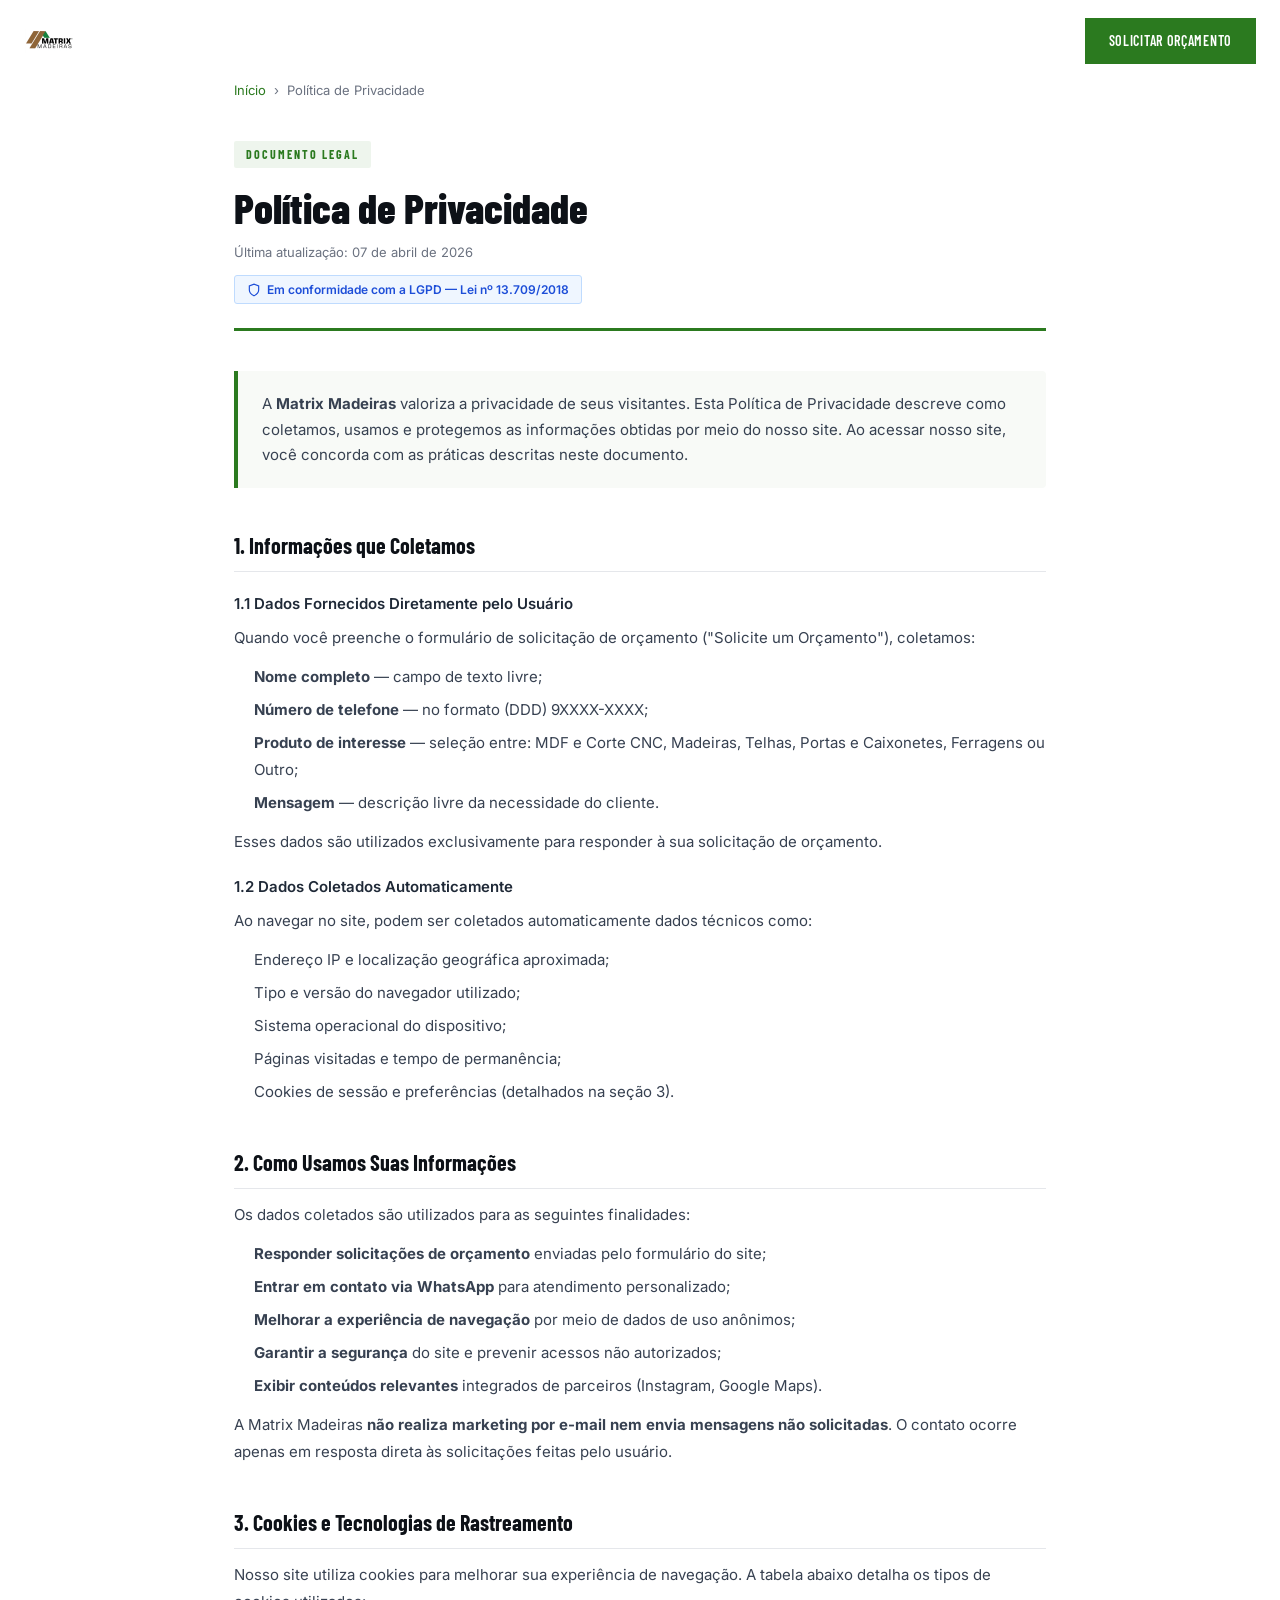
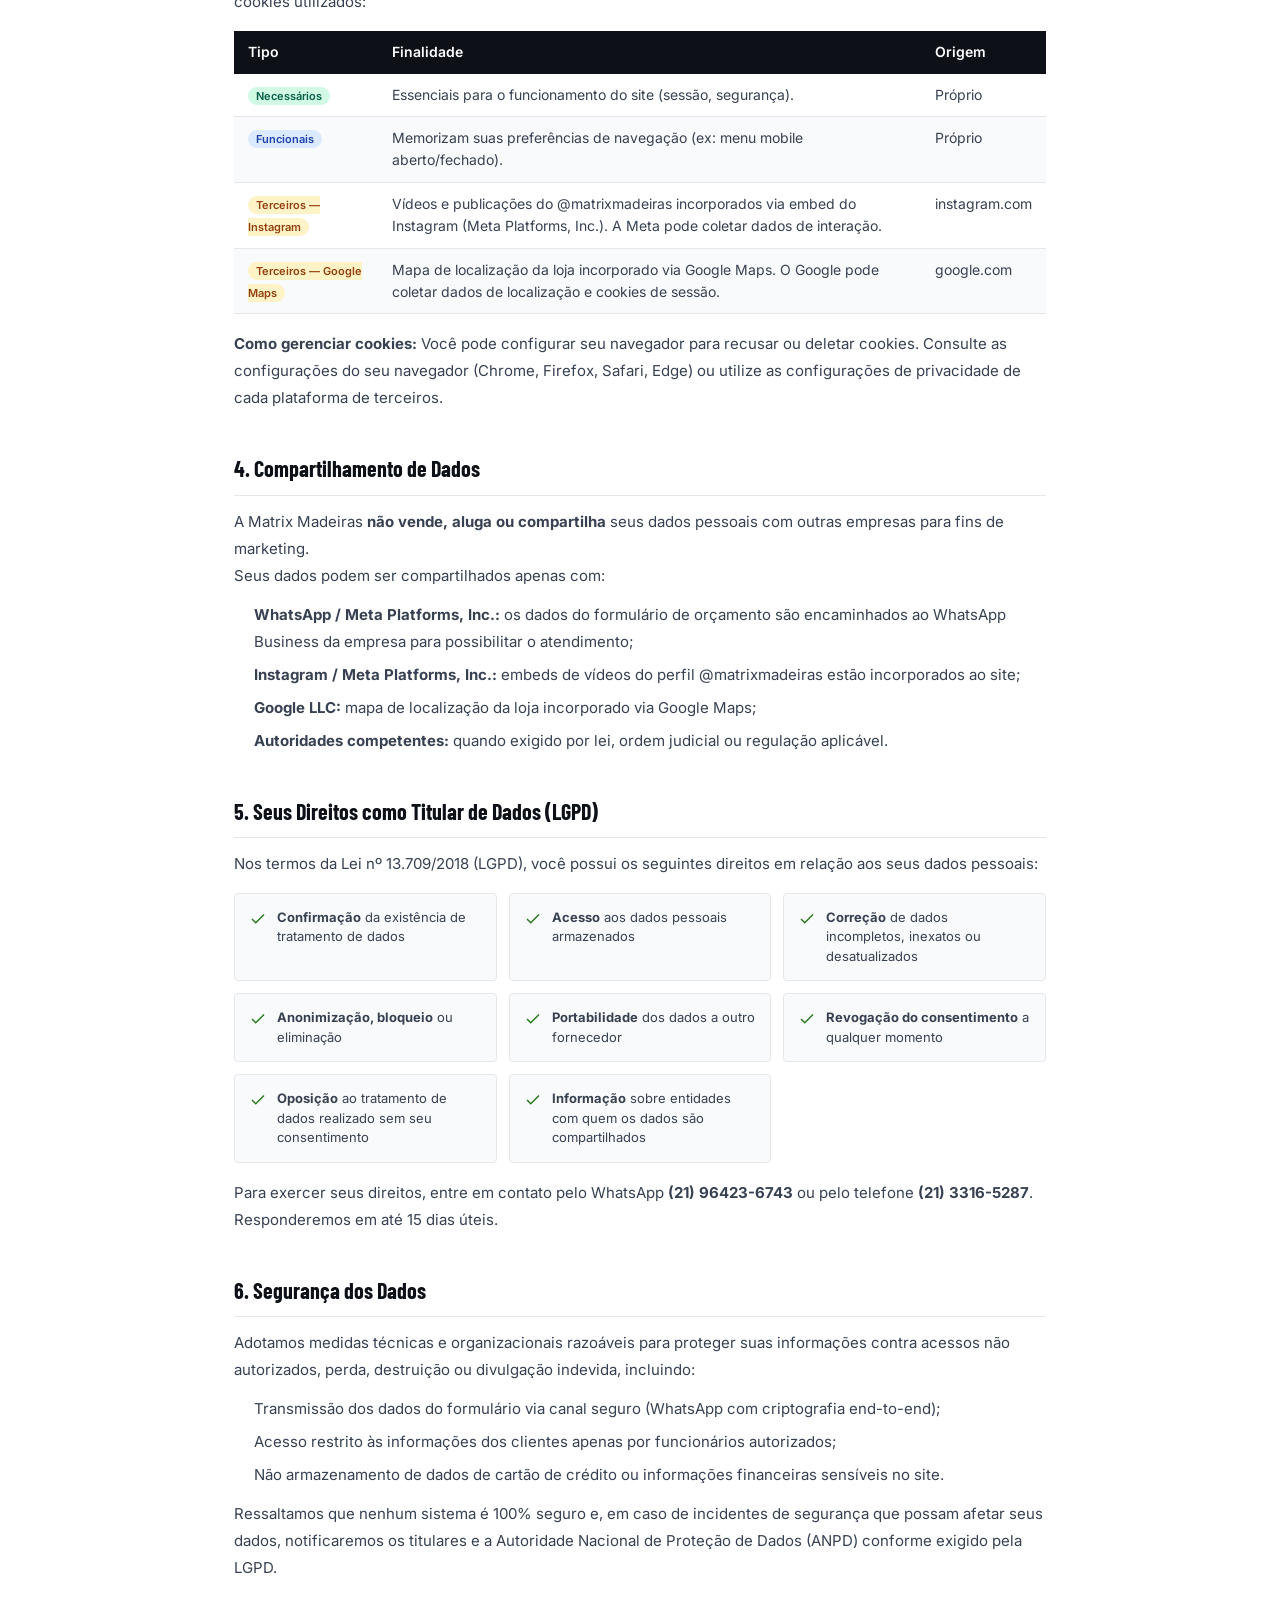
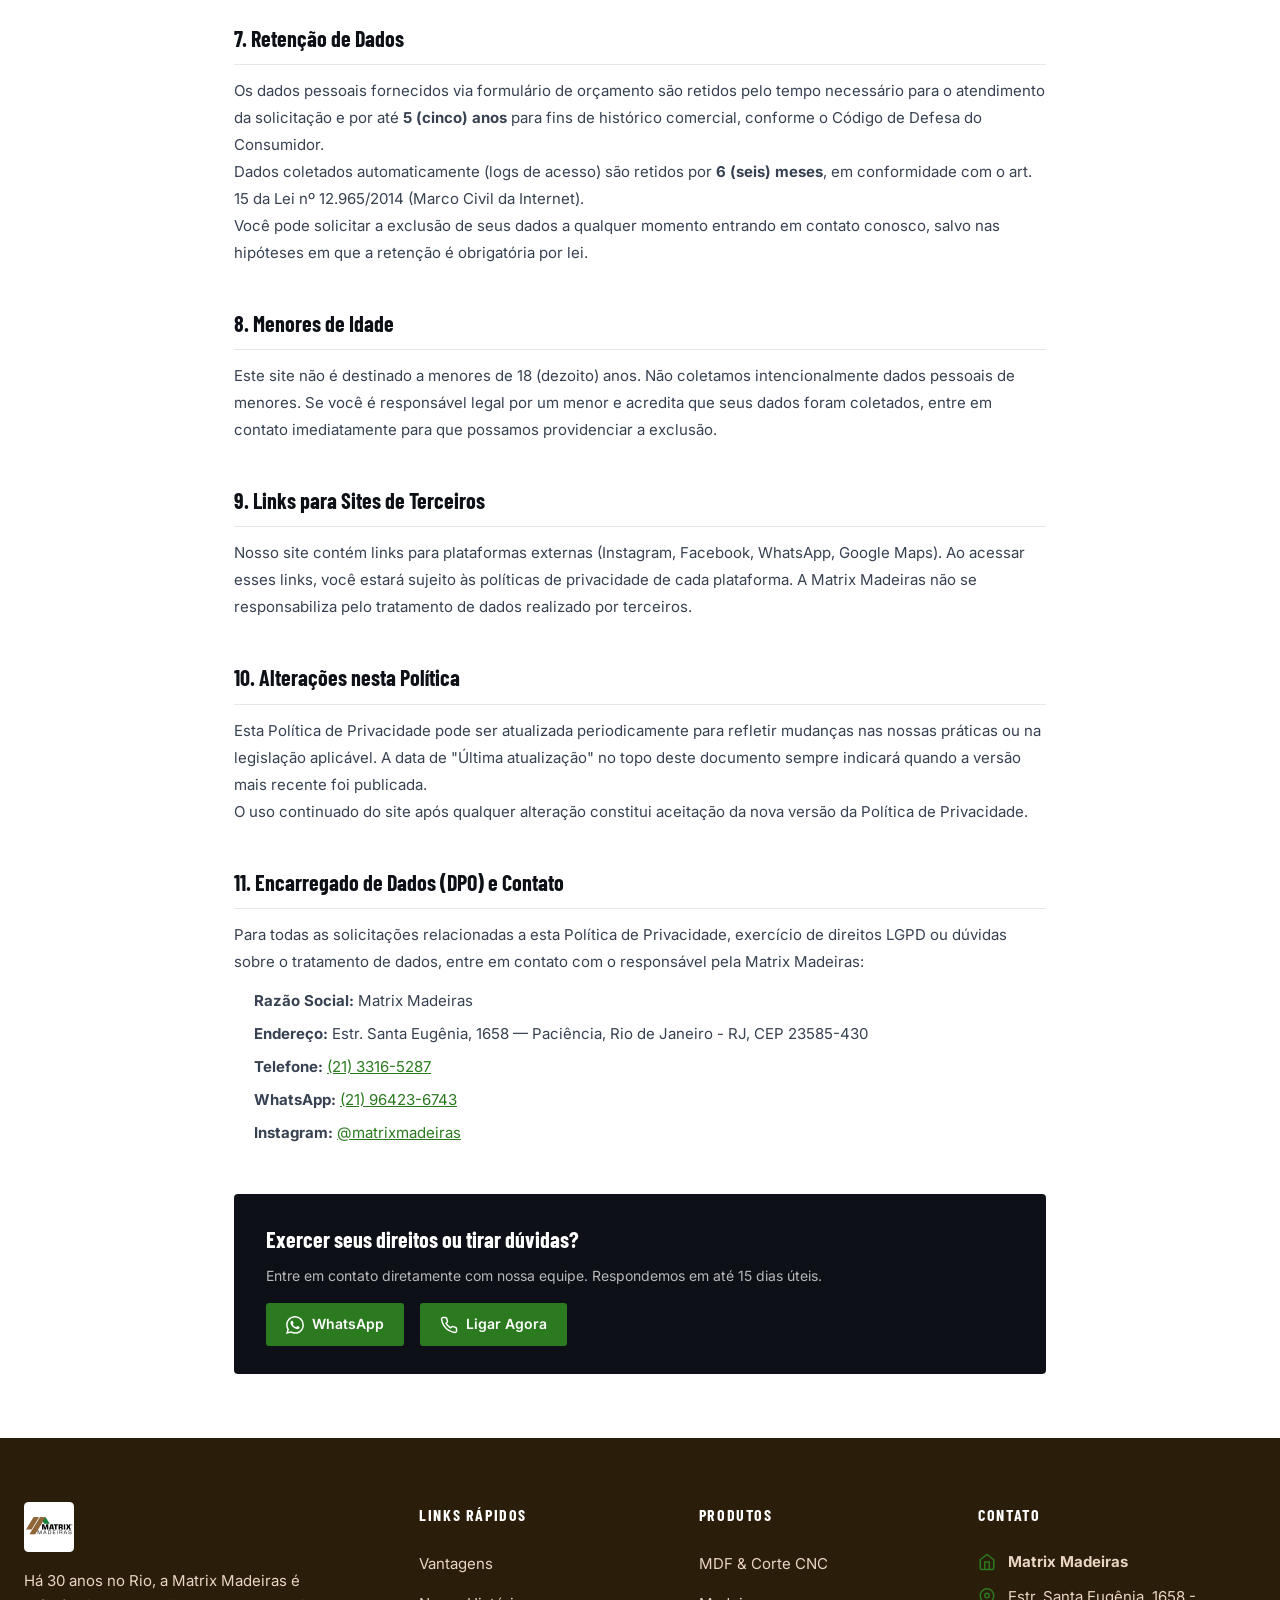
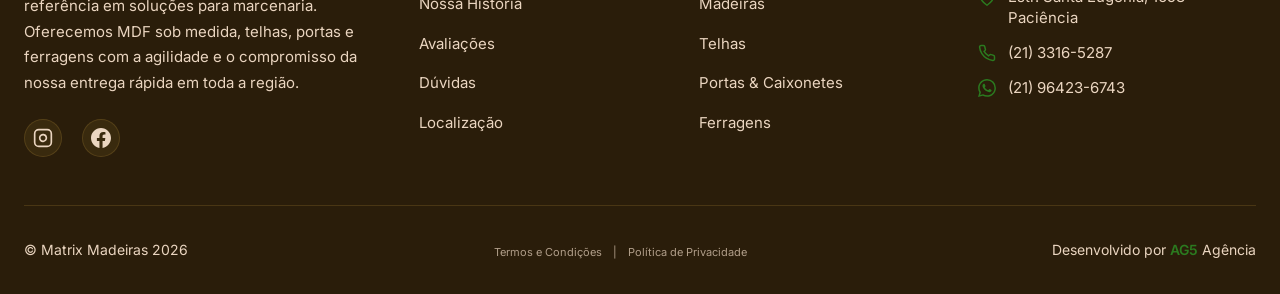
==== politica-de-privacidade.html @ 66366475 "feat: initial commit and deployment preparation" ====
<!DOCTYPE html>
<html lang="pt-BR">

<head>
    <meta charset="UTF-8">
    <meta name="viewport" content="width=device-width, initial-scale=1.0">
    <title>Política de Privacidade | Matrix Madeiras</title>
    <meta name="description" content="Saiba como a Matrix Madeiras trata seus dados pessoais em conformidade com a LGPD (Lei 13.709/2018).">
    <meta name="robots" content="noindex, follow">

    <!-- Google Fonts -->
    <link rel="preconnect" href="https://fonts.googleapis.com">
    <link rel="preconnect" href="https://fonts.gstatic.com" crossorigin>
    <link href="https://fonts.googleapis.com/css2?family=Barlow+Condensed:ital,wght@0,400;0,600;0,700;0,800;1,600&family=Inter:wght@400;500;600&display=swap" rel="stylesheet">

    <!-- Favicon -->
    <link rel="icon" type="image/svg+xml" href="data:image/svg+xml,%3Csvg xmlns='http://www.w3.org/2000/svg' viewBox='0 0 100 100'%3E%3Crect fill='%232B7A1F' rx='15' width='100' height='100'/%3E%3Ctext x='50%25' y='50%25' dominant-baseline='central' text-anchor='middle' font-family='serif' font-size='55' font-weight='bold' fill='%23C49A3C'%3EM%3C/text%3E%3C/svg%3E">
    <link rel="alternate icon" type="image/x-icon" href="assets/icon-matrix-madeiras-madereira-marcenaria-mdf-portas-ferragens-rio-de-janeiro.ico">

    <!-- CSS principal do site -->
    <link rel="stylesheet" href="style.css">

    <style>
        /* ========================================
           Estilos específicos das páginas legais
        ======================================== */
        .legal-page {
            background: #fff;
        }

        .legal-main {
            max-width: 860px;
            margin: 0 auto;
            padding: 80px 24px 64px;
        }

        .legal-breadcrumb {
            display: flex;
            align-items: center;
            gap: 8px;
            font-family: 'Inter', sans-serif;
            font-size: 13px;
            color: #6B7280;
            margin-bottom: 40px;
        }

        .legal-breadcrumb a {
            color: #2B7A1F;
            text-decoration: none;
        }

        .legal-breadcrumb a:hover {
            text-decoration: underline;
        }

        .legal-header {
            border-bottom: 3px solid #2B7A1F;
            padding-bottom: 24px;
            margin-bottom: 40px;
        }

        .legal-label {
            display: inline-block;
            font-family: 'Barlow Condensed', sans-serif;
            font-size: 12px;
            font-weight: 700;
            letter-spacing: 2px;
            text-transform: uppercase;
            color: #2B7A1F;
            background: rgba(43, 122, 31, 0.08);
            padding: 4px 12px;
            border-radius: 2px;
            margin-bottom: 16px;
        }

        .legal-main h1 {
            font-family: 'Barlow Condensed', sans-serif;
            font-size: clamp(28px, 5vw, 42px);
            font-weight: 800;
            color: #0D1117;
            line-height: 1.1;
            margin: 0 0 12px;
        }

        .legal-update {
            font-family: 'Inter', sans-serif;
            font-size: 13px;
            color: #6B7280;
            margin: 4px 0 0;
        }

        .legal-lgpd-badge {
            display: inline-flex;
            align-items: center;
            gap: 6px;
            background: #EFF6FF;
            color: #1D4ED8;
            border: 1px solid #BFDBFE;
            border-radius: 3px;
            padding: 4px 12px;
            font-family: 'Inter', sans-serif;
            font-size: 12px;
            font-weight: 600;
            margin-top: 12px;
        }

        .legal-intro {
            background: #F8FAF7;
            border-left: 4px solid #2B7A1F;
            padding: 20px 24px;
            border-radius: 0 4px 4px 0;
            margin-bottom: 40px;
        }

        .legal-intro p {
            font-family: 'Inter', sans-serif;
            font-size: 15px;
            line-height: 1.7;
            color: #374151;
            margin: 0;
        }

        .legal-section {
            margin-bottom: 40px;
        }

        .legal-section h2 {
            font-family: 'Barlow Condensed', sans-serif;
            font-size: 22px;
            font-weight: 700;
            color: #0D1117;
            margin: 0 0 12px;
            padding-bottom: 8px;
            border-bottom: 1px solid #E5E7EB;
        }

        .legal-section h3 {
            font-family: 'Inter', sans-serif;
            font-size: 15px;
            font-weight: 600;
            color: #1F2937;
            margin: 20px 0 8px;
        }

        .legal-section p,
        .legal-section li {
            font-family: 'Inter', sans-serif;
            font-size: 15px;
            line-height: 1.8;
            color: #374151;
        }

        .legal-section ul {
            padding-left: 20px;
            margin: 12px 0;
        }

        .legal-section ul li {
            margin-bottom: 6px;
        }

        .legal-section a {
            color: #2B7A1F;
            text-decoration: underline;
        }

        /* Tabela de cookies */
        .cookies-table {
            width: 100%;
            border-collapse: collapse;
            font-family: 'Inter', sans-serif;
            font-size: 14px;
            margin: 16px 0;
        }

        .cookies-table th {
            background: #0D1117;
            color: #fff;
            padding: 10px 14px;
            text-align: left;
            font-weight: 600;
        }

        .cookies-table td {
            padding: 10px 14px;
            border-bottom: 1px solid #E5E7EB;
            color: #374151;
            vertical-align: top;
        }

        .cookies-table tr:nth-child(even) td {
            background: #F9FAFB;
        }

        .badge-necessario { color: #065F46; background: #D1FAE5; padding: 2px 8px; border-radius: 20px; font-size: 11px; font-weight: 600; }
        .badge-funcional  { color: #1E40AF; background: #DBEAFE; padding: 2px 8px; border-radius: 20px; font-size: 11px; font-weight: 600; }
        .badge-terceiros  { color: #92400E; background: #FEF3C7; padding: 2px 8px; border-radius: 20px; font-size: 11px; font-weight: 600; }

        /* Caixa de direitos LGPD */
        .direitos-grid {
            display: grid;
            grid-template-columns: repeat(auto-fit, minmax(220px, 1fr));
            gap: 12px;
            margin: 16px 0;
        }

        .direito-item {
            display: flex;
            align-items: flex-start;
            gap: 10px;
            background: #F9FAFB;
            border: 1px solid #E5E7EB;
            border-radius: 4px;
            padding: 14px;
        }

        .direito-item svg {
            flex-shrink: 0;
            margin-top: 2px;
        }

        .direito-item span {
            font-family: 'Inter', sans-serif;
            font-size: 13px;
            color: #374151;
            line-height: 1.5;
        }

        /* Caixa de contato final */
        .legal-contact-box {
            background: #0D1117;
            color: #fff;
            border-radius: 4px;
            padding: 28px 32px;
            margin-top: 48px;
        }

        .legal-contact-box h3 {
            font-family: 'Barlow Condensed', sans-serif;
            font-size: 22px;
            font-weight: 700;
            margin: 0 0 8px;
            color: #fff;
        }

        .legal-contact-box p {
            font-family: 'Inter', sans-serif;
            font-size: 14px;
            color: rgba(255,255,255,0.7);
            margin: 0 0 16px;
        }

        .legal-contact-links {
            display: flex;
            gap: 16px;
            flex-wrap: wrap;
        }

        .legal-contact-links a {
            display: inline-flex;
            align-items: center;
            gap: 8px;
            background: #2B7A1F;
            color: #fff;
            text-decoration: none;
            padding: 10px 20px;
            border-radius: 3px;
            font-family: 'Inter', sans-serif;
            font-size: 14px;
            font-weight: 600;
            transition: background 0.2s ease;
        }

        .legal-contact-links a:hover {
            background: #236318;
        }

        /* Responsivo mobile */
        @media (max-width: 600px) {
            .legal-main {
                padding: 60px 16px 48px;
            }

            .cookies-table {
                display: block;
                overflow-x: auto;
                white-space: nowrap;
            }

            .legal-contact-box {
                padding: 20px;
            }

            .legal-contact-links {
                flex-direction: column;
            }
        }
    </style>
</head>

<body class="legal-page">

    <!-- Navbar (idêntica ao site principal) -->
    <nav class="navbar" id="navbar">
        <div class="nav-main">
            <div class="container nav-main-content">
                <a href="index.html" class="logo">
                    <img src="assets/logo-desktop-matrix-madeiras-madereira-marcenaria-mdf-portas-ferragens-rio-de-janeiro.webp"
                        alt="Matrix Madeiras" class="logo-desktop" width="200" height="50">
                    <img src="assets/logo-mobile-matrix-madeiras-madereira-marcenaria-mdf-portas-ferragens-rio-de-janeiro(1).webp"
                        alt="Matrix Madeiras" class="logo-mobile" width="150" height="40">
                </a>
                <button class="nav-toggle" id="navToggle" aria-label="Menu">
                    <span></span>
                    <span></span>
                    <span></span>
                </button>
                <ul class="nav-menu" id="navMenu">
                    <li><a href="index.html#servicos" class="nav-link">Produtos</a></li>
                    <li><a href="index.html#sobre" class="nav-link">Sobre</a></li>
                    <li><a href="index.html#depoimentos" class="nav-link">Depoimentos</a></li>
                    <li><a href="index.html#faq" class="nav-link">FAQ</a></li>
                    <li><a href="index.html#contato" class="nav-link">Contato</a></li>
                    <li><a href="https://wa.me/5521964236743" class="btn btn-nav" target="_blank">Solicitar Orçamento</a></li>
                </ul>
            </div>
        </div>
    </nav>

    <main class="legal-main">

        <!-- Breadcrumb -->
        <nav class="legal-breadcrumb" aria-label="Breadcrumb">
            <a href="index.html">Início</a>
            <span>›</span>
            <span>Política de Privacidade</span>
        </nav>

        <!-- Cabeçalho da página -->
        <header class="legal-header">
            <span class="legal-label">Documento Legal</span>
            <h1>Política de Privacidade</h1>
            <p class="legal-update">Última atualização: 07 de abril de 2026</p>
            <div class="legal-lgpd-badge">
                <svg width="14" height="14" viewBox="0 0 24 24" fill="none" stroke="currentColor" stroke-width="2"><path d="M12 22s8-4 8-10V5l-8-3-8 3v7c0 6 8 10 8 10z"/></svg>
                Em conformidade com a LGPD — Lei nº 13.709/2018
            </div>
        </header>

        <!-- Introdução -->
        <div class="legal-intro">
            <p>A <strong>Matrix Madeiras</strong> valoriza a privacidade de seus visitantes. Esta Política de
                Privacidade descreve como coletamos, usamos e protegemos as informações obtidas por meio do nosso
                site. Ao acessar nosso site, você concorda com as práticas descritas neste documento.</p>
        </div>

        <!-- Seção 1 -->
        <section class="legal-section">
            <h2>1. Informações que Coletamos</h2>

            <h3>1.1 Dados Fornecidos Diretamente pelo Usuário</h3>
            <p>Quando você preenche o formulário de solicitação de orçamento ("Solicite um Orçamento"), coletamos:</p>
            <ul>
                <li><strong>Nome completo</strong> — campo de texto livre;</li>
                <li><strong>Número de telefone</strong> — no formato (DDD) 9XXXX-XXXX;</li>
                <li><strong>Produto de interesse</strong> — seleção entre: MDF e Corte CNC, Madeiras, Telhas, Portas e Caixonetes, Ferragens ou Outro;</li>
                <li><strong>Mensagem</strong> — descrição livre da necessidade do cliente.</li>
            </ul>
            <p>Esses dados são utilizados exclusivamente para responder à sua solicitação de orçamento.</p>

            <h3>1.2 Dados Coletados Automaticamente</h3>
            <p>Ao navegar no site, podem ser coletados automaticamente dados técnicos como:</p>
            <ul>
                <li>Endereço IP e localização geográfica aproximada;</li>
                <li>Tipo e versão do navegador utilizado;</li>
                <li>Sistema operacional do dispositivo;</li>
                <li>Páginas visitadas e tempo de permanência;</li>
                <li>Cookies de sessão e preferências (detalhados na seção 3).</li>
            </ul>
        </section>

        <!-- Seção 2 -->
        <section class="legal-section">
            <h2>2. Como Usamos Suas Informações</h2>
            <p>Os dados coletados são utilizados para as seguintes finalidades:</p>
            <ul>
                <li><strong>Responder solicitações de orçamento</strong> enviadas pelo formulário do site;</li>
                <li><strong>Entrar em contato via WhatsApp</strong> para atendimento personalizado;</li>
                <li><strong>Melhorar a experiência de navegação</strong> por meio de dados de uso anônimos;</li>
                <li><strong>Garantir a segurança</strong> do site e prevenir acessos não autorizados;</li>
                <li><strong>Exibir conteúdos relevantes</strong> integrados de parceiros (Instagram, Google Maps).</li>
            </ul>
            <p>A Matrix Madeiras <strong>não realiza marketing por e-mail nem envia mensagens não solicitadas</strong>.
                O contato ocorre apenas em resposta direta às solicitações feitas pelo usuário.</p>
        </section>

        <!-- Seção 3 -->
        <section class="legal-section">
            <h2>3. Cookies e Tecnologias de Rastreamento</h2>
            <p>Nosso site utiliza cookies para melhorar sua experiência de navegação. A tabela abaixo detalha
                os tipos de cookies utilizados:</p>

            <table class="cookies-table">
                <thead>
                    <tr>
                        <th>Tipo</th>
                        <th>Finalidade</th>
                        <th>Origem</th>
                    </tr>
                </thead>
                <tbody>
                    <tr>
                        <td><span class="badge-necessario">Necessários</span></td>
                        <td>Essenciais para o funcionamento do site (sessão, segurança).</td>
                        <td>Próprio</td>
                    </tr>
                    <tr>
                        <td><span class="badge-funcional">Funcionais</span></td>
                        <td>Memorizam suas preferências de navegação (ex: menu mobile aberto/fechado).</td>
                        <td>Próprio</td>
                    </tr>
                    <tr>
                        <td><span class="badge-terceiros">Terceiros — Instagram</span></td>
                        <td>Vídeos e publicações do @matrixmadeiras incorporados via embed do Instagram
                            (Meta Platforms, Inc.). A Meta pode coletar dados de interação.</td>
                        <td>instagram.com</td>
                    </tr>
                    <tr>
                        <td><span class="badge-terceiros">Terceiros — Google Maps</span></td>
                        <td>Mapa de localização da loja incorporado via Google Maps. O Google pode
                            coletar dados de localização e cookies de sessão.</td>
                        <td>google.com</td>
                    </tr>
                </tbody>
            </table>

            <p><strong>Como gerenciar cookies:</strong> Você pode configurar seu navegador para recusar ou
                deletar cookies. Consulte as configurações do seu navegador (Chrome, Firefox, Safari, Edge)
                ou utilize as configurações de privacidade de cada plataforma de terceiros.</p>
        </section>

        <!-- Seção 4 -->
        <section class="legal-section">
            <h2>4. Compartilhamento de Dados</h2>
            <p>A Matrix Madeiras <strong>não vende, aluga ou compartilha</strong> seus dados pessoais com outras
                empresas para fins de marketing.</p>
            <p>Seus dados podem ser compartilhados apenas com:</p>
            <ul>
                <li><strong>WhatsApp / Meta Platforms, Inc.:</strong> os dados do formulário de orçamento são
                    encaminhados ao WhatsApp Business da empresa para possibilitar o atendimento;</li>
                <li><strong>Instagram / Meta Platforms, Inc.:</strong> embeds de vídeos do perfil
                    @matrixmadeiras estão incorporados ao site;</li>
                <li><strong>Google LLC:</strong> mapa de localização da loja incorporado via Google Maps;</li>
                <li><strong>Autoridades competentes:</strong> quando exigido por lei, ordem judicial ou
                    regulação aplicável.</li>
            </ul>
        </section>

        <!-- Seção 5: Direitos LGPD -->
        <section class="legal-section">
            <h2>5. Seus Direitos como Titular de Dados (LGPD)</h2>
            <p>Nos termos da Lei nº 13.709/2018 (LGPD), você possui os seguintes direitos em relação aos seus
                dados pessoais:</p>

            <div class="direitos-grid">
                <div class="direito-item">
                    <svg width="18" height="18" viewBox="0 0 24 24" fill="none" stroke="#2B7A1F" stroke-width="2"><polyline points="20 6 9 17 4 12"/></svg>
                    <span><strong>Confirmação</strong> da existência de tratamento de dados</span>
                </div>
                <div class="direito-item">
                    <svg width="18" height="18" viewBox="0 0 24 24" fill="none" stroke="#2B7A1F" stroke-width="2"><polyline points="20 6 9 17 4 12"/></svg>
                    <span><strong>Acesso</strong> aos dados pessoais armazenados</span>
                </div>
                <div class="direito-item">
                    <svg width="18" height="18" viewBox="0 0 24 24" fill="none" stroke="#2B7A1F" stroke-width="2"><polyline points="20 6 9 17 4 12"/></svg>
                    <span><strong>Correção</strong> de dados incompletos, inexatos ou desatualizados</span>
                </div>
                <div class="direito-item">
                    <svg width="18" height="18" viewBox="0 0 24 24" fill="none" stroke="#2B7A1F" stroke-width="2"><polyline points="20 6 9 17 4 12"/></svg>
                    <span><strong>Anonimização, bloqueio</strong> ou eliminação</span>
                </div>
                <div class="direito-item">
                    <svg width="18" height="18" viewBox="0 0 24 24" fill="none" stroke="#2B7A1F" stroke-width="2"><polyline points="20 6 9 17 4 12"/></svg>
                    <span><strong>Portabilidade</strong> dos dados a outro fornecedor</span>
                </div>
                <div class="direito-item">
                    <svg width="18" height="18" viewBox="0 0 24 24" fill="none" stroke="#2B7A1F" stroke-width="2"><polyline points="20 6 9 17 4 12"/></svg>
                    <span><strong>Revogação do consentimento</strong> a qualquer momento</span>
                </div>
                <div class="direito-item">
                    <svg width="18" height="18" viewBox="0 0 24 24" fill="none" stroke="#2B7A1F" stroke-width="2"><polyline points="20 6 9 17 4 12"/></svg>
                    <span><strong>Oposição</strong> ao tratamento de dados realizado sem seu consentimento</span>
                </div>
                <div class="direito-item">
                    <svg width="18" height="18" viewBox="0 0 24 24" fill="none" stroke="#2B7A1F" stroke-width="2"><polyline points="20 6 9 17 4 12"/></svg>
                    <span><strong>Informação</strong> sobre entidades com quem os dados são compartilhados</span>
                </div>
            </div>

            <p>Para exercer seus direitos, entre em contato pelo WhatsApp <strong>(21) 96423-6743</strong> ou
                pelo telefone <strong>(21) 3316-5287</strong>. Responderemos em até 15 dias úteis.</p>
        </section>

        <!-- Seção 6 -->
        <section class="legal-section">
            <h2>6. Segurança dos Dados</h2>
            <p>Adotamos medidas técnicas e organizacionais razoáveis para proteger suas informações contra
                acessos não autorizados, perda, destruição ou divulgação indevida, incluindo:</p>
            <ul>
                <li>Transmissão dos dados do formulário via canal seguro (WhatsApp com criptografia end-to-end);</li>
                <li>Acesso restrito às informações dos clientes apenas por funcionários autorizados;</li>
                <li>Não armazenamento de dados de cartão de crédito ou informações financeiras sensíveis no site.</li>
            </ul>
            <p>Ressaltamos que nenhum sistema é 100% seguro e, em caso de incidentes de segurança que possam
                afetar seus dados, notificaremos os titulares e a Autoridade Nacional de Proteção de Dados
                (ANPD) conforme exigido pela LGPD.</p>
        </section>

        <!-- Seção 7 -->
        <section class="legal-section">
            <h2>7. Retenção de Dados</h2>
            <p>Os dados pessoais fornecidos via formulário de orçamento são retidos pelo tempo necessário para
                o atendimento da solicitação e por até <strong>5 (cinco) anos</strong> para fins de histórico
                comercial, conforme o Código de Defesa do Consumidor.</p>
            <p>Dados coletados automaticamente (logs de acesso) são retidos por <strong>6 (seis) meses</strong>,
                em conformidade com o art. 15 da Lei nº 12.965/2014 (Marco Civil da Internet).</p>
            <p>Você pode solicitar a exclusão de seus dados a qualquer momento entrando em contato conosco,
                salvo nas hipóteses em que a retenção é obrigatória por lei.</p>
        </section>

        <!-- Seção 8 -->
        <section class="legal-section">
            <h2>8. Menores de Idade</h2>
            <p>Este site não é destinado a menores de 18 (dezoito) anos. Não coletamos intencionalmente dados
                pessoais de menores. Se você é responsável legal por um menor e acredita que seus dados foram
                coletados, entre em contato imediatamente para que possamos providenciar a exclusão.</p>
        </section>

        <!-- Seção 9 -->
        <section class="legal-section">
            <h2>9. Links para Sites de Terceiros</h2>
            <p>Nosso site contém links para plataformas externas (Instagram, Facebook, WhatsApp, Google Maps).
                Ao acessar esses links, você estará sujeito às políticas de privacidade de cada plataforma.
                A Matrix Madeiras não se responsabiliza pelo tratamento de dados realizado por terceiros.</p>
        </section>

        <!-- Seção 10 -->
        <section class="legal-section">
            <h2>10. Alterações nesta Política</h2>
            <p>Esta Política de Privacidade pode ser atualizada periodicamente para refletir mudanças nas
                nossas práticas ou na legislação aplicável. A data de "Última atualização" no topo deste
                documento sempre indicará quando a versão mais recente foi publicada.</p>
            <p>O uso continuado do site após qualquer alteração constitui aceitação da nova versão da Política
                de Privacidade.</p>
        </section>

        <!-- Seção 11: Encarregado / DPO -->
        <section class="legal-section">
            <h2>11. Encarregado de Dados (DPO) e Contato</h2>
            <p>Para todas as solicitações relacionadas a esta Política de Privacidade, exercício de direitos
                LGPD ou dúvidas sobre o tratamento de dados, entre em contato com o responsável pela
                Matrix Madeiras:</p>
            <ul>
                <li><strong>Razão Social:</strong> Matrix Madeiras</li>
                <li><strong>Endereço:</strong> Estr. Santa Eugênia, 1658 — Paciência, Rio de Janeiro - RJ, CEP 23585-430</li>
                <li><strong>Telefone:</strong> <a href="tel:+552133165287">(21) 3316-5287</a></li>
                <li><strong>WhatsApp:</strong> <a href="https://wa.me/5521964236743" target="_blank">(21) 96423-6743</a></li>
                <li><strong>Instagram:</strong> <a href="https://www.instagram.com/matrixmadeiras/" target="_blank">@matrixmadeiras</a></li>
            </ul>
        </section>

        <!-- Caixa de contato final -->
        <div class="legal-contact-box">
            <h3>Exercer seus direitos ou tirar dúvidas?</h3>
            <p>Entre em contato diretamente com nossa equipe. Respondemos em até 15 dias úteis.</p>
            <div class="legal-contact-links">
                <a href="https://wa.me/5521964236743" target="_blank">
                    <svg width="18" height="18" viewBox="0 0 24 24" fill="currentColor"><path d="M17.472 14.382c-.297-.149-1.758-.867-2.03-.967-.273-.099-.471-.148-.67.15-.197.297-.767.966-.94 1.164-.173.199-.347.223-.644.075-.297-.15-1.255-.463-2.39-1.475-.883-.788-1.48-1.761-1.653-2.059-.173-.297-.018-.458.13-.606.134-.133.298-.347.446-.52.149-.174.198-.298.298-.497.099-.198.05-.371-.025-.52-.075-.149-.669-1.612-.916-2.207-.242-.579-.487-.5-.669-.51-.173-.008-.371-.01-.57-.01-.198 0-.52.074-.792.372-.272.297-1.04 1.016-1.04 2.479 0 1.462 1.065 2.875 1.213 3.074.149.198 2.096 3.2 5.077 4.487.709.306 1.262.489 1.694.625.712.227 1.36.195 1.871.118.571-.085 1.758-.719 2.006-1.413.248-.694.248-1.289.173-1.413-.074-.124-.272-.198-.57-.347m-5.421 7.403h-.004a9.87 9.87 0 01-5.031-1.378l-.361-.214-3.741.982.998-3.648-.235-.374a9.86 9.86 0 01-1.51-5.26c.001-5.45 4.436-9.884 9.888-9.884 2.64 0 5.122 1.03 6.988 2.898a9.825 9.825 0 012.893 6.994c-.003 5.45-4.437 9.884-9.885 9.884m8.413-18.297A11.815 11.815 0 0012.05 0C5.495 0 .16 5.335.157 11.892c0 2.096.547 4.142 1.588 5.945L.057 24l6.305-1.654a11.882 11.882 0 005.683 1.448h.005c6.554 0 11.89-5.335 11.893-11.893a11.821 11.821 0 00-3.48-8.413z"/></svg>
                    WhatsApp
                </a>
                <a href="tel:+552133165287">
                    <svg width="18" height="18" viewBox="0 0 24 24" fill="none" stroke="currentColor" stroke-width="2"><path d="M22 16.92v3a2 2 0 0 1-2.18 2 19.79 19.79 0 0 1-8.63-3.07 19.5 19.5 0 0 1-6-6 19.79 19.79 0 0 1-3.07-8.67A2 2 0 0 1 4.11 2h3a2 2 0 0 1 2 1.72 12.84 12.84 0 0 0 .7 2.81 2 2 0 0 1-.45 2.11L8.09 9.91a16 16 0 0 0 6 6l1.27-1.27a2 2 0 0 1 2.11-.45 12.84 12.84 0 0 0 2.81.7A2 2 0 0 1 22 16.92z"/></svg>
                    Ligar Agora
                </a>
            </div>
        </div>

    </main>

    <!-- Footer (idêntico ao site principal) -->
    <footer class="footer">
        <div class="container">
            <div class="footer-grid">
                <div class="footer-brand">
                    <img src="assets/logo-desktop-matrix-madeiras-madereira-marcenaria-mdf-portas-ferragens-rio-de-janeiro.webp"
                        alt="Matrix Madeiras" class="footer-logo" width="200" height="50">
                    <p>Há 30 anos no Rio, a Matrix Madeiras é referência em soluções para marcenaria. Oferecemos MDF sob medida, telhas, portas e ferragens com a agilidade e o compromisso da nossa entrega rápida em toda a região.</p>
                    <div class="footer-social">
                        <div class="social-links">
                            <a href="https://www.instagram.com/matrixmadeiras/" target="_blank" aria-label="Instagram">
                                <svg width="20" height="20" viewBox="0 0 24 24" fill="none" stroke="currentColor" stroke-width="2">
                                    <rect x="2" y="2" width="20" height="20" rx="5" ry="5" />
                                    <path d="M16 11.37A4 4 0 1 1 12.63 8 4 4 0 0 1 16 11.37z" />
                                    <line x1="17.5" y1="6.5" x2="17.51" y2="6.5" />
                                </svg>
                            </a>
                            <a href="https://www.facebook.com/matrixmadeiras/" target="_blank" aria-label="Facebook">
                                <svg width="20" height="20" viewBox="0 0 24 24" fill="currentColor">
                                    <path d="M24 12.073c0-6.627-5.373-12-12-12s-12 5.373-12 12c0 5.99 4.388 10.954 10.125 11.854v-8.385H7.078v-3.47h3.047V9.43c0-3.007 1.792-4.669 4.533-4.669 1.312 0 2.686.235 2.686.235v2.953H15.83c-1.491 0-1.956.925-1.956 1.874v2.25h3.328l-.532 3.47h-2.796v8.385C19.612 23.027 24 18.062 24 12.073z" />
                                </svg>
                            </a>
                        </div>
                    </div>
                </div>
                <div class="footer-links">
                    <h4>Links Rápidos</h4>
                    <ul>
                        <li><a href="index.html#pain-solution">Vantagens</a></li>
                        <li><a href="index.html#sobre">Nossa História</a></li>
                        <li><a href="index.html#depoimentos">Avaliações</a></li>
                        <li><a href="index.html#faq">Dúvidas</a></li>
                        <li><a href="index.html#contato">Localização</a></li>
                    </ul>
                </div>
                <div class="footer-links">
                    <h4>Produtos</h4>
                    <ul>
                        <li><a href="index.html#servicos">MDF & Corte CNC</a></li>
                        <li><a href="index.html#servicos">Madeiras</a></li>
                        <li><a href="index.html#servicos">Telhas</a></li>
                        <li><a href="index.html#servicos">Portas & Caixonetes</a></li>
                        <li><a href="index.html#servicos">Ferragens</a></li>
                    </ul>
                </div>
                <div class="footer-contato">
                    <h4>Contato</h4>
                    <ul>
                        <li>
                            <svg width="18" height="18" viewBox="0 0 24 24" fill="none" stroke="currentColor" stroke-width="2">
                                <path d="M3 9l9-7 9 7v11a2 2 0 0 1-2 2H5a2 2 0 0 1-2-2z" />
                                <polyline points="9 22 9 12 15 12 15 22" />
                            </svg>
                            <a href="https://share.google/4YWBnwGMaH0EiP37d" target="_blank"><strong>Matrix Madeiras</strong></a>
                        </li>
                        <li>
                            <svg width="18" height="18" viewBox="0 0 24 24" fill="none" stroke="currentColor" stroke-width="2">
                                <path d="M21 10c0 7-9 13-9 13s-9-6-9-13a9 9 0 0 1 18 0z" />
                                <circle cx="12" cy="10" r="3" />
                            </svg>
                            <a href="https://www.google.com/maps/dir/?api=1&destination=-22.93114010,-43.63592490" target="_blank">
                                Estr. Santa Eugênia, 1658 - Paciência
                            </a>
                        </li>
                        <li>
                            <svg width="18" height="18" viewBox="0 0 24 24" fill="none" stroke="currentColor" stroke-width="2">
                                <path d="M22 16.92v3a2 2 0 0 1-2.18 2 19.79 19.79 0 0 1-8.63-3.07 19.5 19.5 0 0 1-6-6 19.79 19.79 0 0 1-3.07-8.67A2 2 0 0 1 4.11 2h3a2 2 0 0 1 2 1.72 12.84 12.84 0 0 0 .7 2.81 2 2 0 0 1-.45 2.11L8.09 9.91a16 16 0 0 0 6 6l1.27-1.27a2 2 0 0 1 2.11-.45 12.84 12.84 0 0 0 2.81.7A2 2 0 0 1 22 16.92z" />
                            </svg>
                            <a href="tel:+552133165287">(21) 3316-5287</a>
                        </li>
                        <li>
                            <svg width="18" height="18" viewBox="0 0 24 24" fill="currentColor"><path d="M17.472 14.382c-.297-.149-1.758-.867-2.03-.967-.273-.099-.471-.148-.67.15-.197.297-.767.966-.94 1.164-.173.199-.347.223-.644.075-.297-.15-1.255-.463-2.39-1.475-.883-.788-1.48-1.761-1.653-2.059-.173-.297-.018-.458.13-.606.134-.133.298-.347.446-.52.149-.174.198-.298.298-.497.099-.198.05-.371-.025-.52-.075-.149-.669-1.612-.916-2.207-.242-.579-.487-.5-.669-.51-.173-.008-.371-.01-.57-.01-.198 0-.52.074-.792.372-.272.297-1.04 1.016-1.04 2.479 0 1.462 1.065 2.875 1.213 3.074.149.198 2.096 3.2 5.077 4.487.709.306 1.262.489 1.694.625.712.227 1.36.195 1.871.118.571-.085 1.758-.719 2.006-1.413.248-.694.248-1.289.173-1.413-.074-.124-.272-.198-.57-.347m-5.421 7.403h-.004a9.87 9.87 0 01-5.031-1.378l-.361-.214-3.741.982.998-3.648-.235-.374a9.86 9.86 0 01-1.51-5.26c.001-5.45 4.436-9.884 9.888-9.884 2.64 0 5.122 1.03 6.988 2.898a9.825 9.825 0 012.893 6.994c-.003 5.45-4.437 9.884-9.885 9.884m8.413-18.297A11.815 11.815 0 0012.05 0C5.495 0 .16 5.335.157 11.892c0 2.096.547 4.142 1.588 5.945L.057 24l6.305-1.654a11.882 11.882 0 005.683 1.448h.005c6.554 0 11.89-5.335 11.893-11.893a11.821 11.821 0 00-3.48-8.413z"/></svg>
                            <a href="https://wa.me/5521964236743" target="_blank">(21) 96423-6743</a>
                        </li>
                    </ul>
                </div>
            </div>
            <div class="footer-bottom">
                <p>© Matrix Madeiras 2026</p>
                <div class="footer-legal-links" style="margin-top: 6px; font-size: 11px; opacity: 0.7;">
                    <a href="termos-e-condicoes.html" style="text-decoration: none; color: inherit;">Termos e Condições</a>
                    <span style="margin: 0 8px;">|</span>
                    <a href="politica-de-privacidade.html" style="text-decoration: none; color: inherit;">Política de Privacidade</a>
                </div>
                <p>Desenvolvido por <a href="https://www.ag5agencia.com.br" target="_blank" class="ag5-link">AG5</a> Agência</p>
            </div>
        </div>
    </footer>

    <script src="script.js"></script>

    <!-- ========================================
         MOBILE DRAWER PREMIUM
         ======================================== -->
    <!-- Overlay do Drawer -->
    <div class="drawer-overlay" id="drawerOverlay"></div>
    
    <!-- Drawer Menu -->
    <aside class="drawer" id="drawer" aria-label="Menu de navegação mobile">
        <div class="drawer-header">
            <a href="index.html" class="drawer-logo">
                <img src="assets/logo-desktop-matrix-madeiras-madereira-marcenaria-mdf-portas-ferragens-rio-de-janeiro.webp" 
                     alt="Matrix Madeiras" width="160" height="40">
            </a>
            <button class="drawer-close" id="drawerClose" aria-label="Fechar menu">
                <svg width="24" height="24" viewBox="0 0 24 24" fill="none" stroke="currentColor" stroke-width="2">
                    <line x1="18" y1="6" x2="6" y2="18"></line>
                    <line x1="6" y1="6" x2="18" y2="18"></line>
                </svg>
            </button>
        </div>
        <nav class="drawer-nav">
            <ul class="drawer-menu">
                <li><a href="index.html#servicos" class="drawer-link">Produtos</a></li>
                <li><a href="index.html#sobre" class="drawer-link">Sobre</a></li>
                <li><a href="index.html#depoimentos" class="drawer-link">Depoimentos</a></li>
                <li><a href="index.html#faq" class="drawer-link">FAQ</a></li>
                <li><a href="index.html#contato" class="drawer-link">Contato</a></li>
            </ul>
        </nav>
        <div class="drawer-footer">
            <a href="https://wa.me/5521964236743?text=Ol%C3%A1%2C%20vim%20atrav%C3%A9s%20do%20site%20e%20gostaria%20de%20uma%20informa%C3%A7%C3%A3o." 
               class="btn btn-drawer" target="_blank">
                <svg width="20" height="20" viewBox="0 0 24 24" fill="currentColor">
                    <path d="M17.472 14.382c-.297-.149-1.758-.867-2.03-.967-.273-.099-.471-.148-.67.15-.197.297-.767.966-.94 1.164-.173.199-.347.223-.644.075-.297-.15-1.255-.463-2.39-1.475-.883-.788-1.48-1.761-1.653-2.059-.173-.297-.018-.458.13-.606.134-.133.298-.347.446-.52.149-.174.198-.298.298-.497.099-.198.05-.371-.025-.52-.075-.149-.669-1.612-.916-2.207-.242-.579-.487-.5-.669-.51-.173-.008-.371-.01-.57-.01-.198 0-.52.074-.792.372-.272.297-1.04 1.016-1.04 2.479 0 1.462 1.065 2.875 1.213 3.074.149.198 2.096 3.2 5.077 4.487.709.306 1.262.489 1.694.625.712.227 1.36.195 1.871.118.571-.085 1.758-.719 2.006-1.413.248-.694.248-1.289.173-1.413-.074-.124-.272-.198-.57-.347m-5.421 7.403h-.004a9.87 9.87 0 01-5.031-1.378l-.361-.214-3.741.982.998-3.648-.235-.374a9.86 9.86 0 01-1.51-5.26c.001-5.45 4.436-9.884 9.888-9.884 2.64 0 5.122 1.03 6.988 2.898a9.825 9.825 0 012.893 6.994c-.003 5.45-4.437 9.884-9.885 9.884m8.413-18.297A11.815 11.815 0 0012.05 0C5.495 0 .16 5.335.157 11.892c0 2.096.547 4.142 1.588 5.945L.057 24l6.305-1.654a11.882 11.882 0 005.683 1.448h.005c6.554 0 11.89-5.335 11.893-11.893a11.821 11.821 0 00-3.48-8.413z"/>
                </svg>
                Solicitar Orçamento
            </a>
        </div>
    </aside>

</body>

</html>
---- style.css ----
/* ========================================
   MATRIX MADEIRAS - TIMBER INDUSTRIAL
   CSS3 com Variáveis, Flexbox e Grid
   ======================================== */

/* CSS Variables */
:root {
    /* Colors */
    --color-primary: #2B7A1F;
    --color-secondary: #8B5E1E;
    --color-dark: #1C1C1C;
    --color-light: #F4F0EB;
    --color-accent: #C49A3C;
    --color-white: #FFFFFF;
    --color-gray: #666666;
    --color-gray-light: #CCCCCC;
    
    /* Marrom Madeira Tons */
    --color-brown-50: #FDF8F3;
    --color-brown-100: #F5EBE0;
    --color-brown-200: #EAD5C0;
    --color-brown-300: #D4B08A;
    --color-brown-400: #B88B5A;
    --color-brown-500: #8B5E1E;
    --color-brown-600: #6B4A1A;
    --color-brown-700: #4D3512;
    --color-brown-800: #3D2A0E;
    --color-brown-900: #2A1D0A;
    
    /* Typography */
    --font-title: 'Barlow Condensed', sans-serif;
    --font-body: 'Inter', sans-serif;
    
    /* Spacing */
    --container-max: 1280px;
    --section-padding: 6rem;
    --grid-gap: 2rem;
    
    /* Transitions */
    --transition-fast: 200ms ease;
    --transition-medium: 380ms ease-in-out;
    --transition-slow: 650ms cubic-bezier(0.25, 0.46, 0.45, 0.94);
    --transition-hero: 800ms cubic-bezier(0.16, 1, 0.3, 1);
    
    /* Shadows */
    --shadow-sm: 0 2px 4px rgba(0,0,0,0.1);
    --shadow-md: 0 4px 12px rgba(0,0,0,0.15);
    --shadow-lg: 0 8px 24px rgba(0,0,0,0.2);
}

/* Reset & Base */
*, *::before, *::after {
    margin: 0;
    padding: 0;
    box-sizing: border-box;
}

html {
    scroll-behavior: smooth;
    font-size: 16px;
}

body {
    font-family: var(--font-body);
    font-size: 1rem;
    line-height: 1.6;
    color: var(--color-brown-800);
    background-color: var(--color-white);
    overflow-x: hidden;
}

img {
    max-width: 100%;
    height: auto;
    display: block;
}

a {
    text-decoration: none;
    color: inherit;
    transition: color var(--transition-fast);
}

ul {
    list-style: none;
}

button {
    font-family: inherit;
    cursor: pointer;
    border: none;
    background: none;
}

/* Container */
.container {
    max-width: var(--container-max);
    margin: 0 auto;
    padding: 0 1.5rem;
}

/* Base Main Layout for Reordering */
#main-content {
    display: flex;
    flex-direction: column;
}

#main-content > section {
    order: 10; /* Default order to allow specific reordering at top */
}

#main-content .hero { order: 1; }
#main-content .hero-stats-overlay { order: 2; }
#main-content .pain-solution { order: 3; }
#main-content .servicos { order: 4; }
#main-content .encantamento { order: 5; }
#main-content .loja-drone { order: 6; }
#main-content .sobre { order: 7; }
#main-content .depoimentos { order: 8; }
#main-content .faq { order: 9; }
#main-content .orcamento-section { order: 10; }
#main-content .localizacao { order: 11; }
#main-content .cta-final { order: 12; }

/* ========================================
   TYPOGRAPHY
   ======================================== */

.section-label {
    font-family: var(--font-title);
    font-weight: 700;
    font-size: 1.125rem;
    text-transform: uppercase;
    letter-spacing: 0.12em;
    color: var(--color-primary);
    display: block;
    margin-bottom: 0.75rem;
}

.section-title {
    font-family: var(--font-title);
    font-weight: 800;
    font-size: clamp(2rem, 5vw, 3.5rem);
    line-height: 1.1;
    color: var(--color-brown-900);
    margin-bottom: 1rem;
}

.section-header {
    text-align: center;
    margin-bottom: 3rem;
}

/* ========================================
   BUTTONS
   ======================================== */

.btn {
    display: inline-flex;
    align-items: center;
    justify-content: center;
    gap: 0.5rem;
    padding: 1rem 2rem;
    font-family: var(--font-title);
    font-weight: 600;
    font-size: 1rem;
    text-transform: uppercase;
    letter-spacing: 0.05em;
    border-radius: 0;
    transition: all var(--transition-fast);
    cursor: pointer;
}

.btn-primary {
    background-color: var(--color-primary);
    color: var(--color-white);
}

.btn-primary:hover {
    background-color: var(--color-secondary);
}

.btn-primary:hover .btn-arrow {
    transform: translateX(4px);
}

.btn-secondary {
    background-color: transparent;
    color: var(--color-white);
    border: 2px solid var(--color-brown-400);
}

.btn-secondary:hover {
    background-color: var(--color-brown-500);
    border-color: var(--color-brown-500);
    color: var(--color-white);
}

.btn-secondary:hover .btn-arrow {
    transform: translateX(4px);
}

.btn-nav {
    background-color: var(--color-primary);
    color: var(--color-white);
    padding: 0.75rem 1.5rem;
    font-size: 0.875rem;
}

.btn-nav:hover {
    background-color: var(--color-secondary);
}

.btn-full {
    width: 100%;
}

.btn-arrow {
    transition: transform 150ms ease;
}

/* ========================================
   NAVBAR
   ======================================== */

.navbar {
    position: fixed;
    top: 0;
    left: 0;
    right: 0;
    z-index: 1000;
    transition: background-color 250ms ease;
}

.navbar.scrolled {
    background-color: var(--color-brown-900);
}

.nav-main {
    background-color: transparent;
    transition: background-color 250ms ease;
    padding: 1rem 0;
}

.navbar.scrolled .nav-main {
    background-color: var(--color-brown-900);
    padding: 0.75rem 0;
}

.nav-main-content {
    display: flex;
    justify-content: space-between;
    align-items: center;
}

.logo {
    display: flex;
    align-items: center;
}

.logo-desktop {
    height: 50px;
    width: auto;
}

.logo-mobile {
    height: 40px;
    width: auto;
    display: none;
}

.nav-menu {
    display: flex;
    align-items: center;
    gap: 2rem;
}

.nav-link {
    font-family: var(--font-title);
    font-weight: 600;
    font-size: 0.9375rem;
    text-transform: uppercase;
    letter-spacing: 0.05em;
    color: var(--color-white);
    position: relative;
}

.nav-link::after {
    content: '';
    position: absolute;
    bottom: -4px;
    left: 0;
    width: 100%;
    height: 2px;
    background-color: var(--color-primary);
    transform: scaleX(0);
    transform-origin: left;
    transition: transform 200ms ease;
}

.nav-link:hover::after {
    transform: scaleX(1);
}

.nav-toggle {
    display: none;
    flex-direction: column;
    gap: 5px;
    padding: 5px;
}

.nav-toggle span {
    display: block;
    width: 25px;
    height: 2px;
    background-color: var(--color-white);
    transition: all 300ms ease;
}

/* ========================================
   HERO SECTION
   ======================================== */

.hero {
    position: relative;
    min-height: 100vh;
    display: flex;
    flex-direction: column;
    justify-content: center;
    overflow: hidden;
    background-image: url('assets/Imagens loja/madeiras-matrix-madeiras-madereira-marcenaria-mdf-portas-ferragens-rio-de-janeiro (5).webp');
    background-size: cover;
    background-position: center;
    background-attachment: fixed;
}

.hero::before {
    content: '';
    position: absolute;
    inset: 0;
    background: linear-gradient(
        135deg,
        rgba(42, 29, 10, 0.92) 0%,
        rgba(61, 42, 14, 0.85) 50%,
        rgba(42, 29, 10, 0.75) 100%
    );
    z-index: 0;
}

.hero::after {
    content: '';
    position: absolute;
    inset: 0;
    background: 
        radial-gradient(ellipse at 30% 50%, rgba(43, 122, 31, 0.2) 0%, transparent 50%),
        radial-gradient(ellipse at 70% 80%, rgba(196, 154, 60, 0.15) 0%, transparent 40%);
    z-index: 0;
}

.hero-container {
    position: relative;
    z-index: 1;
    width: 100%;
    max-width: var(--container-max);
    margin: 0 auto;
    padding: 8rem 1.5rem 4rem;
    display: flex;
    align-items: center;
    min-height: calc(100vh - 200px);
}

.hero-content {
    position: relative;
    z-index: 1;
    width: 50%;
    padding-right: 2rem;
}

.hero-eyebrow {
    font-family: var(--font-title);
    font-size: 0.9375rem;
    font-weight: 600;
    text-transform: uppercase;
    letter-spacing: 0.1em;
    color: var(--color-accent);
    margin-bottom: 0.75rem;
}

.hero-title {
    font-family: var(--font-title);
    font-weight: 800;
    font-size: clamp(3rem, 9vw, 8rem);
    line-height: 0.9;
    color: var(--color-white);
    text-transform: uppercase;
}

.hero-description {
    font-size: 1.125rem;
    color: var(--color-light);
    max-width: 600px;
    margin-top: 1.5rem;
}

.hero-cta {
    display: flex;
    gap: 1rem;
    margin-top: 2.5rem;
    flex-wrap: wrap;
}

/* Hero Video */
.hero-video-wrapper {
    position: absolute;
    right: 2%;
    top: 50%;
    transform: translateY(-50%);
    width: 42%;
    height: 140%;
    display: flex;
    align-items: center;
    justify-content: center;
    z-index: 1;
    overflow: visible;
}

.hero-video-wrapper::before {
    content: '';
    position: absolute;
    left: 0;
    top: 0;
    bottom: 0;
    width: 40%;
    background: linear-gradient(
        to right,
        rgba(26, 18, 8, 0.98) 0%,
        rgba(26, 18, 8, 0.8) 30%,
        rgba(26, 18, 8, 0.4) 60%,
        transparent 100%
    );
    z-index: 2;
    pointer-events: none;
}

.hero-video-wrapper::after {
    content: '';
    position: absolute;
    right: 0;
    top: 0;
    bottom: 0;
    width: 30%;
    background: linear-gradient(
        to left,
        rgba(26, 18, 8, 0.9) 0%,
        rgba(26, 18, 8, 0.5) 40%,
        transparent 100%
    );
    z-index: 2;
    pointer-events: none;
}

.hero-video-right {
    width: 100%;
    height: 100%;
    object-fit: cover;
    position: relative;
    z-index: 1;
}

/* Video Sound Button */
.video-sound-btn {
    position: absolute;
    bottom: calc(3.5rem + 1rem);
    right: 4%;
    display: flex;
    align-items: center;
    gap: 0.75rem;
    padding: 0.7rem 1.2rem;
    background: rgba(28, 28, 28, 0.6);
    backdrop-filter: blur(12px);
    -webkit-backdrop-filter: blur(12px);
    border: 1px solid rgba(255, 255, 255, 0.2);
    border-radius: 100px;
    color: var(--color-white);
    font-family: var(--font-body);
    font-size: 0.75rem;
    font-weight: 600;
    letter-spacing: 0.05em;
    text-transform: uppercase;
    cursor: pointer;
    transition: all var(--transition-medium);
    z-index: 100;
    box-shadow: 0 8px 32px 0 rgba(0, 0, 0, 0.4);
}

/* Botão de som dentro do wrapper (mobile) */
.hero-video-wrapper .video-sound-btn {
    display: none;
}

/* Botão de som desktop (fora do wrapper) */
.video-sound-btn-desktop {
    display: flex;
}

.video-sound-btn:hover {
    background: var(--color-primary);
    border-color: var(--color-primary);
    transform: translateY(-3px);
    box-shadow: 0 12px 40px 0 rgba(43, 122, 31, 0.4);
}

.sound-icon-wrapper {
    display: flex;
    align-items: center;
    justify-content: center;
    position: relative;
    width: 24px;
    height: 24px;
}

.video-sound-btn .icon-mute,
.video-sound-btn .icon-sound {
    position: absolute;
    transition: all 0.3s ease;
}

.video-sound-btn.active {
    background: var(--color-primary);
}

.video-sound-btn.active .icon-mute {
    opacity: 0;
    transform: scale(0.5) rotate(-45deg);
}

.video-sound-btn.active .icon-sound {
    display: block !important;
    opacity: 1;
    transform: scale(1) rotate(0);
}

.video-sound-btn:not(.active) .icon-sound {
    opacity: 0;
    transform: scale(0.5) rotate(45deg);
}

.video-sound-btn:not(.active) .icon-mute {
    opacity: 1;
    transform: scale(1) rotate(0);
}

/* ========================================
   HERO STATS OVERLAY
   ======================================== */
.hero-stats-overlay {
    background-color: var(--color-white);
    position: relative;
    z-index: 10;
    border-bottom: 1px solid rgba(0,0,0,0.05); /* Separador suave inferior */
}

.hero-stats-container {
    display: flex;
    justify-content: space-between;
    align-items: stretch;
    position: relative;
}

.stats-wrapper {
    display: flex;
    align-items: center;
    justify-content: space-between;
    padding: 3rem 0;
    flex: 1;
    padding-right: 3rem;
}

.stat-item {
    text-align: left; /* Alinhamento conforme referência */
    display: flex;
    flex-direction: column;
    justify-content: center;
}

.stat-number {
    font-family: var(--font-title);
    font-size: clamp(2.5rem, 4vw, 4rem);
    font-weight: 800;
    color: var(--color-primary);
    line-height: 1;
    margin-bottom: 0.5rem;
}

.stat-label {
    font-size: 0.9375rem;
    color: var(--color-gray);
    font-weight: 500;
}

.stat-divider {
    width: 1px;
    height: 70px;
    background-color: var(--color-gray-light);
    opacity: 0.6;
}

.stats-cta {
    display: flex;
    flex-direction: column;
    justify-content: center;
    padding-left: 3rem;
    border-left: 1px solid var(--color-gray-light);
    width: clamp(280px, 25vw, 350px);
}

.stats-cta p {
    font-size: 1.125rem;
    font-weight: 600;
    color: var(--color-brown-900);
    line-height: 1.4;
    margin-bottom: 1.5rem;
}

.stats-btn {
    width: 100%;
}

/* Responsivo rápido para a seção overlay */
@media (max-width: 991px) {
    .hero-stats-container {
        flex-direction: column;
    }
    
    .stats-wrapper {
        padding-right: 0;
        gap: 1.5rem;
        flex-wrap: wrap;
        justify-content: center;
        text-align: center;
        border-bottom: 1px solid var(--color-gray-light);
        padding-bottom: 2rem;
        margin-bottom: 2rem;
    }
    
    .stat-item {
        align-items: center;
        text-align: center;
    }
    
    .stat-divider {
        display: none;
    }
    
    .stats-cta {
        width: 100%;
        padding-left: 0;
        border-left: none;
        text-align: center;
        padding-bottom: 1rem;
    }
}

/* ========================================
   PAIN & SOLUTION SECTION
   ======================================== */

.pain-solution {
    padding: var(--section-padding) 0;
    background-color: var(--color-white);
}

.pain-solution-grid {
    display: grid;
    grid-template-columns: 1fr 1fr;
    gap: 2rem;
}

.pain-box,
.solution-box {
    padding: 3rem;
}

.pain-box {
    background-color: var(--color-white);
    border-left: 4px solid var(--color-brown-300);
}

.solution-box {
    background-color: var(--color-brown-800);
    color: var(--color-white);
}

.pain-label,
.solution-label {
    font-family: var(--font-title);
    font-style: italic;
    font-weight: 600;
    font-size: 0.875rem;
    text-transform: uppercase;
    letter-spacing: 0.1em;
    display: block;
    margin-bottom: 1rem;
}

.pain-label {
    color: var(--color-gray);
}

.solution-label {
    color: var(--color-primary);
}

.pain-title,
.solution-title {
    font-family: var(--font-title);
    font-weight: 800;
    font-size: clamp(1.5rem, 3vw, 2.25rem);
    line-height: 1.2;
    margin-bottom: 1.5rem;
}

.pain-title {
    color: var(--color-brown-900);
}

.solution-title {
    color: var(--color-white);
}

.pain-list,
.solution-list {
    display: flex;
    flex-direction: column;
    gap: 0.75rem;
}

.pain-list li,
.solution-list li {
    position: relative;
    padding-left: 1.5rem;
    font-size: 1rem;
    color: var(--color-brown-700);
}

.pain-list li::before {
    content: '×';
    position: absolute;
    left: 0;
    color: var(--color-gray);
    font-weight: bold;
}

.solution-list li::before {
    content: '✓';
    position: absolute;
    left: 0;
    color: var(--color-primary);
    font-weight: bold;
}

.solution-list li.solution-highlight {
    color: var(--color-white);
    font-weight: 500;
}

.solution-box .btn {
    margin-top: 2rem;
}

/* ========================================
   SERVIÇOS SECTION (ZIG-ZAG)
   ======================================== */

.servicos {
    padding: var(--section-padding) 0;
    background-color: var(--color-white);
}

.zigzag-item {
    display: grid;
    grid-template-columns: 1fr 1fr;
    min-height: 500px;
    opacity: 0;
    transform: translateY(30px);
    transition: opacity 650ms cubic-bezier(0.25, 0.46, 0.45, 0.94),
                transform 650ms cubic-bezier(0.25, 0.46, 0.45, 0.94);
}

.zigzag-item.visible {
    opacity: 1;
    transform: translateY(0);
}

.zigzag-item.visible .zigzag-content {
    opacity: 1;
    opacity: 1;
    transform: translateY(0);
}

.zigzag-reverse {
    direction: rtl;
}

.zigzag-reverse > * {
    direction: ltr;
}

.zigzag-image {
    position: relative;
    overflow: hidden;
}

.zigzag-image img {
    width: 100%;
    height: 100%;
    object-fit: cover;
    transition: transform 500ms ease;
}

.zigzag-item:hover .zigzag-image img {
    transform: scale(1.05);
}

.zigzag-content {
    display: flex;
    flex-direction: column;
    justify-content: center;
    padding: 4rem;
    background-color: var(--color-white);
    position: relative;
    opacity: 0;
    transform: translateY(20px);
    transition: opacity 650ms cubic-bezier(0.25, 0.46, 0.45, 0.94) 100ms,
                transform 650ms cubic-bezier(0.25, 0.46, 0.45, 0.94) 100ms;
}

.zigzag-number {
    font-family: var(--font-title);
    font-weight: 800;
    font-size: clamp(6rem, 12vw, 10rem);
    line-height: 1;
    color: var(--color-primary);
    opacity: 0.15;
    position: absolute;
    top: 2rem;
    right: 2rem;
}

.zigzag-title {
    font-family: var(--font-title);
    font-weight: 800;
    font-size: clamp(1.75rem, 4vw, 2.5rem);
    line-height: 1.1;
    color: var(--color-brown-900);
    margin-bottom: 1rem;
    position: relative;
    z-index: 1;
}

.zigzag-text {
    font-size: 1.0625rem;
    color: var(--color-brown-600);
    margin-bottom: 1.5rem;
    position: relative;
    z-index: 1;
}

.zigzag-features {
    display: flex;
    flex-direction: column;
    gap: 0.5rem;
    margin-bottom: 2rem;
    position: relative;
    z-index: 1;
}

.zigzag-features li {
    position: relative;
    padding-left: 1.25rem;
    font-size: 0.9375rem;
    color: var(--color-brown-700);
}

.zigzag-features li::before {
    content: '';
    position: absolute;
    left: 0;
    top: 0.5rem;
    width: 6px;
    height: 6px;
    background-color: var(--color-primary);
    border-radius: 50%;
}

.zigzag-link {
    display: inline-flex;
    align-items: center;
    gap: 0.5rem;
    font-family: var(--font-title);
    font-weight: 600;
    font-size: 0.9375rem;
    text-transform: uppercase;
    letter-spacing: 0.05em;
    color: var(--color-primary);
    position: relative;
    z-index: 1;
}

.zigzag-link:hover {
    color: var(--color-secondary);
}

.zigzag-link:hover svg {
    transform: translateX(4px);
}

.zigzag-link svg {
    transition: transform 150ms ease;
}

/* ========================================
   ENCANTAMENTO SECTION
   ======================================== */

.encantamento {
    padding: var(--section-padding) 0;
    background-color: var(--color-brown-800);
    color: var(--color-white);
}

.encantamento .section-title {
    color: var(--color-white);
}

.encantamento-grid {
    display: grid;
    grid-template-columns: 1fr 1fr;
    gap: 4rem;
    align-items: center;
    margin-bottom: 4rem;
}

.encantamento-text p {
    font-size: 1.125rem;
    color: var(--color-brown-200);
    margin-bottom: 2rem;
}

.encantamento-image {
    position: relative;
    overflow: hidden;
}

.encantamento-image img {
    width: 100%;
    height: auto;
    object-fit: cover;
}

/* Instagram Section */
.instagram-header {
    text-align: center;
    margin-bottom: 2rem;
}

.instagram-title {
    font-family: var(--font-title);
    font-weight: 800;
    font-size: 2rem;
    color: var(--color-brown-900);
}

/* ========================================
   LOJA DRONE SECTION
   ======================================== */

.loja-drone {
    padding: var(--section-padding) 0;
    background-color: var(--color-white);
    color: var(--color-brown-800);
}

.loja-drone .section-title {
    color: var(--color-brown-900);
}

.loja-header {
    text-align: center;
    margin-bottom: 3rem;
}

.loja-header p {
    font-size: 1.125rem;
    color: var(--color-brown-600);
    margin-top: 0.75rem;
}

.drone-video-container {
    position: relative;
    width: 100%;
    max-width: 1400px;
    margin: 0 auto;
    aspect-ratio: 16 / 9;
    overflow: hidden;
    border-radius: 8px;
}

.drone-video {
    width: 100%;
    height: 100%;
    object-fit: cover;
}

.drone-overlay {
    position: absolute;
    inset: 0;
    background: linear-gradient(
        to top,
        rgba(42, 29, 10, 0.9) 0%,
        rgba(42, 29, 10, 0.4) 40%,
        transparent 70%
    );
    display: flex;
    align-items: flex-end;
    justify-content: center;
    padding: 3rem;
}

.drone-stats {
    display: flex;
    gap: 4rem;
}

.drone-stat {
    text-align: center;
}

.drone-stat-num {
    display: block;
    font-family: var(--font-title);
    font-weight: 800;
    font-size: 2.5rem;
    color: var(--color-brown-300);
    line-height: 1;
    white-space: nowrap;
}

.drone-stat-label {
    font-size: 0.9375rem;
    color: var(--color-brown-200);
    text-transform: uppercase;
    letter-spacing: 0.05em;
}

@media (max-width: 768px) {
    .drone-video-container {
        aspect-ratio: 16 / 9;
        border-radius: 0;
        /* Removido o aspect-ratio 4/3 para manter a proporção original do vídeo e evitar barras pretas */
    }
    
    .drone-overlay {
        padding: 1.25rem;
    }
    
    .drone-stats {
        gap: 1rem;
        width: 100%;
        justify-content: space-around;
    }
    
    .drone-stat-num {
        font-size: 1.5rem;
    }
    
    .drone-stat-label {
        font-size: 0.6875rem;
    }
}

/* ========================================
   SOBRE / CREDENCIAIS SECTION
   ======================================== */

.sobre {
    padding: var(--section-padding) 0;
    background-color: var(--color-white);
}

.sobre-grid {
    display: grid;
    grid-template-columns: 1fr 1fr;
    gap: 4rem;
    align-items: center;
}

.sobre-counters {
    display: grid;
    grid-template-columns: 1fr 1fr;
    gap: 2rem;
}

.counter-item {
    text-align: center;
    padding: 2rem;
    background-color: var(--color-white);
}

.counter-number {
    font-family: var(--font-title);
    font-weight: 800;
    font-size: 4rem;
    line-height: 1;
    color: var(--color-primary);
}

.counter-suffix {
    font-family: var(--font-title);
    font-weight: 700;
    font-size: 2rem;
    color: var(--color-primary);
}

.counter-label {
    display: block;
    font-size: 0.9375rem;
    color: var(--color-brown-600);
    margin-top: 0.5rem;
}

.counter-static {
    display: flex;
    flex-direction: column;
    align-items: center;
    justify-content: center;
    color: var(--color-primary);
}

.counter-static svg {
    margin-bottom: 0.5rem;
}

.sobre-content p {
    font-size: 1.0625rem;
    color: var(--color-brown-600);
    margin-bottom: 1rem;
}

.sobre-highlights {
    display: flex;
    flex-direction: column;
    gap: 0.75rem;
    margin-top: 2rem;
}

.highlight-item {
    display: flex;
    align-items: center;
    gap: 0.75rem;
    font-weight: 500;
}

.sobre-gallery {
    display: grid;
    grid-template-columns: repeat(4, 1fr);
    grid-template-rows: repeat(2, 250px);
    gap: 1rem;
    margin-top: 4rem;
}

.sobre-gallery-item {
    position: relative;
    border-radius: 12px;
    overflow: hidden;
}

.sobre-gallery-item img {
    width: 100%;
    height: 100%;
    object-fit: cover;
    transition: transform 0.8s cubic-bezier(0.2, 0, 0.2, 1);
}

/* Modelo Bento Gallery - Layout Assimétrico */
.sobre-gallery-item:nth-child(1) { grid-column: span 2; grid-row: span 1; }
.sobre-gallery-item:nth-child(2) { grid-column: span 1; grid-row: span 1; }
.sobre-gallery-item:nth-child(3) { grid-column: span 1; grid-row: span 2; } /* Foto alta */
.sobre-gallery-item:nth-child(4) { grid-column: span 1; grid-row: span 1; }
.sobre-gallery-item:nth-child(5) { grid-column: span 2; grid-row: span 1; } /* Foto larga */
.sobre-gallery-item:nth-child(6) { display: none; } /* Ocultando algumas para manter o grid limpo se necessário ou ajustar */
.sobre-gallery-item:nth-child(7) { display: none; }
.sobre-gallery-item:nth-child(8) { display: none; }

/* Reativando as fotos ocultas em layout diferente se preferir usar todas */
.sobre-gallery {
    grid-template-rows: repeat(3, 200px); /* Aumentando linhas para usar mais fotos */
}

.sobre-gallery-item:nth-child(1) { grid-column: span 2; grid-row: span 2; } /* Principal grande */
.sobre-gallery-item:nth-child(2) { grid-column: span 1; grid-row: span 1; }
.sobre-gallery-item:nth-child(3) { grid-column: span 1; grid-row: span 2; }
.sobre-gallery-item:nth-child(4) { grid-column: span 1; grid-row: span 1; }
.sobre-gallery-item:nth-child(5) { grid-column: span 1; grid-row: span 1; }
.sobre-gallery-item:nth-child(6) { grid-column: span 1; grid-row: span 1; display: block; }
.sobre-gallery-item:nth-child(7) { grid-column: span 1; grid-row: span 1; display: block; }
.sobre-gallery-item:nth-child(8) { grid-column: span 1; grid-row: span 1; display: block; }

.sobre-gallery-item:hover img {
    transform: scale(1.08);
}

@media (max-width: 991px) {
    .sobre-gallery {
        grid-template-columns: repeat(2, 1fr);
        grid-template-rows: auto;
        gap: 1rem;
    }
    
    .sobre-gallery-item {
        grid-column: span 1 !important;
        grid-row: span 1 !important;
        aspect-ratio: 1 / 1;
        border-radius: 8px;
    }
    
    /* Destaque para a primeira foto no mobile médio/tablet */
    .sobre-gallery-item:nth-child(1) {
        grid-column: span 2 !important;
        aspect-ratio: 16 / 9;
    }
}

@media (max-width: 576px) {
    .sobre-gallery {
        grid-template-columns: repeat(2, 1fr);
        gap: 0.5rem;
        margin-top: 2rem;
    }
    
    .sobre-gallery-item {
        aspect-ratio: 1 / 1;
    }
    
    .sobre-gallery-item:nth-child(1) {
        grid-column: span 2 !important;
        aspect-ratio: 4 / 3;
    }
    
    /* Alternância de tamanhos para quebrar a monotonia */
    .sobre-gallery-item:nth-child(4) {
        grid-column: span 2 !important;
        aspect-ratio: 2 / 1;
    }
}

/* ========================================
   DEPOIMENTOS SECTION
   ======================================== */

.depoimentos {
    padding: var(--section-padding) 0;
    background-color: var(--color-brown-900);
    color: var(--color-white);
}

.depoimentos .section-title {
    color: var(--color-white);
}

.depoimentos .google-logo {
    display: flex;
    justify-content: center;
    margin-top: 1rem;
}

.depoimentos .google-logo svg {
    height: 28px;
    width: auto;
    filter: brightness(0) invert(1);
}

.google-rating {
    display: flex;
    align-items: center;
    justify-content: center;
    gap: 1rem;
    margin-top: 1.5rem;
}

.google-logo {
    height: 24px;
    width: auto;
    filter: brightness(0) invert(1);
}

.rating-content {
    display: flex;
    flex-direction: column;
    align-items: flex-start;
}

.rating-stars {
    display: flex;
    gap: 0.25rem;
}

.rating-text {
    font-size: 0.875rem;
    color: var(--color-brown-200);
    margin-top: 0.25rem;
}

/* Carousel */
.depoimentos-carousel {
    position: relative;
    display: flex;
    align-items: center;
    gap: 2rem;
}

.carousel-container {
    flex: 1;
    overflow: hidden;
}

.carousel-track {
    display: flex;
    transition: transform 400ms ease;
}

.depoimento-card {
    flex: 0 0 100%;
    padding: 2rem;
    opacity: 0;
    transition: opacity 400ms ease;
    display: none;
}

.depoimento-card.active {
    opacity: 1;
    display: block;
}

.depoimento-avatar {
    width: 60px;
    height: 60px;
    border-radius: 50%;
    background-color: var(--color-primary);
    display: flex;
    align-items: center;
    justify-content: center;
    font-family: var(--font-title);
    font-weight: 700;
    font-size: 1.25rem;
    color: var(--color-white);
    margin-bottom: 1.5rem;
}

.depoimento-stars {
    display: flex;
    gap: 0.25rem;
    margin-bottom: 1rem;
}

.depoimento-text {
    font-size: 1.125rem;
    line-height: 1.7;
    color: var(--color-brown-100);
    font-style: italic;
    margin-bottom: 1.5rem;
}

.depoimento-author {
    display: flex;
    flex-direction: column;
}

.depoimento-author strong {
    font-size: 1rem;
    color: var(--color-white);
}

.depoimento-author span {
    font-size: 0.875rem;
    color: var(--color-brown-300);
}

.carousel-btn {
    width: 48px;
    height: 48px;
    border-radius: 50%;
    background-color: rgba(196, 154, 60, 0.15);
    color: var(--color-white);
    display: flex;
    align-items: center;
    justify-content: center;
    transition: background-color var(--transition-fast);
    flex-shrink: 0;
}

.carousel-btn:hover {
    background-color: var(--color-brown-500);
}

.carousel-dots {
    display: flex;
    justify-content: center;
    gap: 0.5rem;
    margin-top: 2rem;
}

.dot {
    width: 10px;
    height: 10px;
    border-radius: 50%;
    background-color: rgba(196, 154, 60, 0.3);
    transition: background-color var(--transition-fast);
}

.dot.active {
    background-color: var(--color-brown-500);
}

/* ========================================
   FAQ SECTION
   ======================================== */

.faq {
    padding: var(--section-padding) 0;
    background-color: var(--color-white);
}

.faq-list {
    max-width: 800px;
    margin: 0 auto;
}

.faq-item {
    border-bottom: 1px solid var(--color-brown-200);
}

.faq-question {
    width: 100%;
    display: flex;
    justify-content: space-between;
    align-items: center;
    padding: 1.5rem 0;
    font-family: var(--font-title);
    font-weight: 600;
    font-size: 1.125rem;
    text-align: left;
    color: var(--color-brown-900);
    transition: color var(--transition-fast);
}

.faq-question:hover {
    color: var(--color-primary);
}

.faq-icon {
    transition: transform var(--transition-medium);
}

.faq-item.active .faq-icon {
    transform: rotate(45deg);
}

.faq-answer {
    max-height: 0;
    overflow: hidden;
    opacity: 0;
    transition: max-height 380ms ease-in-out, opacity 380ms ease-in-out;
}

.faq-item.active .faq-answer {
    max-height: 600px;
    opacity: 1;
}

.faq-answer p {
    padding-bottom: 1.5rem;
    color: var(--color-brown-600);
    line-height: 1.7;
}

/* ========================================
   ORÇAMENTO SECTION
   ======================================== */

.orcamento-section {
    position: relative;
    padding: calc(var(--section-padding) * 1.5) 0;
    background-image: url('assets/Imagens loja/madeiras-matrix-madeiras-madereira-marcenaria-mdf-portas-ferragens-rio-de-janeiro (5).webp');
    background-size: cover;
    background-position: center;
    background-attachment: fixed;
    overflow: hidden;
}

.orcamento-overlay {
    position: absolute;
    inset: 0;
    background: linear-gradient(
        135deg,
        rgba(42, 29, 10, 0.92) 0%,
        rgba(61, 42, 14, 0.88) 50%,
        rgba(42, 29, 10, 0.85) 100%
    );
    z-index: 1;
}

.orcamento-section .container {
    position: relative;
    z-index: 2;
}

.orcamento-grid {
    display: grid;
    grid-template-columns: 1fr 1fr;
    gap: 4rem;
    align-items: start;
}

.orcamento-info {
    color: var(--color-white);
}

.orcamento-label {
    display: inline-block;
    font-family: var(--font-title);
    font-weight: 700;
    font-size: 1.125rem;
    text-transform: uppercase;
    letter-spacing: 0.12em;
    color: var(--color-brown-300);
    margin-bottom: 1rem;
}

.orcamento-title {
    font-family: var(--font-title);
    font-weight: 800;
    font-size: clamp(2rem, 4vw, 3rem);
    color: var(--color-white);
    line-height: 1.1;
    margin-bottom: 1.5rem;
}

.orcamento-description {
    font-size: 1.125rem;
    color: var(--color-brown-200);
    line-height: 1.7;
    margin-bottom: 2rem;
}

.orcamento-beneficios {
    display: flex;
    flex-direction: column;
    gap: 1rem;
    margin-bottom: 2.5rem;
}

.orcamento-beneficio {
    display: flex;
    align-items: center;
    gap: 0.75rem;
    font-size: 1rem;
    color: var(--color-brown-100);
}

.orcamento-beneficio svg {
    color: var(--color-primary);
    flex-shrink: 0;
}

.orcamento-contato {
    display: flex;
    flex-direction: column;
    gap: 1rem;
}

.orcamento-contato-item {
    display: flex;
    align-items: center;
    gap: 1rem;
    padding: 1rem 1.25rem;
    background: rgba(255, 255, 255, 0.08);
    border: 1px solid rgba(255, 255, 255, 0.15);
    border-radius: 8px;
    color: var(--color-white);
    transition: all 300ms ease;
}

.orcamento-contato-item:hover {
    background: rgba(255, 255, 255, 0.15);
    border-color: rgba(255, 255, 255, 0.25);
}

.orcamento-contato-item svg {
    color: var(--color-primary);
    flex-shrink: 0;
}

.orcamento-contato-item div {
    display: flex;
    flex-direction: column;
}

.orcamento-contato-item span {
    font-size: 0.8125rem;
    color: var(--color-brown-300);
    text-transform: uppercase;
    letter-spacing: 0.05em;
}

.orcamento-contato-item strong {
    font-family: var(--font-title);
    font-weight: 600;
    font-size: 1.125rem;
}

.orcamento-form-wrapper {
    background: rgba(255, 255, 255, 0.1);
    backdrop-filter: blur(10px);
    padding: 2.5rem;
    border-radius: 12px;
    border: 1px solid rgba(255, 255, 255, 0.15);
    box-shadow: 0 20px 60px rgba(0, 0, 0, 0.3);
}

.orcamento-form .form-group {
    margin-bottom: 1.25rem;
}

.orcamento-section .orcamento-form label,
.orcamento-form .form-group label {
    display: block;
    font-family: var(--font-title);
    font-weight: 600;
    font-size: 0.875rem;
    text-transform: uppercase;
    letter-spacing: 0.05em;
    color: #ffffff !important;
    margin-bottom: 0.5rem;
}

.orcamento-form input,
.orcamento-form select,
.orcamento-form textarea {
    width: 100%;
    padding: 0.875rem 1rem;
    font-family: var(--font-body);
    font-size: 1rem;
    color: var(--color-brown-800);
    background: rgba(255, 255, 255, 0.9);
    border: 2px solid rgba(255, 255, 255, 0.2);
    border-radius: 6px;
    transition: all 300ms ease;
}

.orcamento-form input::placeholder,
.orcamento-form textarea::placeholder {
    color: var(--color-white);
    opacity: 0.8;
}

.orcamento-form input:focus,
.orcamento-form select:focus,
.orcamento-form textarea:focus {
    outline: none;
    border-color: var(--color-primary);
    background: var(--color-white);
    box-shadow: 0 0 0 3px rgba(43, 122, 31, 0.2);
}

.orcamento-form input:focus::placeholder,
.orcamento-form textarea:focus::placeholder {
    color: var(--color-gray);
    opacity: 1;
}

.orcamento-form textarea {
    resize: vertical;
    min-height: 100px;
}

.btn-orcamento-submit {
    display: flex;
    align-items: center;
    justify-content: center;
    gap: 0.75rem;
    width: 100%;
    padding: 1.125rem;
    background: linear-gradient(135deg, #25D366 0%, #128C7E 100%);
    color: var(--color-white);
    font-family: var(--font-title);
    font-weight: 600;
    font-size: 1.0625rem;
    border: none;
    border-radius: 6px;
    cursor: pointer;
    transition: all 300ms ease;
    box-shadow: 0 8px 24px rgba(37, 211, 102, 0.3);
}

.btn-orcamento-submit:hover {
    transform: translateY(-2px);
    box-shadow: 0 12px 32px rgba(37, 211, 102, 0.4);
}

@media (max-width: 1024px) {
    .orcamento-grid {
        grid-template-columns: 1fr;
        gap: 3rem;
    }
    
    .orcamento-form-wrapper {
        max-width: 600px;
        margin: 0 auto;
    }
}

@media (max-width: 768px) {
    .orcamento-section {
        padding: var(--section-padding) 0;
    }
    
    .orcamento-section .container {
        padding: 0 1rem;
    }
    
    .orcamento-grid {
        gap: 2rem;
    }
    
    .orcamento-info {
        padding: 0;
    }
    
    .orcamento-form-wrapper {
        padding: 1.5rem 1.25rem;
        border-radius: 8px;
        width: 100%;
        max-width: 100%;
        box-shadow: 0 4px 20px rgba(0, 0, 0, 0.2);
    }
}

/* ========================================
   LOCALIZAÇÃO SECTION
   ======================================== */

.localizacao {
    padding: var(--section-padding) 0;
    background-color: var(--color-white);
}

.localizacao-grid {
    display: grid;
    grid-template-columns: 1fr 1.5fr;
    gap: 3rem;
    align-items: stretch;
}

.localizacao-info {
    display: flex;
    flex-direction: column;
}

.localizacao-endereco {
    display: flex;
    gap: 1rem;
    margin: 2rem 0;
    padding: 1.5rem;
    background-color: var(--color-white);
}

.localizacao-endereco svg {
    flex-shrink: 0;
}

.localizacao-contatos {
    display: flex;
    flex-direction: column;
    gap: 1rem;
    margin-bottom: 2rem;
}

.localizacao-item {
    display: flex;
    align-items: center;
    gap: 0.75rem;
    font-size: 1.0625rem;
    transition: color var(--transition-fast);
}

.localizacao-item:hover {
    color: var(--color-primary);
}

.localizacao-btns {
    display: flex;
    gap: 1rem;
    margin-top: auto;
}

.localizacao-btns .btn-secondary {
    color: var(--color-brown-900);
    border-color: var(--color-brown-900);
}

.localizacao-btns .btn-secondary:hover {
    background-color: var(--color-brown-900);
    color: var(--color-white);
}

.localizacao-mapa {
    min-height: 400px;
    border-radius: 0;
    overflow: hidden;
}

.localizacao-mapa iframe {
    width: 100%;
    height: 100%;
    min-height: 400px;
}

/* ========================================
   CTA FINAL SECTION
   ======================================== */

.cta-final {
    padding: var(--section-padding) 0;
    background-color: var(--color-brown-800);
    color: var(--color-white);
}

.cta-final-grid {
    display: grid;
    grid-template-columns: 1fr 1fr;
    gap: 4rem;
    align-items: center;
}

.cta-final-title {
    font-family: var(--font-title);
    font-weight: 800;
    font-size: clamp(2rem, 4vw, 3rem);
    line-height: 1.1;
    color: var(--color-white);
    margin-bottom: 1rem;
}

.cta-final-text > p {
    font-size: 1.125rem;
    color: var(--color-brown-200);
    margin-bottom: 2rem;
}

.cta-final-contato {
    display: flex;
    flex-direction: column;
    gap: 1rem;
}

.cta-final-item {
    display: flex;
    align-items: center;
    gap: 1rem;
    padding: 1rem;
    background-color: rgba(196, 154, 60, 0.08);
    transition: background-color var(--transition-fast);
}

.cta-final-item:hover {
    background-color: rgba(196, 154, 60, 0.15);
}

.cta-final-item div {
    display: flex;
    flex-direction: column;
}

.cta-final-item span {
    font-size: 0.875rem;
    color: var(--color-brown-300);
}

.cta-final-item strong {
    font-size: 1.25rem;
    color: var(--color-white);
}

/* Form */
.cta-final-form {
    background-color: var(--color-white);
    padding: 2.5rem;
}

.form-group {
    margin-bottom: 1.5rem;
}

.form-group label {
    display: block;
    font-family: var(--font-title);
    font-weight: 600;
    font-size: 0.875rem;
    text-transform: uppercase;
    letter-spacing: 0.05em;
    color: var(--color-brown-900);
    margin-bottom: 0.5rem;
}

.form-group input,
.form-group select,
.form-group textarea {
    width: 100%;
    padding: 0.875rem 1rem;
    border: 1px solid var(--color-brown-300);
    font-family: var(--font-body);
    font-size: 1rem;
    color: var(--color-brown-900);
    background-color: var(--color-white);
    transition: border-color var(--transition-fast);
}

.form-group input:focus,
.form-group select:focus,
.form-group textarea:focus {
    outline: none;
    border-color: var(--color-primary);
}

.form-group textarea {
    resize: vertical;
    min-height: 120px;
}

/* ========================================
   FOOTER
   ======================================== */

.footer {
    padding: 4rem 0 2rem;
    background-color: var(--color-brown-900);
    color: var(--color-light);
}

.footer-grid {
    display: grid;
    grid-template-columns: 1.5fr 1fr 1fr 1.2fr;
    gap: 3rem;
    margin-bottom: 3rem;
}

.footer-logo {
    height: 50px;
    width: auto;
    margin-bottom: 1rem;
}

.footer-brand p {
    font-size: 0.9375rem;
    color: var(--color-brown-200);
    line-height: 1.7;
    margin-bottom: 1.5rem;
}

.footer-links h4,
.footer-contato h4 {
    font-family: var(--font-title);
    font-weight: 700;
    font-size: 1rem;
    text-transform: uppercase;
    letter-spacing: 0.1em;
    color: var(--color-white);
    margin-bottom: 1.5rem;
}

.footer-links ul,
.footer-contato ul {
    display: flex;
    flex-direction: column;
    gap: 0.875rem;
}

.footer-links a {
    font-size: 0.9375rem;
    color: var(--color-brown-200);
    transition: color var(--transition-fast);
}

.footer-links a:hover {
    color: var(--color-primary);
}

/* Redes Sociais sob a descrição */
.footer-social {
    margin-top: 1rem;
}

.social-links {
    display: flex;
    flex-direction: row;
    gap: 1.25rem;
}

.social-links a {
    display: flex;
    align-items: center;
    justify-content: center;
    width: 38px;
    height: 38px;
    border-radius: 50%;
    background-color: rgba(196, 154, 60, 0.1);
    color: var(--color-brown-200);
    transition: all 300ms ease;
    border: 1px solid rgba(196, 154, 60, 0.2);
}

.social-links a:hover {
    background-color: var(--color-primary);
    color: var(--color-white);
    transform: translateY(-3px);
}

/* Coluna de Contato com Ícones */
.footer-contato li {
    display: flex;
    align-items: flex-start;
    gap: 0.75rem;
    color: var(--color-brown-200);
    font-size: 0.9375rem;
    line-height: 1.4;
}

.footer-contato li svg {
    flex-shrink: 0;
    color: var(--color-primary);
    margin-top: 2px;
}

.footer-contato a {
    color: var(--color-brown-200);
    transition: color 200ms ease;
}

.footer-contato a:hover {
    color: var(--color-primary);
}

.footer-bottom {
    display: flex;
    justify-content: space-between;
    align-items: center;
    padding-top: 2rem;
    border-top: 1px solid rgba(196, 154, 60, 0.2);
    font-size: 0.875rem;
    color: var(--color-brown-200);
}

.ag5-link {
    color: var(--color-primary);
    font-weight: 600;
}

.ag5-link:hover {
    color: var(--color-accent);
}

/* ========================================
   RESPONSIVE
   ======================================== */

@media (max-width: 1024px) {
    :root {
        --section-padding: 4rem;
    }
    
    .hero-container {
        flex-direction: column;
        justify-content: center;
    }
    
    .hero-content {
        width: 100%;
        padding-right: 0;
        text-align: center;
    }
    
    .hero-description {
        margin-left: auto;
        margin-right: auto;
    }
    
    .hero-cta {
        justify-content: center;
    }
    
    .hero-video-wrapper {
        position: relative;
        width: 100%;
        height: auto;
        transform: none;
        top: auto;
        right: auto;
        order: 2;
        margin-top: 2rem;
        margin-bottom: 0;
        overflow: visible;
        padding: 0 1rem;
    }
    
    .hero-video-right {
        height: auto;
        aspect-ratio: auto;
    }
    
    .video-sound-btn {
        display: none;
    }
    
    .hero-video-wrapper .video-sound-btn {
        display: flex;
        top: 10px;
        right: 10px;
        bottom: auto;
        left: auto;
        transform: none;
        padding: 8px 12px;
        font-size: 0.7rem;
        z-index: 100;
    }
    
    .video-sound-btn-desktop {
        display: none;
    }
    
    .hero-video-wrapper::before,
    .hero-video-wrapper::after {
        display: block;
        width: 80px;
        height: 100%;
        top: 0;
        pointer-events: none;
        z-index: 2;
    }
    
    .hero-video-wrapper::before {
        left: 1rem;
        background: linear-gradient(
            to right,
            rgba(26, 18, 8, 1) 0%,
            rgba(26, 18, 8, 0.9) 20%,
            rgba(26, 18, 8, 0.6) 50%,
            transparent 100%
        );
    }
    
    .hero-video-wrapper::after {
        right: 1rem;
        background: linear-gradient(
            to left,
            rgba(26, 18, 8, 1) 0%,
            rgba(26, 18, 8, 0.9) 20%,
            rgba(26, 18, 8, 0.6) 50%,
            transparent 100%
        );
    }
    
    .pain-solution-grid,
    .sobre-grid,
    .localizacao-grid,
    .cta-final-grid {
        grid-template-columns: 1fr;
    }
    
    .encantamento-grid {
        grid-template-columns: 1fr;
    }
    
    .encantamento-image {
        order: -1;
    }
    
    .zigzag-item,
    .zigzag-item.zigzag-reverse {
        grid-template-columns: 1fr;
        direction: ltr;
        min-height: auto;
        margin-bottom: 2rem;
        background: var(--color-white);
        border-radius: 16px;
        overflow: hidden;
        box-shadow: 0 4px 20px rgba(0, 0, 0, 0.08);
        border: 1px solid var(--color-brown-100);
    }
    
    .zigzag-image {
        min-height: auto;
        height: 220px;
        position: relative;
    }
    
    .zigzag-image::after {
        content: '';
        position: absolute;
        bottom: 0;
        left: 0;
        right: 0;
        height: 60px;
        background: linear-gradient(to top, rgba(255,255,255,1) 0%, transparent 100%);
        pointer-events: none;
    }
    
    .zigzag-image img {
        height: 100%;
        object-fit: cover;
    }
    
    .zigzag-content {
        padding: 1.5rem;
        position: relative;
    }
    
    .zigzag-number {
        font-size: 4rem;
        top: -2rem;
        right: 1rem;
        opacity: 0.1;
        color: var(--color-primary);
    }
    
    .zigzag-title {
        font-size: 1.5rem;
        margin-bottom: 0.75rem;
    }
    
    .zigzag-text {
        font-size: 1rem;
        margin-bottom: 1rem;
    }
    
    .zigzag-features {
        gap: 0.4rem;
        margin-bottom: 1.5rem;
    }
    
    .zigzag-features li {
        font-size: 0.875rem;
        padding-left: 1rem;
    }
    
    .zigzag-features li::before {
        width: 5px;
        height: 5px;
    }
    
    .zigzag-link {
        display: inline-flex;
        padding: 0.75rem 1.25rem;
        background: var(--color-primary);
        color: var(--color-white);
        border-radius: 8px;
        font-size: 0.875rem;
    }
    
    .zigzag-link:hover {
        background: var(--color-secondary);
        color: var(--color-white);
    }
    
    .zigzag-link svg {
        stroke: currentColor;
    }
    
    .footer-grid {
        grid-template-columns: 1fr 1fr;
    }
    
}

@media (max-width: 768px) {
    .nav-toggle {
        display: flex;
    }
    
    .nav-menu {
        position: fixed;
        top: 0;
        right: -100%;
        width: 80%;
        max-width: 300px;
        height: 100vh;
        background-color: var(--color-dark);
        flex-direction: column;
        justify-content: center;
        align-items: center;
        gap: 2rem;
        transition: right 300ms ease;
    }
    
    .nav-menu.active {
        right: 0;
    }
    
    .logo-desktop {
        display: none;
    }
    
    .logo-mobile {
        display: block;
    }
    
    .hero-container {
        padding: 6rem 1rem 2rem;
    }
    
    .hero-video-wrapper {
        position: relative;
        width: 100%;
        height: auto;
        order: 2;
        margin-top: 2rem;
        margin-bottom: 0;
        overflow: visible;
        padding: 0 1rem;
    }
    
    .hero-video-right {
        width: 100%;
        height: auto;
        object-fit: contain;
    }
    
    .video-sound-btn {
        display: none;
    }
    
    .hero-video-wrapper .video-sound-btn {
        display: flex;
        position: absolute;
        top: 10px;
        right: 10px;
        bottom: auto;
        left: auto;
        transform: none;
        padding: 6px 10px;
        z-index: 100;
    }
    
    .video-sound-btn-desktop {
        display: none;
    }
    
    .hero-cta {
        flex-direction: column;
    }
    
    .hero-cta .btn {
        width: 100%;
    }
    
    .pain-box,
    .solution-box {
        padding: 2rem;
    }
    
    .sobre-counters {
        grid-template-columns: 1fr;
    }
    
    .carousel-btn {
        display: none;
    }
    
    .localizacao-btns {
        flex-direction: column;
    }
    
    .localizacao-btns .btn {
        width: 100%;
    }
    
    .footer-grid {
        grid-template-columns: 1fr;
        gap: 2rem;
    }
    
    .footer-bottom {
        flex-direction: column;
        gap: 0.5rem;
        text-align: center;
    }
    
    /* Reordering sections for Mobile: stats after pain-solution */
    #main-content .hero-stats-overlay { order: 3; }
    #main-content .pain-solution { order: 2; }
    
}

@media (max-width: 480px) {
    :root {
        --section-padding: 3rem;
    }
    
    .container {
        padding: 0 1rem;
    }
    
    .orcamento-section .container {
        padding: 0 0.75rem;
    }
    
    .servicos {
        padding-left: 0.75rem;
        padding-right: 0.75rem;
        background: linear-gradient(to bottom, var(--color-white) 0%, var(--color-brown-50) 50%, var(--color-white) 100%);
    }
    
    .zigzag-item,
    .zigzag-item.zigzag-reverse {
        margin-bottom: 1.5rem;
        border-radius: 12px;
        transition: transform 0.3s ease, box-shadow 0.3s ease;
    }
    
    .zigzag-item:active {
        transform: scale(0.98);
        box-shadow: 0 2px 10px rgba(0, 0, 0, 0.06);
    }
    
    .zigzag-image {
        height: 180px;
    }
    
    .zigzag-content {
        padding: 1.25rem;
    }
    
    .zigzag-number {
        font-size: 3rem;
        top: -1.5rem;
        right: 0.75rem;
    }
    
    .zigzag-title {
        font-size: 1.25rem;
    }
    
    .zigzag-text {
        font-size: 0.9375rem;
    }
    
    .zigzag-features li {
        font-size: 0.8125rem;
    }
    
    .zigzag-link {
        width: 100%;
        justify-content: center;
        padding: 0.875rem 1rem;
    }
    
    .counter-number {
        font-size: 3rem;
    }
    
    .depoimento-card {
        padding: 1rem;
    }
    
    .cta-final-form {
        padding: 1.5rem;
    }
    
    .orcamento-form-wrapper {
        padding: 1.25rem 1rem;
        margin: 0 -0.5rem;
        width: calc(100% + 1rem);
    }
}

/* ========================================
   ANIMATIONS - SCROLL REVEAL
   ======================================== */

.reveal {
    opacity: 0;
    transform: translateY(32px);
    transition: opacity 520ms ease-out, transform 520ms ease-out;
}

.reveal.visible {
    opacity: 1;
    transform: translateY(0);
}

.reveal-stagger {
    opacity: 0;
    transform: translateY(32px);
    transition: opacity 520ms ease-out, transform 520ms ease-out;
}

.reveal-stagger.visible {
    opacity: 1;
    transform: translateY(0);
}

/* ========================================
   ACCESSIBILITY - REDUCED MOTION
   ======================================== */

@media (prefers-reduced-motion: reduce) {
    *,
    *::before,
    *::after {
        animation-duration: 0.01ms !important;
        animation-iteration-count: 1 !important;
        transition-duration: 0.01ms !important;
    }
    
    .marquee-track {
        animation: none;
    }
}

/* ========================================
   INSTAGRAM CAROUSEL
   ======================================== */

.instagram-section {
    padding: var(--section-padding) 0;
    overflow: hidden;
    background: var(--color-white);
    width: 100%;
    align-self: stretch;
}

.instagram-header {
    text-align: center;
    margin-bottom: 3rem;
}

.instagram-eyebrow {
    display: inline-block;
    font-family: var(--font-title);
    font-size: 0.875rem;
    font-weight: 600;
    text-transform: uppercase;
    letter-spacing: 0.15em;
    color: var(--color-primary);
    margin-bottom: 0.75rem;
}

.instagram-title {
    font-family: var(--font-title);
    font-weight: 800;
    font-size: clamp(2rem, 5vw, 3rem);
    color: var(--color-brown-900);
    margin-bottom: 1.25rem;
    line-height: 1.1;
}

.instagram-handle {
    display: inline-flex;
    align-items: center;
    gap: 0.625rem;
    padding: 0.875rem 1.75rem;
    background: linear-gradient(135deg, #833AB4 0%, #FD1D1D 50%, #F77737 100%);
    color: var(--color-white);
    font-family: var(--font-title);
    font-weight: 600;
    font-size: 1.125rem;
    border-radius: 100px;
    transition: all 300ms ease;
    box-shadow: 0 8px 24px rgba(253, 29, 29, 0.3);
}

.instagram-handle:hover {
    transform: translateY(-3px);
    box-shadow: 0 12px 32px rgba(253, 29, 29, 0.4);
}

.instagram-handle svg {
    flex-shrink: 0;
}

.instagram-carousel-wrapper {
    position: relative;
    width: 100%;
    max-width: 100%;
    overflow: hidden;
    background-color: var(--color-white);
    padding: 2rem 0;
}

.carousel-fade-left, .carousel-fade-right {
    position: absolute;
    top: 0;
    width: 15vw;
    height: 100%;
    z-index: 2;
    pointer-events: none;
}

.carousel-fade-left {
    left: 0;
    background: linear-gradient(to right, var(--color-white) 0%, transparent 100%);
}

.carousel-fade-right {
    right: 0;
    background: linear-gradient(to left, var(--color-white) 0%, transparent 100%);
}

.instagram-track {
    display: flex;
    flex-direction: row;
    flex-wrap: nowrap;
    align-items: center;
    gap: 1.5rem;
    width: max-content;
    min-width: 200%;
    animation: scroll-instagram 50s linear infinite;
}

.instagram-track.track-reverse {
    animation: scroll-instagram-reverse 40s linear infinite;
}

.instagram-carousel-wrapper:hover .instagram-track {
    animation-play-state: paused;
}

/* Segunda linha do carrossel */
.instagram-section .carousel-row-2 {
    margin-top: 1.5rem;
}

.instagram-slide {
    flex-shrink: 0;
    flex-grow: 0;
    border-radius: 12px;
    overflow: hidden;
    background-color: var(--color-white);
    box-shadow: 0 10px 30px rgba(0,0,0,0.05);
    display: inline-block;
}

@keyframes scroll-instagram {
    0% { transform: translateX(0); }
    100% { transform: translateX(calc(-50% - 0.75rem)); }
}

@keyframes scroll-instagram-reverse {
    0% { transform: translateX(calc(-50% - 0.75rem)); }
    100% { transform: translateX(0); }
}

@media (max-width: 768px) {
    .carousel-fade-left, .carousel-fade-right {
        width: 40px;
    }
    .instagram-track {
        animation: scroll-instagram 35s linear infinite;
    }
    .instagram-track.track-reverse {
        animation: scroll-instagram-reverse 35s linear infinite;
    }
    .instagram-section .carousel-row-2 {
        margin-top: 1rem;
    }
}

/* ========================================
   WHATSAPP FLUTUANTE 
   ======================================== */
.btn-flutuante-whatsapp {
    position: fixed;
    bottom: 24px;
    right: 24px;
    width: 60px;
    height: 60px;
    background-color: #25D366;
    color: #FFF;
    border-radius: 50%;
    display: flex;
    justify-content: center;
    align-items: center;
    box-shadow: 0px 4px 10px rgba(0, 0, 0, 0.3);
    z-index: 1000;
    transition: transform 0.3s ease;
    animation: pulse-balloon 2s ease-in-out infinite;
}

.btn-flutuante-whatsapp:hover {
    transform: scale(1.1);
    color: #FFF;
    animation: none;
}

/* Animação pulsante no balão - efeito respiração */
@keyframes pulse-balloon {
    0%, 100% {
        transform: scale(1);
        box-shadow: 0 4px 10px rgba(0, 0, 0, 0.3), 0 0 0 0 rgba(37, 211, 102, 0.6);
    }
    50% {
        transform: scale(1.08);
        box-shadow: 0 6px 20px rgba(0, 0, 0, 0.4), 0 0 0 15px rgba(37, 211, 102, 0);
    }
}

/* Animação de onda expansiva */
.btn-flutuante-whatsapp::before {
    content: '';
    position: absolute;
    inset: -5px;
    border-radius: 50%;
    border: 2px solid rgba(37, 211, 102, 0.5);
    animation: ripple 2s linear infinite;
}

@keyframes ripple {
    0% {
        transform: scale(1);
        opacity: 1;
    }
    100% {
        transform: scale(1.5);
        opacity: 0;
    }
}

/* Badge de notificação com número */
.btn-flutuante-whatsapp::after {
    content: '1';
    position: absolute;
    top: -2px;
    right: -2px;
    width: 20px;
    height: 20px;
    background-color: #ff3b30;
    border-radius: 50%;
    border: 2px solid #fff;
    color: #fff;
    font-size: 11px;
    font-weight: 700;
    display: flex;
    justify-content: center;
    align-items: center;
    animation: pulse-badge 1.5s infinite;
    z-index: 2;
}

@keyframes pulse-badge {
    0%, 100% {
        transform: scale(1);
        box-shadow: 0 0 0 0 rgba(255, 59, 48, 0.7);
    }
    50% {
        transform: scale(1.15);
        box-shadow: 0 0 0 8px rgba(255, 59, 48, 0);
    }
}

/* ========================================
   MODAL / POPUP GALLERY
   ======================================== */

.modal {
    display: none;
    position: fixed;
    z-index: 9999;
    padding-top: 50px;
    left: 0;
    top: 0;
    width: 100%;
    height: 100%;
    overflow: auto;
    background-color: rgba(10, 8, 5, 0.95);
    backdrop-filter: blur(8px);
}

.modal-content {
    margin: auto;
    display: block;
    width: 80%;
    max-width: 1000px;
    border-radius: 12px;
    box-shadow: 0 0 50px rgba(0,0,0,0.5);
}

.modal-caption {
    margin: auto;
    display: block;
    width: 80%;
    max-width: 700px;
    text-align: center;
    color: var(--color-white);
    padding: 20px 0;
    font-family: var(--font-title);
    font-size: 1.25rem;
    font-weight: 500;
}

.modal-content, .modal-caption {
    animation-name: zoom;
    animation-duration: 0.4s;
}

@keyframes zoom {
    from {transform:scale(0.8); opacity: 0;}
    to {transform:scale(1); opacity: 1;}
}

.modal-close {
    position: absolute;
    top: 30px;
    right: 50px;
    color: var(--color-white);
    font-size: 60px;
    font-weight: 200;
    transition: 0.3s;
    cursor: pointer;
    line-height: 1;
}

.modal-close:hover {
    color: var(--color-accent);
    transform: rotate(90deg);
}

@media only screen and (max-width: 700px){
    .modal-content {
        width: 95%;
    }
    .modal-close {
        right: 20px;
        top: 20px;
        font-size: 45px;
    }
}

/* Cursor pointer para a galeria */
.sobre-gallery-item {
    cursor: pointer;
}

 / *   = = = = = = = = = = = = = = = = = = = = = = = = = = = = = = = = = = = = = = = = 
       D R A W E R   M E N U   M O B I L E   ( P R E M I U M   A G 5 ) 
       = = = = = = = = = = = = = = = = = = = = = = = = = = = = = = = = = = = = = = = =   * / 
 . d r a w e r - o v e r l a y   { 
         p o s i t i o n :   f i x e d ; 
         t o p :   0 ; 
         l e f t :   0 ; 
         w i d t h :   1 0 0 % ; 
         h e i g h t :   1 0 0 % ; 
         b a c k g r o u n d - c o l o r :   r g b a ( 0 ,   0 ,   0 ,   0 . 7 ) ; 
         b a c k d r o p - f i l t e r :   b l u r ( 4 p x ) ; 
         z - i n d e x :   9 9 9 8 ; 
         o p a c i t y :   0 ; 
         v i s i b i l i t y :   h i d d e n ; 
         t r a n s i t i o n :   a l l   v a r ( - - t r a n s i t i o n - m e d i u m ) ; 
 } 
 
 . d r a w e r - o v e r l a y . a c t i v e   { 
         o p a c i t y :   1 ; 
         v i s i b i l i t y :   v i s i b l e ; 
 } 
 
 . d r a w e r - m o b i l e   { 
         p o s i t i o n :   f i x e d ; 
         t o p :   0 ; 
         r i g h t :   - 1 0 0 % ;   / *   S l i d e   f r o m   r i g h t   * / 
         w i d t h :   2 8 0 p x ; 
         h e i g h t :   1 0 0 % ; 
         b a c k g r o u n d - c o l o r :   v a r ( - - c o l o r - b r o w n - 9 0 0 ) ;   / *   1 0 0 %   S o l i d   * / 
         z - i n d e x :   9 9 9 9 ; 
         t r a n s i t i o n :   r i g h t   v a r ( - - t r a n s i t i o n - m e d i u m ) ; 
         d i s p l a y :   f l e x ; 
         f l e x - d i r e c t i o n :   c o l u m n ; 
         p a d d i n g :   2 r e m ; 
         b o x - s h a d o w :   - 5 p x   0   2 5 p x   r g b a ( 0 ,   0 ,   0 ,   0 . 5 ) ; 
 } 
 
 . d r a w e r - m o b i l e . a c t i v e   { 
         r i g h t :   0 ; 
 } 
 
 . d r a w e r - h e a d e r   { 
         d i s p l a y :   f l e x ; 
         j u s t i f y - c o n t e n t :   s p a c e - b e t w e e n ; 
         a l i g n - i t e m s :   c e n t e r ; 
         m a r g i n - b o t t o m :   3 r e m ; 
 } 
 
 . d r a w e r - l o g o   { 
         h e i g h t :   4 0 p x ; 
         w i d t h :   a u t o ; 
 } 
 
 . d r a w e r - c l o s e   { 
         c o l o r :   v a r ( - - c o l o r - w h i t e ) ; 
         b a c k g r o u n d :   t r a n s p a r e n t ; 
         b o r d e r :   n o n e ; 
         c u r s o r :   p o i n t e r ; 
         p a d d i n g :   0 . 5 r e m ; 
         t r a n s i t i o n :   t r a n s f o r m   v a r ( - - t r a n s i t i o n - f a s t ) ; 
 } 
 
 . d r a w e r - c l o s e : h o v e r   { 
         t r a n s f o r m :   r o t a t e ( 9 0 d e g ) ; 
 } 
 
 . d r a w e r - n a v   { 
         f l e x :   1 ; 
 } 
 
 . d r a w e r - m e n u   { 
         d i s p l a y :   f l e x ; 
         f l e x - d i r e c t i o n :   c o l u m n ; 
         g a p :   1 . 5 r e m ; 
 } 
 
 . d r a w e r - l i n k   { 
         f o n t - f a m i l y :   v a r ( - - f o n t - t i t l e ) ; 
         f o n t - s i z e :   1 . 5 r e m ; 
         f o n t - w e i g h t :   7 0 0 ; 
         t e x t - t r a n s f o r m :   u p p e r c a s e ; 
         c o l o r :   v a r ( - - c o l o r - w h i t e ) ; 
         o p a c i t y :   0 . 7 ;   / *   S o f t   o p a c i t y   b y   d e f a u l t   * / 
         t r a n s i t i o n :   o p a c i t y   v a r ( - - t r a n s i t i o n - f a s t ) ,   p a d d i n g - l e f t   v a r ( - - t r a n s i t i o n - f a s t ) ; 
         d i s p l a y :   b l o c k ; 
 } 
 
 . d r a w e r - l i n k : h o v e r   { 
         o p a c i t y :   1 ; 
         p a d d i n g - l e f t :   1 0 p x ; 
         c o l o r :   v a r ( - - c o l o r - p r i m a r y ) ; 
 } 
 
 . d r a w e r - f o o t e r   { 
         m a r g i n - t o p :   a u t o ; 
         p a d d i n g - t o p :   2 r e m ; 
 } 
 
 . d r a w e r - b t n   { 
         f o n t - s i z e :   0 . 9 r e m   ! i m p o r t a n t ; 
 } 
 
 / *   L o c k   s c r o l l   w h e n   d r a w e r   i s   o p e n   * / 
 b o d y . d r a w e r - o p e n   { 
         o v e r f l o w :   h i d d e n ; 
 } 
 
 / *   O v e r r i d e   e x i s t i n g   m o b i l e   m e n u   * / 
 @ m e d i a   ( m a x - w i d t h :   9 9 1 p x )   { 
         # n a v M e n u   { 
                 d i s p l a y :   n o n e   ! i m p o r t a n t ;   / *   H i d e   o l d   m o b i l e   m e n u   * / 
         } 
         . n a v - t o g g l e   { 
                 d i s p l a y :   f l e x   ! i m p o r t a n t ; 
         } 
 } 
  
 
/* ========================================
   DRAWER MENU MOBILE PREMIUM
   ======================================== */

/* Drawer Overlay */
.drawer-overlay {
    position: fixed;
    top: 0;
    left: 0;
    width: 100%;
    height: 100%;
    background-color: rgba(0, 0, 0, 0.6);
    backdrop-filter: blur(4px);
    -webkit-backdrop-filter: blur(4px);
    z-index: 9998;
    opacity: 0;
    visibility: hidden;
    transition: opacity 380ms ease, visibility 380ms ease;
}

.drawer-overlay.active {
    opacity: 1;
    visibility: visible;
}

/* Drawer Container */
.drawer {
    position: fixed;
    top: 0;
    right: -100%;
    width: 320px;
    max-width: 85vw;
    height: 100vh;
    background-color: var(--color-brown-900);
    z-index: 9999;
    display: flex;
    flex-direction: column;
    padding: 0;
    box-shadow: -8px 0 40px rgba(0, 0, 0, 0.5);
    transition: right 380ms cubic-bezier(0.16, 1, 0.3, 1);
    overflow-y: auto;
}

.drawer.active {
    right: 0;
}

/* Drawer Header */
.drawer-header {
    display: flex;
    justify-content: space-between;
    align-items: center;
    padding: 1.5rem;
    border-bottom: 1px solid rgba(196, 154, 60, 0.15);
}

.drawer-logo img {
    height: 40px;
    width: auto;
}

.drawer-close {
    width: 44px;
    height: 44px;
    display: flex;
    align-items: center;
    justify-content: center;
    color: var(--color-white);
    background: rgba(255, 255, 255, 0.05);
    border: 1px solid rgba(255, 255, 255, 0.1);
    border-radius: 50%;
    cursor: pointer;
    transition: all 200ms ease;
}

.drawer-close:hover {
    background: rgba(255, 255, 255, 0.1);
    transform: rotate(90deg);
    color: var(--color-accent);
}

/* Drawer Navigation */
.drawer-nav {
    flex: 1;
    padding: 2rem 1.5rem;
}

.drawer-menu {
    display: flex;
    flex-direction: column;
    gap: 0.5rem;
}

.drawer-menu li {
    list-style: none;
}

.drawer-link {
    font-family: var(--font-title);
    font-size: 1.25rem;
    font-weight: 600;
    text-transform: uppercase;
    letter-spacing: 0.05em;
    color: var(--color-white);
    opacity: 0.8;
    padding: 1rem 0;
    border-bottom: 1px solid rgba(255, 255, 255, 0.05);
    transition: all 250ms ease;
    display: block;
    position: relative;
}

.drawer-link::before {
    content: '';
    position: absolute;
    left: 0;
    top: 50%;
    transform: translateY(-50%) scaleX(0);
    width: 3px;
    height: 20px;
    background-color: var(--color-primary);
    transition: transform 250ms ease;
    transform-origin: left;
}

.drawer-link:hover {
    opacity: 1;
    padding-left: 1rem;
    color: var(--color-accent);
}

.drawer-link:hover::before {
    transform: translateY(-50%) scaleX(1);
}

/* Drawer Footer */
.drawer-footer {
    padding: 1.5rem;
    border-top: 1px solid rgba(196, 154, 60, 0.15);
    background: rgba(0, 0, 0, 0.2);
}

.btn-drawer {
    width: 100%;
    background: linear-gradient(135deg, #25D366 0%, #128C7E 100%);
    color: var(--color-white);
    font-family: var(--font-title);
    font-weight: 600;
    font-size: 0.9375rem;
    text-transform: uppercase;
    letter-spacing: 0.05em;
    padding: 1rem 1.5rem;
    border-radius: 8px;
    display: flex;
    align-items: center;
    justify-content: center;
    gap: 0.75rem;
    transition: all 300ms ease;
    box-shadow: 0 4px 15px rgba(37, 211, 102, 0.3);
}

.btn-drawer:hover {
    transform: translateY(-2px);
    box-shadow: 0 8px 25px rgba(37, 211, 102, 0.4);
}

/* Lock scroll when drawer is open */
body.drawer-open {
    overflow: hidden;
}

/* Mobile Menu Toggle Animation */
.nav-toggle {
    display: none;
    flex-direction: column;
    gap: 5px;
    padding: 8px;
    background: rgba(255, 255, 255, 0.1);
    border: 1px solid rgba(255, 255, 255, 0.15);
    border-radius: 8px;
    cursor: pointer;
    transition: all 200ms ease;
}

.nav-toggle:hover {
    background: rgba(255, 255, 255, 0.15);
}

.nav-toggle span {
    display: block;
    width: 22px;
    height: 2px;
    background-color: var(--color-white);
    transition: all 300ms ease;
    border-radius: 2px;
}

.nav-toggle.active span:nth-child(1) {
    transform: rotate(45deg) translate(5px, 5px);
}

.nav-toggle.active span:nth-child(2) {
    opacity: 0;
}

.nav-toggle.active span:nth-child(3) {
    transform: rotate(-45deg) translate(5px, -5px);
}

/* Responsive - Show drawer on mobile */
@media (max-width: 991px) {
    .nav-menu {
        display: none !important;
    }
    
    .nav-toggle {
        display: flex !important;
    }
}

@media (max-width: 480px) {
    .drawer {
        width: 100%;
        max-width: 100%;
    }
    
    .drawer-link {
        font-size: 1.125rem;
        padding: 0.875rem 0;
    }
}
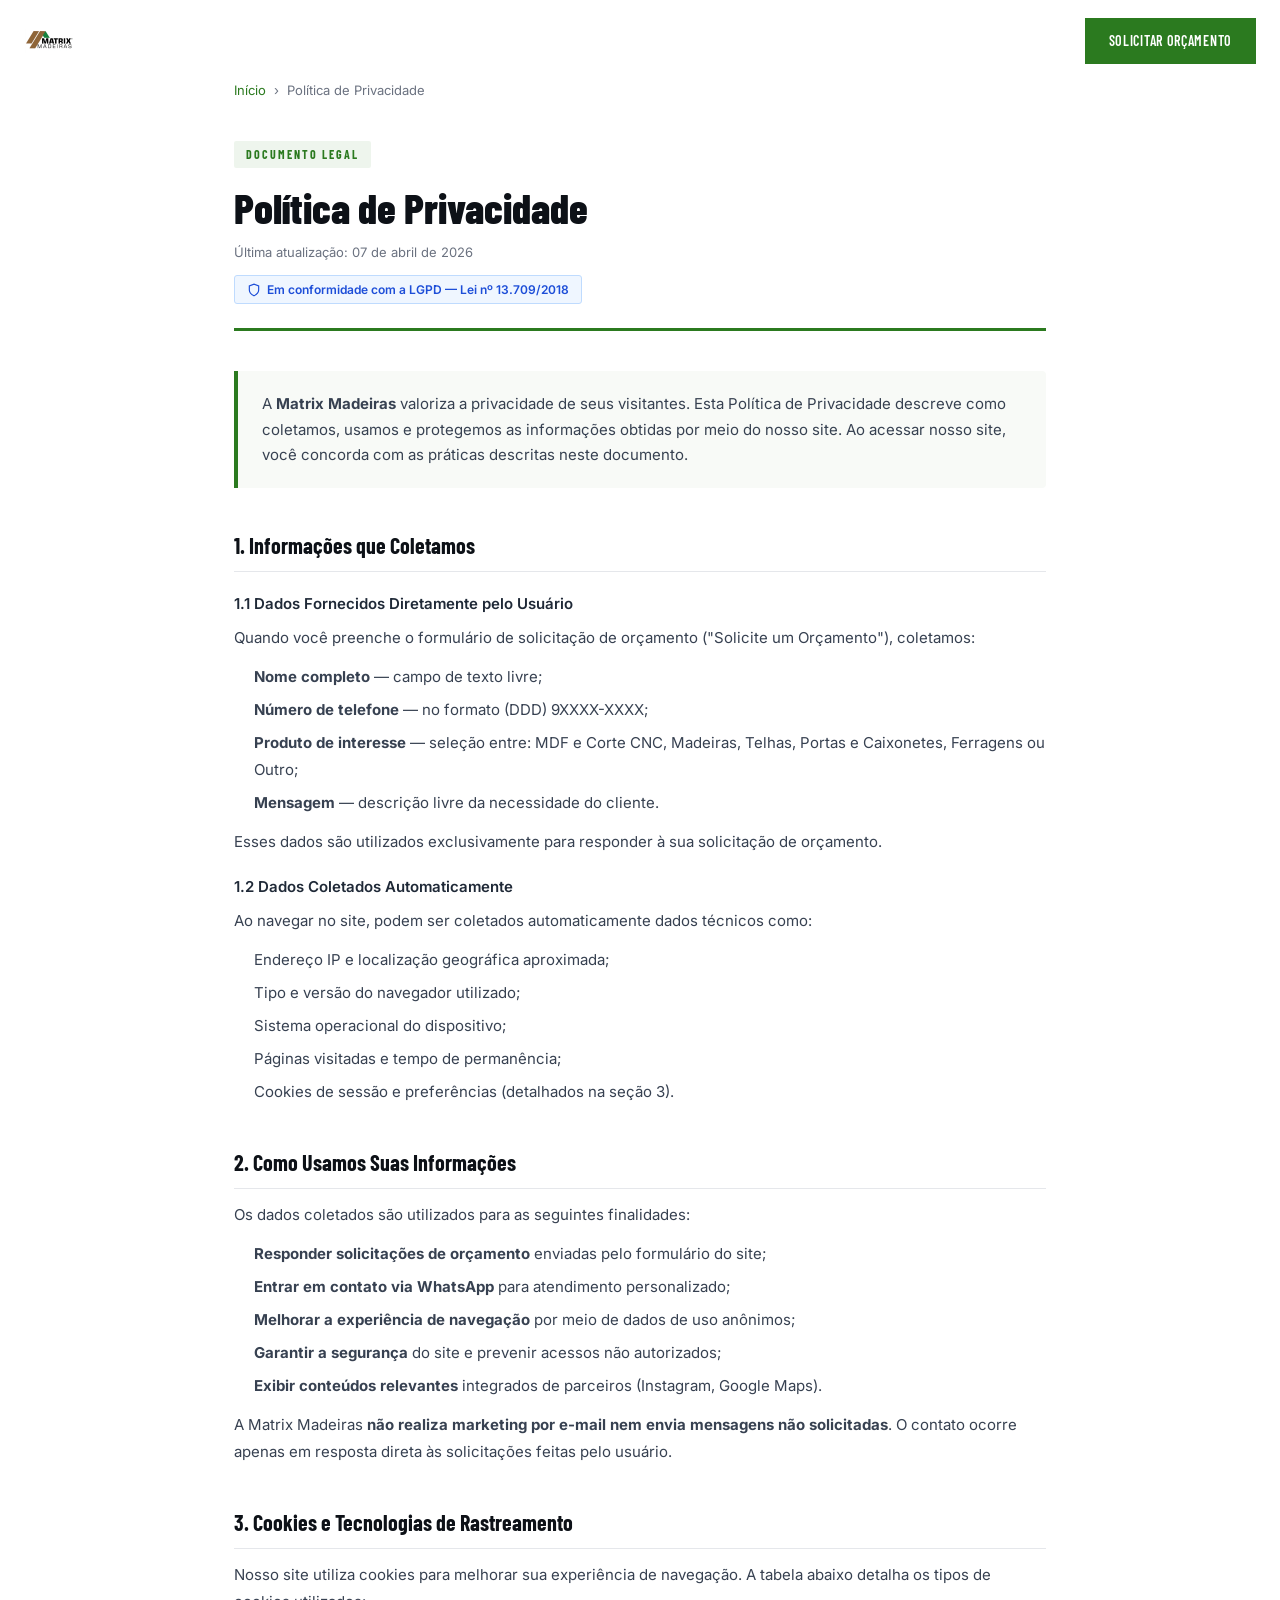
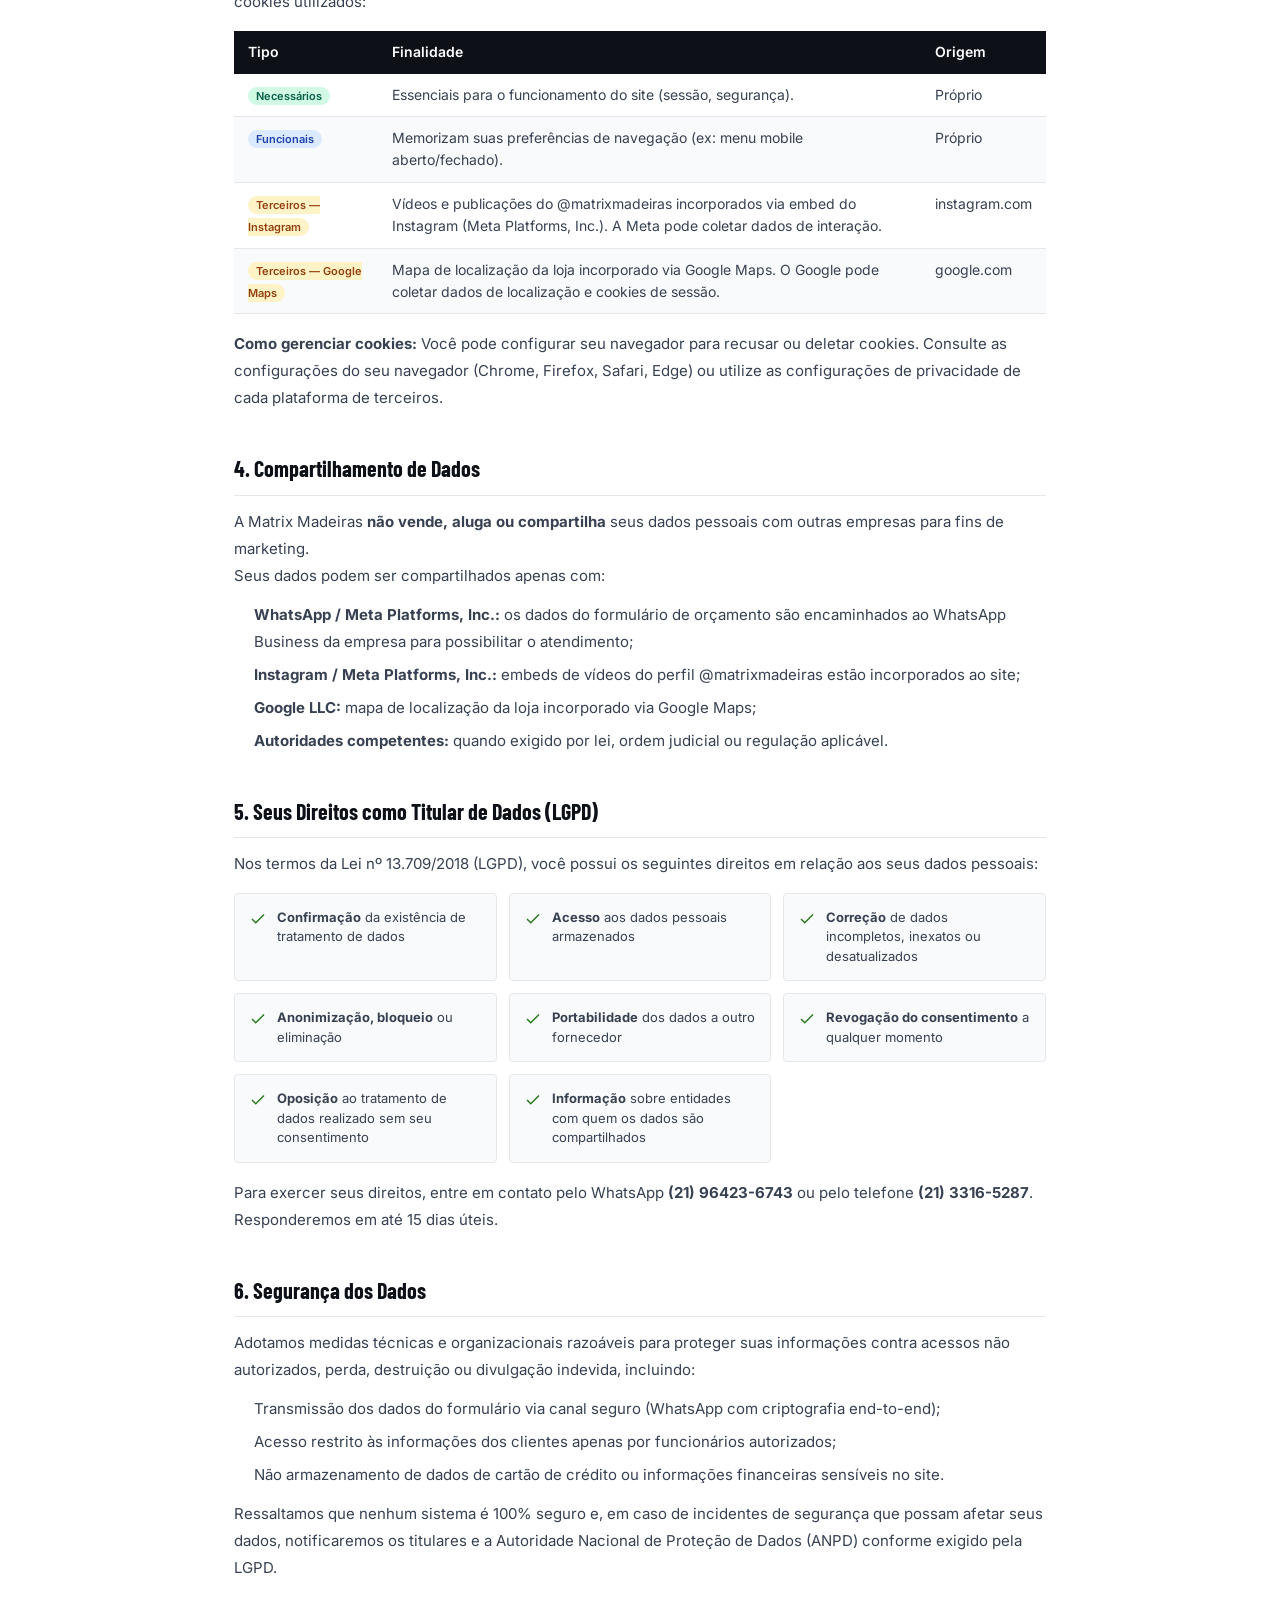
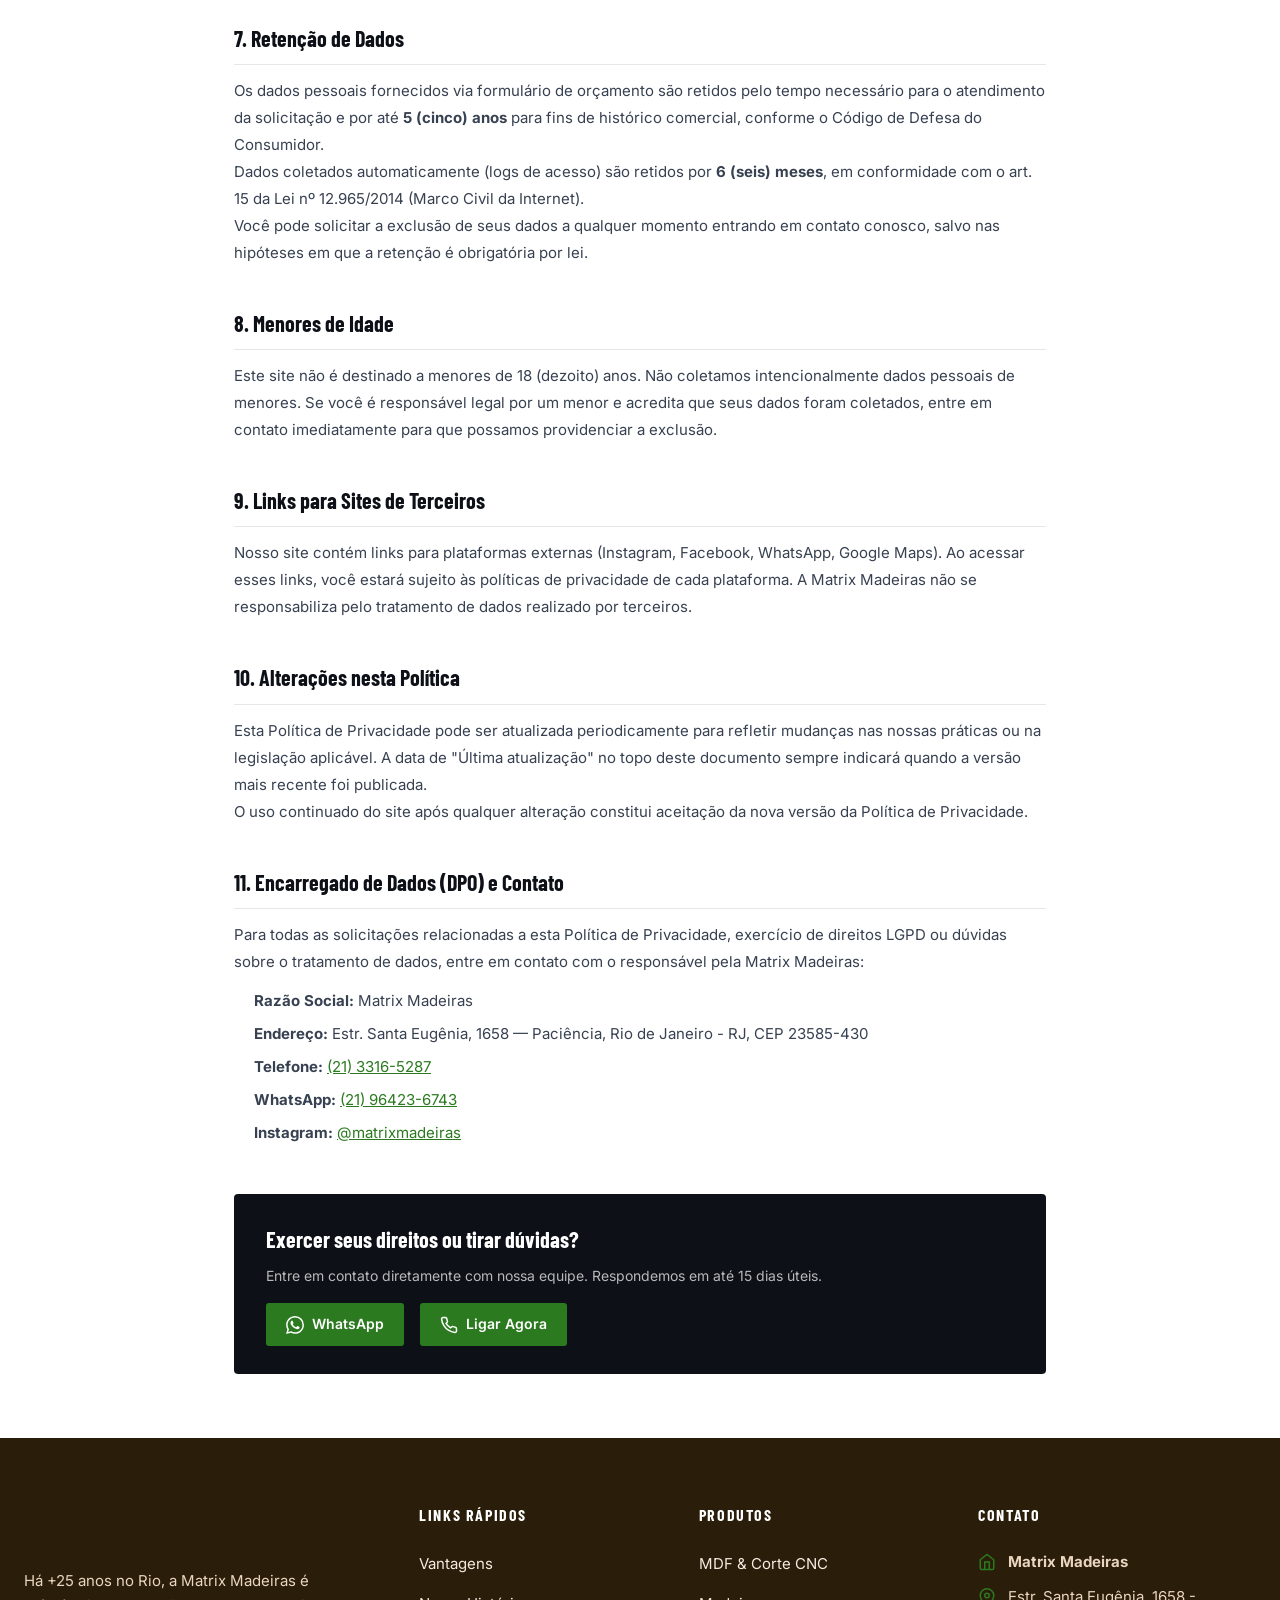
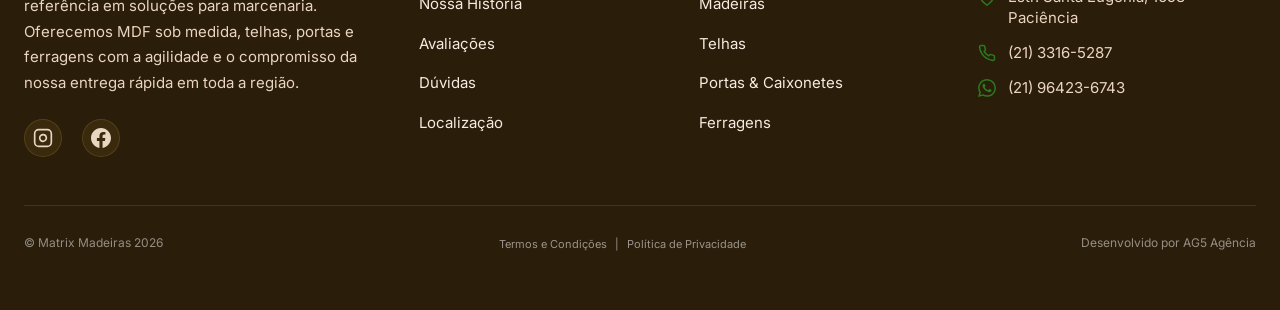
==== commit 6a0c65fa: "fix: aj" ====
--- a/politica-de-privacidade.html
+++ b/politica-de-privacidade.html
@@ -594,7 +594,7 @@
                 <div class="footer-brand">
                     <img src="assets/logo-desktop-matrix-madeiras-madereira-marcenaria-mdf-portas-ferragens-rio-de-janeiro.webp"
                         alt="Matrix Madeiras" class="footer-logo" width="200" height="50">
-                    <p>Há 30 anos no Rio, a Matrix Madeiras é referência em soluções para marcenaria. Oferecemos MDF sob medida, telhas, portas e ferragens com a agilidade e o compromisso da nossa entrega rápida em toda a região.</p>
+                    <p>Há +25 anos no Rio, a Matrix Madeiras é referência em soluções para marcenaria. Oferecemos MDF sob medida, telhas, portas e ferragens com a agilidade e o compromisso da nossa entrega rápida em toda a região.</p>
                     <div class="footer-social">
                         <div class="social-links">
                             <a href="https://www.instagram.com/matrixmadeiras/" target="_blank" aria-label="Instagram">
--- a/style.css
+++ b/style.css
@@ -1,3202 +1,3949 @@
-/* ========================================
-   MATRIX MADEIRAS - TIMBER INDUSTRIAL
-   CSS3 com Variáveis, Flexbox e Grid
-   ======================================== */
-
-/* CSS Variables */
-:root {
-    /* Colors */
-    --color-primary: #2B7A1F;
-    --color-secondary: #8B5E1E;
-    --color-dark: #1C1C1C;
-    --color-light: #F4F0EB;
-    --color-accent: #C49A3C;
-    --color-white: #FFFFFF;
-    --color-gray: #666666;
-    --color-gray-light: #CCCCCC;
-    
-    /* Marrom Madeira Tons */
-    --color-brown-50: #FDF8F3;
-    --color-brown-100: #F5EBE0;
-    --color-brown-200: #EAD5C0;
-    --color-brown-300: #D4B08A;
-    --color-brown-400: #B88B5A;
-    --color-brown-500: #8B5E1E;
-    --color-brown-600: #6B4A1A;
-    --color-brown-700: #4D3512;
-    --color-brown-800: #3D2A0E;
-    --color-brown-900: #2A1D0A;
-    
-    /* Typography */
-    --font-title: 'Barlow Condensed', sans-serif;
-    --font-body: 'Inter', sans-serif;
-    
-    /* Spacing */
-    --container-max: 1280px;
-    --section-padding: 6rem;
-    --grid-gap: 2rem;
-    
-    /* Transitions */
-    --transition-fast: 200ms ease;
-    --transition-medium: 380ms ease-in-out;
-    --transition-slow: 650ms cubic-bezier(0.25, 0.46, 0.45, 0.94);
-    --transition-hero: 800ms cubic-bezier(0.16, 1, 0.3, 1);
-    
-    /* Shadows */
-    --shadow-sm: 0 2px 4px rgba(0,0,0,0.1);
-    --shadow-md: 0 4px 12px rgba(0,0,0,0.15);
-    --shadow-lg: 0 8px 24px rgba(0,0,0,0.2);
-}
-
-/* Reset & Base */
-*, *::before, *::after {
-    margin: 0;
-    padding: 0;
-    box-sizing: border-box;
-}
-
-html {
-    scroll-behavior: smooth;
-    font-size: 16px;
-}
-
-body {
-    font-family: var(--font-body);
-    font-size: 1rem;
-    line-height: 1.6;
-    color: var(--color-brown-800);
-    background-color: var(--color-white);
-    overflow-x: hidden;
-}
-
-img {
-    max-width: 100%;
-    height: auto;
-    display: block;
-}
-
-a {
-    text-decoration: none;
-    color: inherit;
-    transition: color var(--transition-fast);
-}
-
-ul {
-    list-style: none;
-}
-
-button {
-    font-family: inherit;
-    cursor: pointer;
-    border: none;
-    background: none;
-}
-
-/* Container */
-.container {
-    max-width: var(--container-max);
-    margin: 0 auto;
-    padding: 0 1.5rem;
-}
-
-/* Base Main Layout for Reordering */
-#main-content {
-    display: flex;
-    flex-direction: column;
-}
-
-#main-content > section {
-    order: 10; /* Default order to allow specific reordering at top */
-}
-
-#main-content .hero { order: 1; }
-#main-content .hero-stats-overlay { order: 2; }
-#main-content .pain-solution { order: 3; }
-#main-content .servicos { order: 4; }
-#main-content .encantamento { order: 5; }
-#main-content .loja-drone { order: 6; }
-#main-content .sobre { order: 7; }
-#main-content .depoimentos { order: 8; }
-#main-content .faq { order: 9; }
-#main-content .orcamento-section { order: 10; }
-#main-content .localizacao { order: 11; }
-#main-content .cta-final { order: 12; }
-
-/* ========================================
-   TYPOGRAPHY
-   ======================================== */
-
-.section-label {
-    font-family: var(--font-title);
-    font-weight: 700;
-    font-size: 1.125rem;
-    text-transform: uppercase;
-    letter-spacing: 0.12em;
-    color: var(--color-primary);
-    display: block;
-    margin-bottom: 0.75rem;
-}
-
-.section-title {
-    font-family: var(--font-title);
-    font-weight: 800;
-    font-size: clamp(2rem, 5vw, 3.5rem);
-    line-height: 1.1;
-    color: var(--color-brown-900);
-    margin-bottom: 1rem;
-}
-
-.section-header {
-    text-align: center;
-    margin-bottom: 3rem;
-}
-
-/* ========================================
-   BUTTONS
-   ======================================== */
-
-.btn {
-    display: inline-flex;
-    align-items: center;
-    justify-content: center;
-    gap: 0.5rem;
-    padding: 1rem 2rem;
-    font-family: var(--font-title);
-    font-weight: 600;
-    font-size: 1rem;
-    text-transform: uppercase;
-    letter-spacing: 0.05em;
-    border-radius: 0;
-    transition: all var(--transition-fast);
-    cursor: pointer;
-}
-
-.btn-primary {
-    background-color: var(--color-primary);
-    color: var(--color-white);
-}
-
-.btn-primary:hover {
-    background-color: var(--color-secondary);
-}
-
-.btn-primary:hover .btn-arrow {
-    transform: translateX(4px);
-}
-
-.btn-secondary {
-    background-color: transparent;
-    color: var(--color-white);
-    border: 2px solid var(--color-brown-400);
-}
-
-.btn-secondary:hover {
-    background-color: var(--color-brown-500);
-    border-color: var(--color-brown-500);
-    color: var(--color-white);
-}
-
-.btn-secondary:hover .btn-arrow {
-    transform: translateX(4px);
-}
-
-.btn-nav {
-    background-color: var(--color-primary);
-    color: var(--color-white);
-    padding: 0.75rem 1.5rem;
-    font-size: 0.875rem;
-}
-
-.btn-nav:hover {
-    background-color: var(--color-secondary);
-}
-
-.btn-full {
-    width: 100%;
-}
-
-.btn-arrow {
-    transition: transform 150ms ease;
-}
-
-/* ========================================
-   NAVBAR
-   ======================================== */
-
-.navbar {
-    position: fixed;
-    top: 0;
-    left: 0;
-    right: 0;
-    z-index: 1000;
-    transition: background-color 250ms ease;
-}
-
-.navbar.scrolled {
-    background-color: var(--color-brown-900);
-}
-
-.nav-main {
-    background-color: transparent;
-    transition: background-color 250ms ease;
-    padding: 1rem 0;
-}
-
-.navbar.scrolled .nav-main {
-    background-color: var(--color-brown-900);
-    padding: 0.75rem 0;
-}
-
-.nav-main-content {
-    display: flex;
-    justify-content: space-between;
-    align-items: center;
-}
-
-.logo {
-    display: flex;
-    align-items: center;
-}
-
-.logo-desktop {
-    height: 50px;
-    width: auto;
-}
-
-.logo-mobile {
-    height: 40px;
-    width: auto;
-    display: none;
-}
-
-.nav-menu {
-    display: flex;
-    align-items: center;
-    gap: 2rem;
-}
-
-.nav-link {
-    font-family: var(--font-title);
-    font-weight: 600;
-    font-size: 0.9375rem;
-    text-transform: uppercase;
-    letter-spacing: 0.05em;
-    color: var(--color-white);
-    position: relative;
-}
-
-.nav-link::after {
-    content: '';
-    position: absolute;
-    bottom: -4px;
-    left: 0;
-    width: 100%;
-    height: 2px;
-    background-color: var(--color-primary);
-    transform: scaleX(0);
-    transform-origin: left;
-    transition: transform 200ms ease;
-}
-
-.nav-link:hover::after {
-    transform: scaleX(1);
-}
-
-.nav-toggle {
-    display: none;
-    flex-direction: column;
-    gap: 5px;
-    padding: 5px;
-}
-
-.nav-toggle span {
-    display: block;
-    width: 25px;
-    height: 2px;
-    background-color: var(--color-white);
-    transition: all 300ms ease;
-}
-
-/* ========================================
-   HERO SECTION
-   ======================================== */
-
-.hero {
-    position: relative;
-    min-height: 100vh;
-    display: flex;
-    flex-direction: column;
-    justify-content: center;
-    overflow: hidden;
-    background-image: url('assets/Imagens loja/madeiras-matrix-madeiras-madereira-marcenaria-mdf-portas-ferragens-rio-de-janeiro (5).webp');
-    background-size: cover;
-    background-position: center;
-    background-attachment: fixed;
-}
-
-.hero::before {
-    content: '';
-    position: absolute;
-    inset: 0;
-    background: linear-gradient(
-        135deg,
-        rgba(42, 29, 10, 0.92) 0%,
-        rgba(61, 42, 14, 0.85) 50%,
-        rgba(42, 29, 10, 0.75) 100%
-    );
-    z-index: 0;
-}
-
-.hero::after {
-    content: '';
-    position: absolute;
-    inset: 0;
-    background: 
-        radial-gradient(ellipse at 30% 50%, rgba(43, 122, 31, 0.2) 0%, transparent 50%),
-        radial-gradient(ellipse at 70% 80%, rgba(196, 154, 60, 0.15) 0%, transparent 40%);
-    z-index: 0;
-}
-
-.hero-container {
-    position: relative;
-    z-index: 1;
-    width: 100%;
-    max-width: var(--container-max);
-    margin: 0 auto;
-    padding: 8rem 1.5rem 4rem;
-    display: flex;
-    align-items: center;
-    min-height: calc(100vh - 200px);
-}
-
-.hero-content {
-    position: relative;
-    z-index: 1;
-    width: 50%;
-    padding-right: 2rem;
-}
-
-.hero-eyebrow {
-    font-family: var(--font-title);
-    font-size: 0.9375rem;
-    font-weight: 600;
-    text-transform: uppercase;
-    letter-spacing: 0.1em;
-    color: var(--color-accent);
-    margin-bottom: 0.75rem;
-}
-
-.hero-title {
-    font-family: var(--font-title);
-    font-weight: 800;
-    font-size: clamp(3rem, 9vw, 8rem);
-    line-height: 0.9;
-    color: var(--color-white);
-    text-transform: uppercase;
-}
-
-.hero-description {
-    font-size: 1.125rem;
-    color: var(--color-light);
-    max-width: 600px;
-    margin-top: 1.5rem;
-}
-
-.hero-cta {
-    display: flex;
-    gap: 1rem;
-    margin-top: 2.5rem;
-    flex-wrap: wrap;
-}
-
-/* Hero Video */
-.hero-video-wrapper {
-    position: absolute;
-    right: 2%;
-    top: 50%;
-    transform: translateY(-50%);
-    width: 42%;
-    height: 140%;
-    display: flex;
-    align-items: center;
-    justify-content: center;
-    z-index: 1;
-    overflow: visible;
-}
-
-.hero-video-wrapper::before {
-    content: '';
-    position: absolute;
-    left: 0;
-    top: 0;
-    bottom: 0;
-    width: 40%;
-    background: linear-gradient(
-        to right,
-        rgba(26, 18, 8, 0.98) 0%,
-        rgba(26, 18, 8, 0.8) 30%,
-        rgba(26, 18, 8, 0.4) 60%,
-        transparent 100%
-    );
-    z-index: 2;
-    pointer-events: none;
-}
-
-.hero-video-wrapper::after {
-    content: '';
-    position: absolute;
-    right: 0;
-    top: 0;
-    bottom: 0;
-    width: 30%;
-    background: linear-gradient(
-        to left,
-        rgba(26, 18, 8, 0.9) 0%,
-        rgba(26, 18, 8, 0.5) 40%,
-        transparent 100%
-    );
-    z-index: 2;
-    pointer-events: none;
-}
-
-.hero-video-right {
-    width: 100%;
-    height: 100%;
-    object-fit: cover;
-    position: relative;
-    z-index: 1;
-}
-
-/* Video Sound Button */
-.video-sound-btn {
-    position: absolute;
-    bottom: calc(3.5rem + 1rem);
-    right: 4%;
-    display: flex;
-    align-items: center;
-    gap: 0.75rem;
-    padding: 0.7rem 1.2rem;
-    background: rgba(28, 28, 28, 0.6);
-    backdrop-filter: blur(12px);
-    -webkit-backdrop-filter: blur(12px);
-    border: 1px solid rgba(255, 255, 255, 0.2);
-    border-radius: 100px;
-    color: var(--color-white);
-    font-family: var(--font-body);
-    font-size: 0.75rem;
-    font-weight: 600;
-    letter-spacing: 0.05em;
-    text-transform: uppercase;
-    cursor: pointer;
-    transition: all var(--transition-medium);
-    z-index: 100;
-    box-shadow: 0 8px 32px 0 rgba(0, 0, 0, 0.4);
-}
-
-/* Botão de som dentro do wrapper (mobile) */
-.hero-video-wrapper .video-sound-btn {
-    display: none;
-}
-
-/* Botão de som desktop (fora do wrapper) */
-.video-sound-btn-desktop {
-    display: flex;
-}
-
-.video-sound-btn:hover {
-    background: var(--color-primary);
-    border-color: var(--color-primary);
-    transform: translateY(-3px);
-    box-shadow: 0 12px 40px 0 rgba(43, 122, 31, 0.4);
-}
-
-.sound-icon-wrapper {
-    display: flex;
-    align-items: center;
-    justify-content: center;
-    position: relative;
-    width: 24px;
-    height: 24px;
-}
-
-.video-sound-btn .icon-mute,
-.video-sound-btn .icon-sound {
-    position: absolute;
-    transition: all 0.3s ease;
-}
-
-.video-sound-btn.active {
-    background: var(--color-primary);
-}
-
-.video-sound-btn.active .icon-mute {
-    opacity: 0;
-    transform: scale(0.5) rotate(-45deg);
-}
-
-.video-sound-btn.active .icon-sound {
-    display: block !important;
-    opacity: 1;
-    transform: scale(1) rotate(0);
-}
-
-.video-sound-btn:not(.active) .icon-sound {
-    opacity: 0;
-    transform: scale(0.5) rotate(45deg);
-}
-
-.video-sound-btn:not(.active) .icon-mute {
-    opacity: 1;
-    transform: scale(1) rotate(0);
-}
-
-/* ========================================
-   HERO STATS OVERLAY
-   ======================================== */
-.hero-stats-overlay {
-    background-color: var(--color-white);
-    position: relative;
-    z-index: 10;
-    border-bottom: 1px solid rgba(0,0,0,0.05); /* Separador suave inferior */
-}
-
-.hero-stats-container {
-    display: flex;
-    justify-content: space-between;
-    align-items: stretch;
-    position: relative;
-}
-
-.stats-wrapper {
-    display: flex;
-    align-items: center;
-    justify-content: space-between;
-    padding: 3rem 0;
-    flex: 1;
-    padding-right: 3rem;
-}
-
-.stat-item {
-    text-align: left; /* Alinhamento conforme referência */
-    display: flex;
-    flex-direction: column;
-    justify-content: center;
-}
-
-.stat-number {
-    font-family: var(--font-title);
-    font-size: clamp(2.5rem, 4vw, 4rem);
-    font-weight: 800;
-    color: var(--color-primary);
-    line-height: 1;
-    margin-bottom: 0.5rem;
-}
-
-.stat-label {
-    font-size: 0.9375rem;
-    color: var(--color-gray);
-    font-weight: 500;
-}
-
-.stat-divider {
-    width: 1px;
-    height: 70px;
-    background-color: var(--color-gray-light);
-    opacity: 0.6;
-}
-
-.stats-cta {
-    display: flex;
-    flex-direction: column;
-    justify-content: center;
-    padding-left: 3rem;
-    border-left: 1px solid var(--color-gray-light);
-    width: clamp(280px, 25vw, 350px);
-}
-
-.stats-cta p {
-    font-size: 1.125rem;
-    font-weight: 600;
-    color: var(--color-brown-900);
-    line-height: 1.4;
-    margin-bottom: 1.5rem;
-}
-
-.stats-btn {
-    width: 100%;
-}
-
-/* Responsivo rápido para a seção overlay */
-@media (max-width: 991px) {
-    .hero-stats-container {
-        flex-direction: column;
-    }
-    
-    .stats-wrapper {
-        padding-right: 0;
-        gap: 1.5rem;
-        flex-wrap: wrap;
-        justify-content: center;
-        text-align: center;
-        border-bottom: 1px solid var(--color-gray-light);
-        padding-bottom: 2rem;
-        margin-bottom: 2rem;
-    }
-    
-    .stat-item {
-        align-items: center;
-        text-align: center;
-    }
-    
-    .stat-divider {
-        display: none;
-    }
-    
-    .stats-cta {
-        width: 100%;
-        padding-left: 0;
-        border-left: none;
-        text-align: center;
-        padding-bottom: 1rem;
-    }
-}
-
-/* ========================================
-   PAIN & SOLUTION SECTION
-   ======================================== */
-
-.pain-solution {
-    padding: var(--section-padding) 0;
-    background-color: var(--color-white);
-}
-
-.pain-solution-grid {
-    display: grid;
-    grid-template-columns: 1fr 1fr;
-    gap: 2rem;
-}
-
-.pain-box,
-.solution-box {
-    padding: 3rem;
-}
-
-.pain-box {
-    background-color: var(--color-white);
-    border-left: 4px solid var(--color-brown-300);
-}
-
-.solution-box {
-    background-color: var(--color-brown-800);
-    color: var(--color-white);
-}
-
-.pain-label,
-.solution-label {
-    font-family: var(--font-title);
-    font-style: italic;
-    font-weight: 600;
-    font-size: 0.875rem;
-    text-transform: uppercase;
-    letter-spacing: 0.1em;
-    display: block;
-    margin-bottom: 1rem;
-}
-
-.pain-label {
-    color: var(--color-gray);
-}
-
-.solution-label {
-    color: var(--color-primary);
-}
-
-.pain-title,
-.solution-title {
-    font-family: var(--font-title);
-    font-weight: 800;
-    font-size: clamp(1.5rem, 3vw, 2.25rem);
-    line-height: 1.2;
-    margin-bottom: 1.5rem;
-}
-
-.pain-title {
-    color: var(--color-brown-900);
-}
-
-.solution-title {
-    color: var(--color-white);
-}
-
-.pain-list,
-.solution-list {
-    display: flex;
-    flex-direction: column;
-    gap: 0.75rem;
-}
-
-.pain-list li,
-.solution-list li {
-    position: relative;
-    padding-left: 1.5rem;
-    font-size: 1rem;
-    color: var(--color-brown-700);
-}
-
-.pain-list li::before {
-    content: '×';
-    position: absolute;
-    left: 0;
-    color: var(--color-gray);
-    font-weight: bold;
-}
-
-.solution-list li::before {
-    content: '✓';
-    position: absolute;
-    left: 0;
-    color: var(--color-primary);
-    font-weight: bold;
-}
-
-.solution-list li.solution-highlight {
-    color: var(--color-white);
-    font-weight: 500;
-}
-
-.solution-box .btn {
-    margin-top: 2rem;
-}
-
-/* ========================================
-   SERVIÇOS SECTION (ZIG-ZAG)
-   ======================================== */
-
-.servicos {
-    padding: var(--section-padding) 0;
-    background-color: var(--color-white);
-}
-
-.zigzag-item {
-    display: grid;
-    grid-template-columns: 1fr 1fr;
-    min-height: 500px;
-    opacity: 0;
-    transform: translateY(30px);
-    transition: opacity 650ms cubic-bezier(0.25, 0.46, 0.45, 0.94),
-                transform 650ms cubic-bezier(0.25, 0.46, 0.45, 0.94);
-}
-
-.zigzag-item.visible {
-    opacity: 1;
-    transform: translateY(0);
-}
-
-.zigzag-item.visible .zigzag-content {
-    opacity: 1;
-    opacity: 1;
-    transform: translateY(0);
-}
-
-.zigzag-reverse {
-    direction: rtl;
-}
-
-.zigzag-reverse > * {
-    direction: ltr;
-}
-
-.zigzag-image {
-    position: relative;
-    overflow: hidden;
-}
-
-.zigzag-image img {
-    width: 100%;
-    height: 100%;
-    object-fit: cover;
-    transition: transform 500ms ease;
-}
-
-.zigzag-item:hover .zigzag-image img {
-    transform: scale(1.05);
-}
-
-.zigzag-content {
-    display: flex;
-    flex-direction: column;
-    justify-content: center;
-    padding: 4rem;
-    background-color: var(--color-white);
-    position: relative;
-    opacity: 0;
-    transform: translateY(20px);
-    transition: opacity 650ms cubic-bezier(0.25, 0.46, 0.45, 0.94) 100ms,
-                transform 650ms cubic-bezier(0.25, 0.46, 0.45, 0.94) 100ms;
-}
-
-.zigzag-number {
-    font-family: var(--font-title);
-    font-weight: 800;
-    font-size: clamp(6rem, 12vw, 10rem);
-    line-height: 1;
-    color: var(--color-primary);
-    opacity: 0.15;
-    position: absolute;
-    top: 2rem;
-    right: 2rem;
-}
-
-.zigzag-title {
-    font-family: var(--font-title);
-    font-weight: 800;
-    font-size: clamp(1.75rem, 4vw, 2.5rem);
-    line-height: 1.1;
-    color: var(--color-brown-900);
-    margin-bottom: 1rem;
-    position: relative;
-    z-index: 1;
-}
-
-.zigzag-text {
-    font-size: 1.0625rem;
-    color: var(--color-brown-600);
-    margin-bottom: 1.5rem;
-    position: relative;
-    z-index: 1;
-}
-
-.zigzag-features {
-    display: flex;
-    flex-direction: column;
-    gap: 0.5rem;
-    margin-bottom: 2rem;
-    position: relative;
-    z-index: 1;
-}
-
-.zigzag-features li {
-    position: relative;
-    padding-left: 1.25rem;
-    font-size: 0.9375rem;
-    color: var(--color-brown-700);
-}
-
-.zigzag-features li::before {
-    content: '';
-    position: absolute;
-    left: 0;
-    top: 0.5rem;
-    width: 6px;
-    height: 6px;
-    background-color: var(--color-primary);
-    border-radius: 50%;
-}
-
-.zigzag-link {
-    display: inline-flex;
-    align-items: center;
-    gap: 0.5rem;
-    font-family: var(--font-title);
-    font-weight: 600;
-    font-size: 0.9375rem;
-    text-transform: uppercase;
-    letter-spacing: 0.05em;
-    color: var(--color-primary);
-    position: relative;
-    z-index: 1;
-}
-
-.zigzag-link:hover {
-    color: var(--color-secondary);
-}
-
-.zigzag-link:hover svg {
-    transform: translateX(4px);
-}
-
-.zigzag-link svg {
-    transition: transform 150ms ease;
-}
-
-/* ========================================
-   ENCANTAMENTO SECTION
-   ======================================== */
-
-.encantamento {
-    padding: var(--section-padding) 0;
-    background-color: var(--color-brown-800);
-    color: var(--color-white);
-}
-
-.encantamento .section-title {
-    color: var(--color-white);
-}
-
-.encantamento-grid {
-    display: grid;
-    grid-template-columns: 1fr 1fr;
-    gap: 4rem;
-    align-items: center;
-    margin-bottom: 4rem;
-}
-
-.encantamento-text p {
-    font-size: 1.125rem;
-    color: var(--color-brown-200);
-    margin-bottom: 2rem;
-}
-
-.encantamento-image {
-    position: relative;
-    overflow: hidden;
-}
-
-.encantamento-image img {
-    width: 100%;
-    height: auto;
-    object-fit: cover;
-}
-
-/* Instagram Section */
-.instagram-header {
-    text-align: center;
-    margin-bottom: 2rem;
-}
-
-.instagram-title {
-    font-family: var(--font-title);
-    font-weight: 800;
-    font-size: 2rem;
-    color: var(--color-brown-900);
-}
-
-/* ========================================
-   LOJA DRONE SECTION
-   ======================================== */
-
-.loja-drone {
-    padding: var(--section-padding) 0;
-    background-color: var(--color-white);
-    color: var(--color-brown-800);
-}
-
-.loja-drone .section-title {
-    color: var(--color-brown-900);
-}
-
-.loja-header {
-    text-align: center;
-    margin-bottom: 3rem;
-}
-
-.loja-header p {
-    font-size: 1.125rem;
-    color: var(--color-brown-600);
-    margin-top: 0.75rem;
-}
-
-.drone-video-container {
-    position: relative;
-    width: 100%;
-    max-width: 1400px;
-    margin: 0 auto;
-    aspect-ratio: 16 / 9;
-    overflow: hidden;
-    border-radius: 8px;
-}
-
-.drone-video {
-    width: 100%;
-    height: 100%;
-    object-fit: cover;
-}
-
-.drone-overlay {
-    position: absolute;
-    inset: 0;
-    background: linear-gradient(
-        to top,
-        rgba(42, 29, 10, 0.9) 0%,
-        rgba(42, 29, 10, 0.4) 40%,
-        transparent 70%
-    );
-    display: flex;
-    align-items: flex-end;
-    justify-content: center;
-    padding: 3rem;
-}
-
-.drone-stats {
-    display: flex;
-    gap: 4rem;
-}
-
-.drone-stat {
-    text-align: center;
-}
-
-.drone-stat-num {
-    display: block;
-    font-family: var(--font-title);
-    font-weight: 800;
-    font-size: 2.5rem;
-    color: var(--color-brown-300);
-    line-height: 1;
-    white-space: nowrap;
-}
-
-.drone-stat-label {
-    font-size: 0.9375rem;
-    color: var(--color-brown-200);
-    text-transform: uppercase;
-    letter-spacing: 0.05em;
-}
-
-@media (max-width: 768px) {
-    .drone-video-container {
-        aspect-ratio: 16 / 9;
-        border-radius: 0;
-        /* Removido o aspect-ratio 4/3 para manter a proporção original do vídeo e evitar barras pretas */
-    }
-    
-    .drone-overlay {
-        padding: 1.25rem;
-    }
-    
-    .drone-stats {
-        gap: 1rem;
-        width: 100%;
-        justify-content: space-around;
-    }
-    
-    .drone-stat-num {
-        font-size: 1.5rem;
-    }
-    
-    .drone-stat-label {
-        font-size: 0.6875rem;
-    }
-}
-
-/* ========================================
-   SOBRE / CREDENCIAIS SECTION
-   ======================================== */
-
-.sobre {
-    padding: var(--section-padding) 0;
-    background-color: var(--color-white);
-}
-
-.sobre-grid {
-    display: grid;
-    grid-template-columns: 1fr 1fr;
-    gap: 4rem;
-    align-items: center;
-}
-
-.sobre-counters {
-    display: grid;
-    grid-template-columns: 1fr 1fr;
-    gap: 2rem;
-}
-
-.counter-item {
-    text-align: center;
-    padding: 2rem;
-    background-color: var(--color-white);
-}
-
-.counter-number {
-    font-family: var(--font-title);
-    font-weight: 800;
-    font-size: 4rem;
-    line-height: 1;
-    color: var(--color-primary);
-}
-
-.counter-suffix {
-    font-family: var(--font-title);
-    font-weight: 700;
-    font-size: 2rem;
-    color: var(--color-primary);
-}
-
-.counter-label {
-    display: block;
-    font-size: 0.9375rem;
-    color: var(--color-brown-600);
-    margin-top: 0.5rem;
-}
-
-.counter-static {
-    display: flex;
-    flex-direction: column;
-    align-items: center;
-    justify-content: center;
-    color: var(--color-primary);
-}
-
-.counter-static svg {
-    margin-bottom: 0.5rem;
-}
-
-.sobre-content p {
-    font-size: 1.0625rem;
-    color: var(--color-brown-600);
-    margin-bottom: 1rem;
-}
-
-.sobre-highlights {
-    display: flex;
-    flex-direction: column;
-    gap: 0.75rem;
-    margin-top: 2rem;
-}
-
-.highlight-item {
-    display: flex;
-    align-items: center;
-    gap: 0.75rem;
-    font-weight: 500;
-}
-
-.sobre-gallery {
-    display: grid;
-    grid-template-columns: repeat(4, 1fr);
-    grid-template-rows: repeat(2, 250px);
-    gap: 1rem;
-    margin-top: 4rem;
-}
-
-.sobre-gallery-item {
-    position: relative;
-    border-radius: 12px;
-    overflow: hidden;
-}
-
-.sobre-gallery-item img {
-    width: 100%;
-    height: 100%;
-    object-fit: cover;
-    transition: transform 0.8s cubic-bezier(0.2, 0, 0.2, 1);
-}
-
-/* Modelo Bento Gallery - Layout Assimétrico */
-.sobre-gallery-item:nth-child(1) { grid-column: span 2; grid-row: span 1; }
-.sobre-gallery-item:nth-child(2) { grid-column: span 1; grid-row: span 1; }
-.sobre-gallery-item:nth-child(3) { grid-column: span 1; grid-row: span 2; } /* Foto alta */
-.sobre-gallery-item:nth-child(4) { grid-column: span 1; grid-row: span 1; }
-.sobre-gallery-item:nth-child(5) { grid-column: span 2; grid-row: span 1; } /* Foto larga */
-.sobre-gallery-item:nth-child(6) { display: none; } /* Ocultando algumas para manter o grid limpo se necessário ou ajustar */
-.sobre-gallery-item:nth-child(7) { display: none; }
-.sobre-gallery-item:nth-child(8) { display: none; }
-
-/* Reativando as fotos ocultas em layout diferente se preferir usar todas */
-.sobre-gallery {
-    grid-template-rows: repeat(3, 200px); /* Aumentando linhas para usar mais fotos */
-}
-
-.sobre-gallery-item:nth-child(1) { grid-column: span 2; grid-row: span 2; } /* Principal grande */
-.sobre-gallery-item:nth-child(2) { grid-column: span 1; grid-row: span 1; }
-.sobre-gallery-item:nth-child(3) { grid-column: span 1; grid-row: span 2; }
-.sobre-gallery-item:nth-child(4) { grid-column: span 1; grid-row: span 1; }
-.sobre-gallery-item:nth-child(5) { grid-column: span 1; grid-row: span 1; }
-.sobre-gallery-item:nth-child(6) { grid-column: span 1; grid-row: span 1; display: block; }
-.sobre-gallery-item:nth-child(7) { grid-column: span 1; grid-row: span 1; display: block; }
-.sobre-gallery-item:nth-child(8) { grid-column: span 1; grid-row: span 1; display: block; }
-
-.sobre-gallery-item:hover img {
-    transform: scale(1.08);
-}
-
-@media (max-width: 991px) {
-    .sobre-gallery {
-        grid-template-columns: repeat(2, 1fr);
-        grid-template-rows: auto;
-        gap: 1rem;
-    }
-    
-    .sobre-gallery-item {
-        grid-column: span 1 !important;
-        grid-row: span 1 !important;
-        aspect-ratio: 1 / 1;
-        border-radius: 8px;
-    }
-    
-    /* Destaque para a primeira foto no mobile médio/tablet */
-    .sobre-gallery-item:nth-child(1) {
-        grid-column: span 2 !important;
-        aspect-ratio: 16 / 9;
-    }
-}
-
-@media (max-width: 576px) {
-    .sobre-gallery {
-        grid-template-columns: repeat(2, 1fr);
-        gap: 0.5rem;
-        margin-top: 2rem;
-    }
-    
-    .sobre-gallery-item {
-        aspect-ratio: 1 / 1;
-    }
-    
-    .sobre-gallery-item:nth-child(1) {
-        grid-column: span 2 !important;
-        aspect-ratio: 4 / 3;
-    }
-    
-    /* Alternância de tamanhos para quebrar a monotonia */
-    .sobre-gallery-item:nth-child(4) {
-        grid-column: span 2 !important;
-        aspect-ratio: 2 / 1;
-    }
-}
-
-/* ========================================
-   DEPOIMENTOS SECTION
-   ======================================== */
-
-.depoimentos {
-    padding: var(--section-padding) 0;
-    background-color: var(--color-brown-900);
-    color: var(--color-white);
-}
-
-.depoimentos .section-title {
-    color: var(--color-white);
-}
-
-.depoimentos .google-logo {
-    display: flex;
-    justify-content: center;
-    margin-top: 1rem;
-}
-
-.depoimentos .google-logo svg {
-    height: 28px;
-    width: auto;
-    filter: brightness(0) invert(1);
-}
-
-.google-rating {
-    display: flex;
-    align-items: center;
-    justify-content: center;
-    gap: 1rem;
-    margin-top: 1.5rem;
-}
-
-.google-logo {
-    height: 24px;
-    width: auto;
-    filter: brightness(0) invert(1);
-}
-
-.rating-content {
-    display: flex;
-    flex-direction: column;
-    align-items: flex-start;
-}
-
-.rating-stars {
-    display: flex;
-    gap: 0.25rem;
-}
-
-.rating-text {
-    font-size: 0.875rem;
-    color: var(--color-brown-200);
-    margin-top: 0.25rem;
-}
-
-/* Carousel */
-.depoimentos-carousel {
-    position: relative;
-    display: flex;
-    align-items: center;
-    gap: 2rem;
-}
-
-.carousel-container {
-    flex: 1;
-    overflow: hidden;
-}
-
-.carousel-track {
-    display: flex;
-    transition: transform 400ms ease;
-}
-
-.depoimento-card {
-    flex: 0 0 100%;
-    padding: 2rem;
-    opacity: 0;
-    transition: opacity 400ms ease;
-    display: none;
-}
-
-.depoimento-card.active {
-    opacity: 1;
-    display: block;
-}
-
-.depoimento-avatar {
-    width: 60px;
-    height: 60px;
-    border-radius: 50%;
-    background-color: var(--color-primary);
-    display: flex;
-    align-items: center;
-    justify-content: center;
-    font-family: var(--font-title);
-    font-weight: 700;
-    font-size: 1.25rem;
-    color: var(--color-white);
-    margin-bottom: 1.5rem;
-}
-
-.depoimento-stars {
-    display: flex;
-    gap: 0.25rem;
-    margin-bottom: 1rem;
-}
-
-.depoimento-text {
-    font-size: 1.125rem;
-    line-height: 1.7;
-    color: var(--color-brown-100);
-    font-style: italic;
-    margin-bottom: 1.5rem;
-}
-
-.depoimento-author {
-    display: flex;
-    flex-direction: column;
-}
-
-.depoimento-author strong {
-    font-size: 1rem;
-    color: var(--color-white);
-}
-
-.depoimento-author span {
-    font-size: 0.875rem;
-    color: var(--color-brown-300);
-}
-
-.carousel-btn {
-    width: 48px;
-    height: 48px;
-    border-radius: 50%;
-    background-color: rgba(196, 154, 60, 0.15);
-    color: var(--color-white);
-    display: flex;
-    align-items: center;
-    justify-content: center;
-    transition: background-color var(--transition-fast);
-    flex-shrink: 0;
-}
-
-.carousel-btn:hover {
-    background-color: var(--color-brown-500);
-}
-
-.carousel-dots {
-    display: flex;
-    justify-content: center;
-    gap: 0.5rem;
-    margin-top: 2rem;
-}
-
-.dot {
-    width: 10px;
-    height: 10px;
-    border-radius: 50%;
-    background-color: rgba(196, 154, 60, 0.3);
-    transition: background-color var(--transition-fast);
-}
-
-.dot.active {
-    background-color: var(--color-brown-500);
-}
-
-/* ========================================
-   FAQ SECTION
-   ======================================== */
-
-.faq {
-    padding: var(--section-padding) 0;
-    background-color: var(--color-white);
-}
-
-.faq-list {
-    max-width: 800px;
-    margin: 0 auto;
-}
-
-.faq-item {
-    border-bottom: 1px solid var(--color-brown-200);
-}
-
-.faq-question {
-    width: 100%;
-    display: flex;
-    justify-content: space-between;
-    align-items: center;
-    padding: 1.5rem 0;
-    font-family: var(--font-title);
-    font-weight: 600;
-    font-size: 1.125rem;
-    text-align: left;
-    color: var(--color-brown-900);
-    transition: color var(--transition-fast);
-}
-
-.faq-question:hover {
-    color: var(--color-primary);
-}
-
-.faq-icon {
-    transition: transform var(--transition-medium);
-}
-
-.faq-item.active .faq-icon {
-    transform: rotate(45deg);
-}
-
-.faq-answer {
-    max-height: 0;
-    overflow: hidden;
-    opacity: 0;
-    transition: max-height 380ms ease-in-out, opacity 380ms ease-in-out;
-}
-
-.faq-item.active .faq-answer {
-    max-height: 600px;
-    opacity: 1;
-}
-
-.faq-answer p {
-    padding-bottom: 1.5rem;
-    color: var(--color-brown-600);
-    line-height: 1.7;
-}
-
-/* ========================================
-   ORÇAMENTO SECTION
-   ======================================== */
-
-.orcamento-section {
-    position: relative;
-    padding: calc(var(--section-padding) * 1.5) 0;
-    background-image: url('assets/Imagens loja/madeiras-matrix-madeiras-madereira-marcenaria-mdf-portas-ferragens-rio-de-janeiro (5).webp');
-    background-size: cover;
-    background-position: center;
-    background-attachment: fixed;
-    overflow: hidden;
-}
-
-.orcamento-overlay {
-    position: absolute;
-    inset: 0;
-    background: linear-gradient(
-        135deg,
-        rgba(42, 29, 10, 0.92) 0%,
-        rgba(61, 42, 14, 0.88) 50%,
-        rgba(42, 29, 10, 0.85) 100%
-    );
-    z-index: 1;
-}
-
-.orcamento-section .container {
-    position: relative;
-    z-index: 2;
-}
-
-.orcamento-grid {
-    display: grid;
-    grid-template-columns: 1fr 1fr;
-    gap: 4rem;
-    align-items: start;
-}
-
-.orcamento-info {
-    color: var(--color-white);
-}
-
-.orcamento-label {
-    display: inline-block;
-    font-family: var(--font-title);
-    font-weight: 700;
-    font-size: 1.125rem;
-    text-transform: uppercase;
-    letter-spacing: 0.12em;
-    color: var(--color-brown-300);
-    margin-bottom: 1rem;
-}
-
-.orcamento-title {
-    font-family: var(--font-title);
-    font-weight: 800;
-    font-size: clamp(2rem, 4vw, 3rem);
-    color: var(--color-white);
-    line-height: 1.1;
-    margin-bottom: 1.5rem;
-}
-
-.orcamento-description {
-    font-size: 1.125rem;
-    color: var(--color-brown-200);
-    line-height: 1.7;
-    margin-bottom: 2rem;
-}
-
-.orcamento-beneficios {
-    display: flex;
-    flex-direction: column;
-    gap: 1rem;
-    margin-bottom: 2.5rem;
-}
-
-.orcamento-beneficio {
-    display: flex;
-    align-items: center;
-    gap: 0.75rem;
-    font-size: 1rem;
-    color: var(--color-brown-100);
-}
-
-.orcamento-beneficio svg {
-    color: var(--color-primary);
-    flex-shrink: 0;
-}
-
-.orcamento-contato {
-    display: flex;
-    flex-direction: column;
-    gap: 1rem;
-}
-
-.orcamento-contato-item {
-    display: flex;
-    align-items: center;
-    gap: 1rem;
-    padding: 1rem 1.25rem;
-    background: rgba(255, 255, 255, 0.08);
-    border: 1px solid rgba(255, 255, 255, 0.15);
-    border-radius: 8px;
-    color: var(--color-white);
-    transition: all 300ms ease;
-}
-
-.orcamento-contato-item:hover {
-    background: rgba(255, 255, 255, 0.15);
-    border-color: rgba(255, 255, 255, 0.25);
-}
-
-.orcamento-contato-item svg {
-    color: var(--color-primary);
-    flex-shrink: 0;
-}
-
-.orcamento-contato-item div {
-    display: flex;
-    flex-direction: column;
-}
-
-.orcamento-contato-item span {
-    font-size: 0.8125rem;
-    color: var(--color-brown-300);
-    text-transform: uppercase;
-    letter-spacing: 0.05em;
-}
-
-.orcamento-contato-item strong {
-    font-family: var(--font-title);
-    font-weight: 600;
-    font-size: 1.125rem;
-}
-
-.orcamento-form-wrapper {
-    background: rgba(255, 255, 255, 0.1);
-    backdrop-filter: blur(10px);
-    padding: 2.5rem;
-    border-radius: 12px;
-    border: 1px solid rgba(255, 255, 255, 0.15);
-    box-shadow: 0 20px 60px rgba(0, 0, 0, 0.3);
-}
-
-.orcamento-form .form-group {
-    margin-bottom: 1.25rem;
-}
-
-.orcamento-section .orcamento-form label,
-.orcamento-form .form-group label {
-    display: block;
-    font-family: var(--font-title);
-    font-weight: 600;
-    font-size: 0.875rem;
-    text-transform: uppercase;
-    letter-spacing: 0.05em;
-    color: #ffffff !important;
-    margin-bottom: 0.5rem;
-}
-
-.orcamento-form input,
-.orcamento-form select,
-.orcamento-form textarea {
-    width: 100%;
-    padding: 0.875rem 1rem;
-    font-family: var(--font-body);
-    font-size: 1rem;
-    color: var(--color-brown-800);
-    background: rgba(255, 255, 255, 0.9);
-    border: 2px solid rgba(255, 255, 255, 0.2);
-    border-radius: 6px;
-    transition: all 300ms ease;
-}
-
-.orcamento-form input::placeholder,
-.orcamento-form textarea::placeholder {
-    color: var(--color-white);
-    opacity: 0.8;
-}
-
-.orcamento-form input:focus,
-.orcamento-form select:focus,
-.orcamento-form textarea:focus {
-    outline: none;
-    border-color: var(--color-primary);
-    background: var(--color-white);
-    box-shadow: 0 0 0 3px rgba(43, 122, 31, 0.2);
-}
-
-.orcamento-form input:focus::placeholder,
-.orcamento-form textarea:focus::placeholder {
-    color: var(--color-gray);
-    opacity: 1;
-}
-
-.orcamento-form textarea {
-    resize: vertical;
-    min-height: 100px;
-}
-
-.btn-orcamento-submit {
-    display: flex;
-    align-items: center;
-    justify-content: center;
-    gap: 0.75rem;
-    width: 100%;
-    padding: 1.125rem;
-    background: linear-gradient(135deg, #25D366 0%, #128C7E 100%);
-    color: var(--color-white);
-    font-family: var(--font-title);
-    font-weight: 600;
-    font-size: 1.0625rem;
-    border: none;
-    border-radius: 6px;
-    cursor: pointer;
-    transition: all 300ms ease;
-    box-shadow: 0 8px 24px rgba(37, 211, 102, 0.3);
-}
-
-.btn-orcamento-submit:hover {
-    transform: translateY(-2px);
-    box-shadow: 0 12px 32px rgba(37, 211, 102, 0.4);
-}
-
-@media (max-width: 1024px) {
-    .orcamento-grid {
-        grid-template-columns: 1fr;
-        gap: 3rem;
-    }
-    
-    .orcamento-form-wrapper {
-        max-width: 600px;
-        margin: 0 auto;
-    }
-}
-
-@media (max-width: 768px) {
-    .orcamento-section {
-        padding: var(--section-padding) 0;
-    }
-    
-    .orcamento-section .container {
-        padding: 0 1rem;
-    }
-    
-    .orcamento-grid {
-        gap: 2rem;
-    }
-    
-    .orcamento-info {
-        padding: 0;
-    }
-    
-    .orcamento-form-wrapper {
-        padding: 1.5rem 1.25rem;
-        border-radius: 8px;
-        width: 100%;
-        max-width: 100%;
-        box-shadow: 0 4px 20px rgba(0, 0, 0, 0.2);
-    }
-}
-
-/* ========================================
-   LOCALIZAÇÃO SECTION
-   ======================================== */
-
-.localizacao {
-    padding: var(--section-padding) 0;
-    background-color: var(--color-white);
-}
-
-.localizacao-grid {
-    display: grid;
-    grid-template-columns: 1fr 1.5fr;
-    gap: 3rem;
-    align-items: stretch;
-}
-
-.localizacao-info {
-    display: flex;
-    flex-direction: column;
-}
-
-.localizacao-endereco {
-    display: flex;
-    gap: 1rem;
-    margin: 2rem 0;
-    padding: 1.5rem;
-    background-color: var(--color-white);
-}
-
-.localizacao-endereco svg {
-    flex-shrink: 0;
-}
-
-.localizacao-contatos {
-    display: flex;
-    flex-direction: column;
-    gap: 1rem;
-    margin-bottom: 2rem;
-}
-
-.localizacao-item {
-    display: flex;
-    align-items: center;
-    gap: 0.75rem;
-    font-size: 1.0625rem;
-    transition: color var(--transition-fast);
-}
-
-.localizacao-item:hover {
-    color: var(--color-primary);
-}
-
-.localizacao-btns {
-    display: flex;
-    gap: 1rem;
-    margin-top: auto;
-}
-
-.localizacao-btns .btn-secondary {
-    color: var(--color-brown-900);
-    border-color: var(--color-brown-900);
-}
-
-.localizacao-btns .btn-secondary:hover {
-    background-color: var(--color-brown-900);
-    color: var(--color-white);
-}
-
-.localizacao-mapa {
-    min-height: 400px;
-    border-radius: 0;
-    overflow: hidden;
-}
-
-.localizacao-mapa iframe {
-    width: 100%;
-    height: 100%;
-    min-height: 400px;
-}
-
-/* ========================================
-   CTA FINAL SECTION
-   ======================================== */
-
-.cta-final {
-    padding: var(--section-padding) 0;
-    background-color: var(--color-brown-800);
-    color: var(--color-white);
-}
-
-.cta-final-grid {
-    display: grid;
-    grid-template-columns: 1fr 1fr;
-    gap: 4rem;
-    align-items: center;
-}
-
-.cta-final-title {
-    font-family: var(--font-title);
-    font-weight: 800;
-    font-size: clamp(2rem, 4vw, 3rem);
-    line-height: 1.1;
-    color: var(--color-white);
-    margin-bottom: 1rem;
-}
-
-.cta-final-text > p {
-    font-size: 1.125rem;
-    color: var(--color-brown-200);
-    margin-bottom: 2rem;
-}
-
-.cta-final-contato {
-    display: flex;
-    flex-direction: column;
-    gap: 1rem;
-}
-
-.cta-final-item {
-    display: flex;
-    align-items: center;
-    gap: 1rem;
-    padding: 1rem;
-    background-color: rgba(196, 154, 60, 0.08);
-    transition: background-color var(--transition-fast);
-}
-
-.cta-final-item:hover {
-    background-color: rgba(196, 154, 60, 0.15);
-}
-
-.cta-final-item div {
-    display: flex;
-    flex-direction: column;
-}
-
-.cta-final-item span {
-    font-size: 0.875rem;
-    color: var(--color-brown-300);
-}
-
-.cta-final-item strong {
-    font-size: 1.25rem;
-    color: var(--color-white);
-}
-
-/* Form */
-.cta-final-form {
-    background-color: var(--color-white);
-    padding: 2.5rem;
-}
-
-.form-group {
-    margin-bottom: 1.5rem;
-}
-
-.form-group label {
-    display: block;
-    font-family: var(--font-title);
-    font-weight: 600;
-    font-size: 0.875rem;
-    text-transform: uppercase;
-    letter-spacing: 0.05em;
-    color: var(--color-brown-900);
-    margin-bottom: 0.5rem;
-}
-
-.form-group input,
-.form-group select,
-.form-group textarea {
-    width: 100%;
-    padding: 0.875rem 1rem;
-    border: 1px solid var(--color-brown-300);
-    font-family: var(--font-body);
-    font-size: 1rem;
-    color: var(--color-brown-900);
-    background-color: var(--color-white);
-    transition: border-color var(--transition-fast);
-}
-
-.form-group input:focus,
-.form-group select:focus,
-.form-group textarea:focus {
-    outline: none;
-    border-color: var(--color-primary);
-}
-
-.form-group textarea {
-    resize: vertical;
-    min-height: 120px;
-}
-
-/* ========================================
-   FOOTER
-   ======================================== */
-
-.footer {
-    padding: 4rem 0 2rem;
-    background-color: var(--color-brown-900);
-    color: var(--color-light);
-}
-
-.footer-grid {
-    display: grid;
-    grid-template-columns: 1.5fr 1fr 1fr 1.2fr;
-    gap: 3rem;
-    margin-bottom: 3rem;
-}
-
-.footer-logo {
-    height: 50px;
-    width: auto;
-    margin-bottom: 1rem;
-}
-
-.footer-brand p {
-    font-size: 0.9375rem;
-    color: var(--color-brown-200);
-    line-height: 1.7;
-    margin-bottom: 1.5rem;
-}
-
-.footer-links h4,
-.footer-contato h4 {
-    font-family: var(--font-title);
-    font-weight: 700;
-    font-size: 1rem;
-    text-transform: uppercase;
-    letter-spacing: 0.1em;
-    color: var(--color-white);
-    margin-bottom: 1.5rem;
-}
-
-.footer-links ul,
-.footer-contato ul {
-    display: flex;
-    flex-direction: column;
-    gap: 0.875rem;
-}
-
-.footer-links a {
-    font-size: 0.9375rem;
-    color: var(--color-brown-200);
-    transition: color var(--transition-fast);
-}
-
-.footer-links a:hover {
-    color: var(--color-primary);
-}
-
-/* Redes Sociais sob a descrição */
-.footer-social {
-    margin-top: 1rem;
-}
-
-.social-links {
-    display: flex;
-    flex-direction: row;
-    gap: 1.25rem;
-}
-
-.social-links a {
-    display: flex;
-    align-items: center;
-    justify-content: center;
-    width: 38px;
-    height: 38px;
-    border-radius: 50%;
-    background-color: rgba(196, 154, 60, 0.1);
-    color: var(--color-brown-200);
-    transition: all 300ms ease;
-    border: 1px solid rgba(196, 154, 60, 0.2);
-}
-
-.social-links a:hover {
-    background-color: var(--color-primary);
-    color: var(--color-white);
-    transform: translateY(-3px);
-}
-
-/* Coluna de Contato com Ícones */
-.footer-contato li {
-    display: flex;
-    align-items: flex-start;
-    gap: 0.75rem;
-    color: var(--color-brown-200);
-    font-size: 0.9375rem;
-    line-height: 1.4;
-}
-
-.footer-contato li svg {
-    flex-shrink: 0;
-    color: var(--color-primary);
-    margin-top: 2px;
-}
-
-.footer-contato a {
-    color: var(--color-brown-200);
-    transition: color 200ms ease;
-}
-
-.footer-contato a:hover {
-    color: var(--color-primary);
-}
-
-.footer-bottom {
-    display: flex;
-    justify-content: space-between;
-    align-items: center;
-    padding-top: 2rem;
-    border-top: 1px solid rgba(196, 154, 60, 0.2);
-    font-size: 0.875rem;
-    color: var(--color-brown-200);
-}
-
-.ag5-link {
-    color: var(--color-primary);
-    font-weight: 600;
-}
-
-.ag5-link:hover {
-    color: var(--color-accent);
-}
-
-/* ========================================
-   RESPONSIVE
-   ======================================== */
-
-@media (max-width: 1024px) {
-    :root {
-        --section-padding: 4rem;
-    }
-    
-    .hero-container {
-        flex-direction: column;
-        justify-content: center;
-    }
-    
-    .hero-content {
-        width: 100%;
-        padding-right: 0;
-        text-align: center;
-    }
-    
-    .hero-description {
-        margin-left: auto;
-        margin-right: auto;
-    }
-    
-    .hero-cta {
-        justify-content: center;
-    }
-    
-    .hero-video-wrapper {
-        position: relative;
-        width: 100%;
-        height: auto;
-        transform: none;
-        top: auto;
-        right: auto;
-        order: 2;
-        margin-top: 2rem;
-        margin-bottom: 0;
-        overflow: visible;
-        padding: 0 1rem;
-    }
-    
-    .hero-video-right {
-        height: auto;
-        aspect-ratio: auto;
-    }
-    
-    .video-sound-btn {
-        display: none;
-    }
-    
-    .hero-video-wrapper .video-sound-btn {
-        display: flex;
-        top: 10px;
-        right: 10px;
-        bottom: auto;
-        left: auto;
-        transform: none;
-        padding: 8px 12px;
-        font-size: 0.7rem;
-        z-index: 100;
-    }
-    
-    .video-sound-btn-desktop {
-        display: none;
-    }
-    
-    .hero-video-wrapper::before,
-    .hero-video-wrapper::after {
-        display: block;
-        width: 80px;
-        height: 100%;
-        top: 0;
-        pointer-events: none;
-        z-index: 2;
-    }
-    
-    .hero-video-wrapper::before {
-        left: 1rem;
-        background: linear-gradient(
-            to right,
-            rgba(26, 18, 8, 1) 0%,
-            rgba(26, 18, 8, 0.9) 20%,
-            rgba(26, 18, 8, 0.6) 50%,
-            transparent 100%
-        );
-    }
-    
-    .hero-video-wrapper::after {
-        right: 1rem;
-        background: linear-gradient(
-            to left,
-            rgba(26, 18, 8, 1) 0%,
-            rgba(26, 18, 8, 0.9) 20%,
-            rgba(26, 18, 8, 0.6) 50%,
-            transparent 100%
-        );
-    }
-    
-    .pain-solution-grid,
-    .sobre-grid,
-    .localizacao-grid,
-    .cta-final-grid {
-        grid-template-columns: 1fr;
-    }
-    
-    .encantamento-grid {
-        grid-template-columns: 1fr;
-    }
-    
-    .encantamento-image {
-        order: -1;
-    }
-    
-    .zigzag-item,
-    .zigzag-item.zigzag-reverse {
-        grid-template-columns: 1fr;
-        direction: ltr;
-        min-height: auto;
-        margin-bottom: 2rem;
-        background: var(--color-white);
-        border-radius: 16px;
-        overflow: hidden;
-        box-shadow: 0 4px 20px rgba(0, 0, 0, 0.08);
-        border: 1px solid var(--color-brown-100);
-    }
-    
-    .zigzag-image {
-        min-height: auto;
-        height: 220px;
-        position: relative;
-    }
-    
-    .zigzag-image::after {
-        content: '';
-        position: absolute;
-        bottom: 0;
-        left: 0;
-        right: 0;
-        height: 60px;
-        background: linear-gradient(to top, rgba(255,255,255,1) 0%, transparent 100%);
-        pointer-events: none;
-    }
-    
-    .zigzag-image img {
-        height: 100%;
-        object-fit: cover;
-    }
-    
-    .zigzag-content {
-        padding: 1.5rem;
-        position: relative;
-    }
-    
-    .zigzag-number {
-        font-size: 4rem;
-        top: -2rem;
-        right: 1rem;
-        opacity: 0.1;
-        color: var(--color-primary);
-    }
-    
-    .zigzag-title {
-        font-size: 1.5rem;
-        margin-bottom: 0.75rem;
-    }
-    
-    .zigzag-text {
-        font-size: 1rem;
-        margin-bottom: 1rem;
-    }
-    
-    .zigzag-features {
-        gap: 0.4rem;
-        margin-bottom: 1.5rem;
-    }
-    
-    .zigzag-features li {
-        font-size: 0.875rem;
-        padding-left: 1rem;
-    }
-    
-    .zigzag-features li::before {
-        width: 5px;
-        height: 5px;
-    }
-    
-    .zigzag-link {
-        display: inline-flex;
-        padding: 0.75rem 1.25rem;
-        background: var(--color-primary);
-        color: var(--color-white);
-        border-radius: 8px;
-        font-size: 0.875rem;
-    }
-    
-    .zigzag-link:hover {
-        background: var(--color-secondary);
-        color: var(--color-white);
-    }
-    
-    .zigzag-link svg {
-        stroke: currentColor;
-    }
-    
-    .footer-grid {
-        grid-template-columns: 1fr 1fr;
-    }
-    
-}
-
-@media (max-width: 768px) {
-    .nav-toggle {
-        display: flex;
-    }
-    
-    .nav-menu {
-        position: fixed;
-        top: 0;
-        right: -100%;
-        width: 80%;
-        max-width: 300px;
-        height: 100vh;
-        background-color: var(--color-dark);
-        flex-direction: column;
-        justify-content: center;
-        align-items: center;
-        gap: 2rem;
-        transition: right 300ms ease;
-    }
-    
-    .nav-menu.active {
-        right: 0;
-    }
-    
-    .logo-desktop {
-        display: none;
-    }
-    
-    .logo-mobile {
-        display: block;
-    }
-    
-    .hero-container {
-        padding: 6rem 1rem 2rem;
-    }
-    
-    .hero-video-wrapper {
-        position: relative;
-        width: 100%;
-        height: auto;
-        order: 2;
-        margin-top: 2rem;
-        margin-bottom: 0;
-        overflow: visible;
-        padding: 0 1rem;
-    }
-    
-    .hero-video-right {
-        width: 100%;
-        height: auto;
-        object-fit: contain;
-    }
-    
-    .video-sound-btn {
-        display: none;
-    }
-    
-    .hero-video-wrapper .video-sound-btn {
-        display: flex;
-        position: absolute;
-        top: 10px;
-        right: 10px;
-        bottom: auto;
-        left: auto;
-        transform: none;
-        padding: 6px 10px;
-        z-index: 100;
-    }
-    
-    .video-sound-btn-desktop {
-        display: none;
-    }
-    
-    .hero-cta {
-        flex-direction: column;
-    }
-    
-    .hero-cta .btn {
-        width: 100%;
-    }
-    
-    .pain-box,
-    .solution-box {
-        padding: 2rem;
-    }
-    
-    .sobre-counters {
-        grid-template-columns: 1fr;
-    }
-    
-    .carousel-btn {
-        display: none;
-    }
-    
-    .localizacao-btns {
-        flex-direction: column;
-    }
-    
-    .localizacao-btns .btn {
-        width: 100%;
-    }
-    
-    .footer-grid {
-        grid-template-columns: 1fr;
-        gap: 2rem;
-    }
-    
-    .footer-bottom {
-        flex-direction: column;
-        gap: 0.5rem;
-        text-align: center;
-    }
-    
-    /* Reordering sections for Mobile: stats after pain-solution */
-    #main-content .hero-stats-overlay { order: 3; }
-    #main-content .pain-solution { order: 2; }
-    
-}
-
-@media (max-width: 480px) {
-    :root {
-        --section-padding: 3rem;
-    }
-    
-    .container {
-        padding: 0 1rem;
-    }
-    
-    .orcamento-section .container {
-        padding: 0 0.75rem;
-    }
-    
-    .servicos {
-        padding-left: 0.75rem;
-        padding-right: 0.75rem;
-        background: linear-gradient(to bottom, var(--color-white) 0%, var(--color-brown-50) 50%, var(--color-white) 100%);
-    }
-    
-    .zigzag-item,
-    .zigzag-item.zigzag-reverse {
-        margin-bottom: 1.5rem;
-        border-radius: 12px;
-        transition: transform 0.3s ease, box-shadow 0.3s ease;
-    }
-    
-    .zigzag-item:active {
-        transform: scale(0.98);
-        box-shadow: 0 2px 10px rgba(0, 0, 0, 0.06);
-    }
-    
-    .zigzag-image {
-        height: 180px;
-    }
-    
-    .zigzag-content {
-        padding: 1.25rem;
-    }
-    
-    .zigzag-number {
-        font-size: 3rem;
-        top: -1.5rem;
-        right: 0.75rem;
-    }
-    
-    .zigzag-title {
-        font-size: 1.25rem;
-    }
-    
-    .zigzag-text {
-        font-size: 0.9375rem;
-    }
-    
-    .zigzag-features li {
-        font-size: 0.8125rem;
-    }
-    
-    .zigzag-link {
-        width: 100%;
-        justify-content: center;
-        padding: 0.875rem 1rem;
-    }
-    
-    .counter-number {
-        font-size: 3rem;
-    }
-    
-    .depoimento-card {
-        padding: 1rem;
-    }
-    
-    .cta-final-form {
-        padding: 1.5rem;
-    }
-    
-    .orcamento-form-wrapper {
-        padding: 1.25rem 1rem;
-        margin: 0 -0.5rem;
-        width: calc(100% + 1rem);
-    }
-}
-
-/* ========================================
-   ANIMATIONS - SCROLL REVEAL
-   ======================================== */
-
-.reveal {
-    opacity: 0;
-    transform: translateY(32px);
-    transition: opacity 520ms ease-out, transform 520ms ease-out;
-}
-
-.reveal.visible {
-    opacity: 1;
-    transform: translateY(0);
-}
-
-.reveal-stagger {
-    opacity: 0;
-    transform: translateY(32px);
-    transition: opacity 520ms ease-out, transform 520ms ease-out;
-}
-
-.reveal-stagger.visible {
-    opacity: 1;
-    transform: translateY(0);
-}
-
-/* ========================================
-   ACCESSIBILITY - REDUCED MOTION
-   ======================================== */
-
-@media (prefers-reduced-motion: reduce) {
-    *,
-    *::before,
-    *::after {
-        animation-duration: 0.01ms !important;
-        animation-iteration-count: 1 !important;
-        transition-duration: 0.01ms !important;
-    }
-    
-    .marquee-track {
-        animation: none;
-    }
-}
-
-/* ========================================
-   INSTAGRAM CAROUSEL
-   ======================================== */
-
-.instagram-section {
-    padding: var(--section-padding) 0;
-    overflow: hidden;
-    background: var(--color-white);
-    width: 100%;
-    align-self: stretch;
-}
-
-.instagram-header {
-    text-align: center;
-    margin-bottom: 3rem;
-}
-
-.instagram-eyebrow {
-    display: inline-block;
-    font-family: var(--font-title);
-    font-size: 0.875rem;
-    font-weight: 600;
-    text-transform: uppercase;
-    letter-spacing: 0.15em;
-    color: var(--color-primary);
-    margin-bottom: 0.75rem;
-}
-
-.instagram-title {
-    font-family: var(--font-title);
-    font-weight: 800;
-    font-size: clamp(2rem, 5vw, 3rem);
-    color: var(--color-brown-900);
-    margin-bottom: 1.25rem;
-    line-height: 1.1;
-}
-
-.instagram-handle {
-    display: inline-flex;
-    align-items: center;
-    gap: 0.625rem;
-    padding: 0.875rem 1.75rem;
-    background: linear-gradient(135deg, #833AB4 0%, #FD1D1D 50%, #F77737 100%);
-    color: var(--color-white);
-    font-family: var(--font-title);
-    font-weight: 600;
-    font-size: 1.125rem;
-    border-radius: 100px;
-    transition: all 300ms ease;
-    box-shadow: 0 8px 24px rgba(253, 29, 29, 0.3);
-}
-
-.instagram-handle:hover {
-    transform: translateY(-3px);
-    box-shadow: 0 12px 32px rgba(253, 29, 29, 0.4);
-}
-
-.instagram-handle svg {
-    flex-shrink: 0;
-}
-
-.instagram-carousel-wrapper {
-    position: relative;
-    width: 100%;
-    max-width: 100%;
-    overflow: hidden;
-    background-color: var(--color-white);
-    padding: 2rem 0;
-}
-
-.carousel-fade-left, .carousel-fade-right {
-    position: absolute;
-    top: 0;
-    width: 15vw;
-    height: 100%;
-    z-index: 2;
-    pointer-events: none;
-}
-
-.carousel-fade-left {
-    left: 0;
-    background: linear-gradient(to right, var(--color-white) 0%, transparent 100%);
-}
-
-.carousel-fade-right {
-    right: 0;
-    background: linear-gradient(to left, var(--color-white) 0%, transparent 100%);
-}
-
-.instagram-track {
-    display: flex;
-    flex-direction: row;
-    flex-wrap: nowrap;
-    align-items: center;
-    gap: 1.5rem;
-    width: max-content;
-    min-width: 200%;
-    animation: scroll-instagram 50s linear infinite;
-}
-
-.instagram-track.track-reverse {
-    animation: scroll-instagram-reverse 40s linear infinite;
-}
-
-.instagram-carousel-wrapper:hover .instagram-track {
-    animation-play-state: paused;
-}
-
-/* Segunda linha do carrossel */
-.instagram-section .carousel-row-2 {
-    margin-top: 1.5rem;
-}
-
-.instagram-slide {
-    flex-shrink: 0;
-    flex-grow: 0;
-    border-radius: 12px;
-    overflow: hidden;
-    background-color: var(--color-white);
-    box-shadow: 0 10px 30px rgba(0,0,0,0.05);
-    display: inline-block;
-}
-
-@keyframes scroll-instagram {
-    0% { transform: translateX(0); }
-    100% { transform: translateX(calc(-50% - 0.75rem)); }
-}
-
-@keyframes scroll-instagram-reverse {
-    0% { transform: translateX(calc(-50% - 0.75rem)); }
-    100% { transform: translateX(0); }
-}
-
-@media (max-width: 768px) {
-    .carousel-fade-left, .carousel-fade-right {
-        width: 40px;
-    }
-    .instagram-track {
-        animation: scroll-instagram 35s linear infinite;
-    }
-    .instagram-track.track-reverse {
-        animation: scroll-instagram-reverse 35s linear infinite;
-    }
-    .instagram-section .carousel-row-2 {
-        margin-top: 1rem;
-    }
-}
-
-/* ========================================
-   WHATSAPP FLUTUANTE 
-   ======================================== */
-.btn-flutuante-whatsapp {
-    position: fixed;
-    bottom: 24px;
-    right: 24px;
-    width: 60px;
-    height: 60px;
-    background-color: #25D366;
-    color: #FFF;
-    border-radius: 50%;
-    display: flex;
-    justify-content: center;
-    align-items: center;
-    box-shadow: 0px 4px 10px rgba(0, 0, 0, 0.3);
-    z-index: 1000;
-    transition: transform 0.3s ease;
-    animation: pulse-balloon 2s ease-in-out infinite;
-}
-
-.btn-flutuante-whatsapp:hover {
-    transform: scale(1.1);
-    color: #FFF;
-    animation: none;
-}
-
-/* Animação pulsante no balão - efeito respiração */
-@keyframes pulse-balloon {
-    0%, 100% {
-        transform: scale(1);
-        box-shadow: 0 4px 10px rgba(0, 0, 0, 0.3), 0 0 0 0 rgba(37, 211, 102, 0.6);
-    }
-    50% {
-        transform: scale(1.08);
-        box-shadow: 0 6px 20px rgba(0, 0, 0, 0.4), 0 0 0 15px rgba(37, 211, 102, 0);
-    }
-}
-
-/* Animação de onda expansiva */
-.btn-flutuante-whatsapp::before {
-    content: '';
-    position: absolute;
-    inset: -5px;
-    border-radius: 50%;
-    border: 2px solid rgba(37, 211, 102, 0.5);
-    animation: ripple 2s linear infinite;
-}
-
-@keyframes ripple {
-    0% {
-        transform: scale(1);
-        opacity: 1;
-    }
-    100% {
-        transform: scale(1.5);
-        opacity: 0;
-    }
-}
-
-/* Badge de notificação com número */
-.btn-flutuante-whatsapp::after {
-    content: '1';
-    position: absolute;
-    top: -2px;
-    right: -2px;
-    width: 20px;
-    height: 20px;
-    background-color: #ff3b30;
-    border-radius: 50%;
-    border: 2px solid #fff;
-    color: #fff;
-    font-size: 11px;
-    font-weight: 700;
-    display: flex;
-    justify-content: center;
-    align-items: center;
-    animation: pulse-badge 1.5s infinite;
-    z-index: 2;
-}
-
-@keyframes pulse-badge {
-    0%, 100% {
-        transform: scale(1);
-        box-shadow: 0 0 0 0 rgba(255, 59, 48, 0.7);
-    }
-    50% {
-        transform: scale(1.15);
-        box-shadow: 0 0 0 8px rgba(255, 59, 48, 0);
-    }
-}
-
-/* ========================================
-   MODAL / POPUP GALLERY
-   ======================================== */
-
-.modal {
-    display: none;
-    position: fixed;
-    z-index: 9999;
-    padding-top: 50px;
-    left: 0;
-    top: 0;
-    width: 100%;
-    height: 100%;
-    overflow: auto;
-    background-color: rgba(10, 8, 5, 0.95);
-    backdrop-filter: blur(8px);
-}
-
-.modal-content {
-    margin: auto;
-    display: block;
-    width: 80%;
-    max-width: 1000px;
-    border-radius: 12px;
-    box-shadow: 0 0 50px rgba(0,0,0,0.5);
-}
-
-.modal-caption {
-    margin: auto;
-    display: block;
-    width: 80%;
-    max-width: 700px;
-    text-align: center;
-    color: var(--color-white);
-    padding: 20px 0;
-    font-family: var(--font-title);
-    font-size: 1.25rem;
-    font-weight: 500;
-}
-
-.modal-content, .modal-caption {
-    animation-name: zoom;
-    animation-duration: 0.4s;
-}
-
-@keyframes zoom {
-    from {transform:scale(0.8); opacity: 0;}
-    to {transform:scale(1); opacity: 1;}
-}
-
-.modal-close {
-    position: absolute;
-    top: 30px;
-    right: 50px;
-    color: var(--color-white);
-    font-size: 60px;
-    font-weight: 200;
-    transition: 0.3s;
-    cursor: pointer;
-    line-height: 1;
-}
-
-.modal-close:hover {
-    color: var(--color-accent);
-    transform: rotate(90deg);
-}
-
-@media only screen and (max-width: 700px){
-    .modal-content {
-        width: 95%;
-    }
-    .modal-close {
-        right: 20px;
-        top: 20px;
-        font-size: 45px;
-    }
-}
-
-/* Cursor pointer para a galeria */
-.sobre-gallery-item {
-    cursor: pointer;
-}
-
- / *   = = = = = = = = = = = = = = = = = = = = = = = = = = = = = = = = = = = = = = = = 
-       D R A W E R   M E N U   M O B I L E   ( P R E M I U M   A G 5 ) 
-       = = = = = = = = = = = = = = = = = = = = = = = = = = = = = = = = = = = = = = = =   * / 
- . d r a w e r - o v e r l a y   { 
-         p o s i t i o n :   f i x e d ; 
-         t o p :   0 ; 
-         l e f t :   0 ; 
-         w i d t h :   1 0 0 % ; 
-         h e i g h t :   1 0 0 % ; 
-         b a c k g r o u n d - c o l o r :   r g b a ( 0 ,   0 ,   0 ,   0 . 7 ) ; 
-         b a c k d r o p - f i l t e r :   b l u r ( 4 p x ) ; 
-         z - i n d e x :   9 9 9 8 ; 
-         o p a c i t y :   0 ; 
-         v i s i b i l i t y :   h i d d e n ; 
-         t r a n s i t i o n :   a l l   v a r ( - - t r a n s i t i o n - m e d i u m ) ; 
- } 
- 
- . d r a w e r - o v e r l a y . a c t i v e   { 
-         o p a c i t y :   1 ; 
-         v i s i b i l i t y :   v i s i b l e ; 
- } 
- 
- . d r a w e r - m o b i l e   { 
-         p o s i t i o n :   f i x e d ; 
-         t o p :   0 ; 
-         r i g h t :   - 1 0 0 % ;   / *   S l i d e   f r o m   r i g h t   * / 
-         w i d t h :   2 8 0 p x ; 
-         h e i g h t :   1 0 0 % ; 
-         b a c k g r o u n d - c o l o r :   v a r ( - - c o l o r - b r o w n - 9 0 0 ) ;   / *   1 0 0 %   S o l i d   * / 
-         z - i n d e x :   9 9 9 9 ; 
-         t r a n s i t i o n :   r i g h t   v a r ( - - t r a n s i t i o n - m e d i u m ) ; 
-         d i s p l a y :   f l e x ; 
-         f l e x - d i r e c t i o n :   c o l u m n ; 
-         p a d d i n g :   2 r e m ; 
-         b o x - s h a d o w :   - 5 p x   0   2 5 p x   r g b a ( 0 ,   0 ,   0 ,   0 . 5 ) ; 
- } 
- 
- . d r a w e r - m o b i l e . a c t i v e   { 
-         r i g h t :   0 ; 
- } 
- 
- . d r a w e r - h e a d e r   { 
-         d i s p l a y :   f l e x ; 
-         j u s t i f y - c o n t e n t :   s p a c e - b e t w e e n ; 
-         a l i g n - i t e m s :   c e n t e r ; 
-         m a r g i n - b o t t o m :   3 r e m ; 
- } 
- 
- . d r a w e r - l o g o   { 
-         h e i g h t :   4 0 p x ; 
-         w i d t h :   a u t o ; 
- } 
- 
- . d r a w e r - c l o s e   { 
-         c o l o r :   v a r ( - - c o l o r - w h i t e ) ; 
-         b a c k g r o u n d :   t r a n s p a r e n t ; 
-         b o r d e r :   n o n e ; 
-         c u r s o r :   p o i n t e r ; 
-         p a d d i n g :   0 . 5 r e m ; 
-         t r a n s i t i o n :   t r a n s f o r m   v a r ( - - t r a n s i t i o n - f a s t ) ; 
- } 
- 
- . d r a w e r - c l o s e : h o v e r   { 
-         t r a n s f o r m :   r o t a t e ( 9 0 d e g ) ; 
- } 
- 
- . d r a w e r - n a v   { 
-         f l e x :   1 ; 
- } 
- 
- . d r a w e r - m e n u   { 
-         d i s p l a y :   f l e x ; 
-         f l e x - d i r e c t i o n :   c o l u m n ; 
-         g a p :   1 . 5 r e m ; 
- } 
- 
- . d r a w e r - l i n k   { 
-         f o n t - f a m i l y :   v a r ( - - f o n t - t i t l e ) ; 
-         f o n t - s i z e :   1 . 5 r e m ; 
-         f o n t - w e i g h t :   7 0 0 ; 
-         t e x t - t r a n s f o r m :   u p p e r c a s e ; 
-         c o l o r :   v a r ( - - c o l o r - w h i t e ) ; 
-         o p a c i t y :   0 . 7 ;   / *   S o f t   o p a c i t y   b y   d e f a u l t   * / 
-         t r a n s i t i o n :   o p a c i t y   v a r ( - - t r a n s i t i o n - f a s t ) ,   p a d d i n g - l e f t   v a r ( - - t r a n s i t i o n - f a s t ) ; 
-         d i s p l a y :   b l o c k ; 
- } 
- 
- . d r a w e r - l i n k : h o v e r   { 
-         o p a c i t y :   1 ; 
-         p a d d i n g - l e f t :   1 0 p x ; 
-         c o l o r :   v a r ( - - c o l o r - p r i m a r y ) ; 
- } 
- 
- . d r a w e r - f o o t e r   { 
-         m a r g i n - t o p :   a u t o ; 
-         p a d d i n g - t o p :   2 r e m ; 
- } 
- 
- . d r a w e r - b t n   { 
-         f o n t - s i z e :   0 . 9 r e m   ! i m p o r t a n t ; 
- } 
- 
- / *   L o c k   s c r o l l   w h e n   d r a w e r   i s   o p e n   * / 
- b o d y . d r a w e r - o p e n   { 
-         o v e r f l o w :   h i d d e n ; 
- } 
- 
- / *   O v e r r i d e   e x i s t i n g   m o b i l e   m e n u   * / 
- @ m e d i a   ( m a x - w i d t h :   9 9 1 p x )   { 
-         # n a v M e n u   { 
-                 d i s p l a y :   n o n e   ! i m p o r t a n t ;   / *   H i d e   o l d   m o b i l e   m e n u   * / 
-         } 
-         . n a v - t o g g l e   { 
-                 d i s p l a y :   f l e x   ! i m p o r t a n t ; 
-         } 
- } 
- - 
- 
-/* ========================================
-   DRAWER MENU MOBILE PREMIUM
-   ======================================== */
-
-/* Drawer Overlay */
-.drawer-overlay {
-    position: fixed;
-    top: 0;
-    left: 0;
-    width: 100%;
-    height: 100%;
-    background-color: rgba(0, 0, 0, 0.6);
-    backdrop-filter: blur(4px);
-    -webkit-backdrop-filter: blur(4px);
-    z-index: 9998;
-    opacity: 0;
-    visibility: hidden;
-    transition: opacity 380ms ease, visibility 380ms ease;
-}
-
-.drawer-overlay.active {
-    opacity: 1;
-    visibility: visible;
-}
-
-/* Drawer Container */
-.drawer {
-    position: fixed;
-    top: 0;
-    right: -100%;
-    width: 320px;
-    max-width: 85vw;
-    height: 100vh;
-    background-color: var(--color-brown-900);
-    z-index: 9999;
-    display: flex;
-    flex-direction: column;
-    padding: 0;
-    box-shadow: -8px 0 40px rgba(0, 0, 0, 0.5);
-    transition: right 380ms cubic-bezier(0.16, 1, 0.3, 1);
-    overflow-y: auto;
-}
-
-.drawer.active {
-    right: 0;
-}
-
-/* Drawer Header */
-.drawer-header {
-    display: flex;
-    justify-content: space-between;
-    align-items: center;
-    padding: 1.5rem;
-    border-bottom: 1px solid rgba(196, 154, 60, 0.15);
-}
-
-.drawer-logo img {
-    height: 40px;
-    width: auto;
-}
-
-.drawer-close {
-    width: 44px;
-    height: 44px;
-    display: flex;
-    align-items: center;
-    justify-content: center;
-    color: var(--color-white);
-    background: rgba(255, 255, 255, 0.05);
-    border: 1px solid rgba(255, 255, 255, 0.1);
-    border-radius: 50%;
-    cursor: pointer;
-    transition: all 200ms ease;
-}
-
-.drawer-close:hover {
-    background: rgba(255, 255, 255, 0.1);
-    transform: rotate(90deg);
-    color: var(--color-accent);
-}
-
-/* Drawer Navigation */
-.drawer-nav {
-    flex: 1;
-    padding: 2rem 1.5rem;
-}
-
-.drawer-menu {
-    display: flex;
-    flex-direction: column;
-    gap: 0.5rem;
-}
-
-.drawer-menu li {
-    list-style: none;
-}
-
-.drawer-link {
-    font-family: var(--font-title);
-    font-size: 1.25rem;
-    font-weight: 600;
-    text-transform: uppercase;
-    letter-spacing: 0.05em;
-    color: var(--color-white);
-    opacity: 0.8;
-    padding: 1rem 0;
-    border-bottom: 1px solid rgba(255, 255, 255, 0.05);
-    transition: all 250ms ease;
-    display: block;
-    position: relative;
-}
-
-.drawer-link::before {
-    content: '';
-    position: absolute;
-    left: 0;
-    top: 50%;
-    transform: translateY(-50%) scaleX(0);
-    width: 3px;
-    height: 20px;
-    background-color: var(--color-primary);
-    transition: transform 250ms ease;
-    transform-origin: left;
-}
-
-.drawer-link:hover {
-    opacity: 1;
-    padding-left: 1rem;
-    color: var(--color-accent);
-}
-
-.drawer-link:hover::before {
-    transform: translateY(-50%) scaleX(1);
-}
-
-/* Drawer Footer */
-.drawer-footer {
-    padding: 1.5rem;
-    border-top: 1px solid rgba(196, 154, 60, 0.15);
-    background: rgba(0, 0, 0, 0.2);
-}
-
-.btn-drawer {
-    width: 100%;
-    background: linear-gradient(135deg, #25D366 0%, #128C7E 100%);
-    color: var(--color-white);
-    font-family: var(--font-title);
-    font-weight: 600;
-    font-size: 0.9375rem;
-    text-transform: uppercase;
-    letter-spacing: 0.05em;
-    padding: 1rem 1.5rem;
-    border-radius: 8px;
-    display: flex;
-    align-items: center;
-    justify-content: center;
-    gap: 0.75rem;
-    transition: all 300ms ease;
-    box-shadow: 0 4px 15px rgba(37, 211, 102, 0.3);
-}
-
-.btn-drawer:hover {
-    transform: translateY(-2px);
-    box-shadow: 0 8px 25px rgba(37, 211, 102, 0.4);
-}
-
-/* Lock scroll when drawer is open */
-body.drawer-open {
-    overflow: hidden;
-}
-
-/* Mobile Menu Toggle Animation */
-.nav-toggle {
-    display: none;
-    flex-direction: column;
-    gap: 5px;
-    padding: 8px;
-    background: rgba(255, 255, 255, 0.1);
-    border: 1px solid rgba(255, 255, 255, 0.15);
-    border-radius: 8px;
-    cursor: pointer;
-    transition: all 200ms ease;
-}
-
-.nav-toggle:hover {
-    background: rgba(255, 255, 255, 0.15);
-}
-
-.nav-toggle span {
-    display: block;
-    width: 22px;
-    height: 2px;
-    background-color: var(--color-white);
-    transition: all 300ms ease;
-    border-radius: 2px;
-}
-
-.nav-toggle.active span:nth-child(1) {
-    transform: rotate(45deg) translate(5px, 5px);
-}
-
-.nav-toggle.active span:nth-child(2) {
-    opacity: 0;
-}
-
-.nav-toggle.active span:nth-child(3) {
-    transform: rotate(-45deg) translate(5px, -5px);
-}
-
-/* Responsive - Show drawer on mobile */
-@media (max-width: 991px) {
-    .nav-menu {
-        display: none !important;
-    }
-    
-    .nav-toggle {
-        display: flex !important;
-    }
-}
-
-@media (max-width: 480px) {
-    .drawer {
-        width: 100%;
-        max-width: 100%;
-    }
-    
-    .drawer-link {
-        font-size: 1.125rem;
-        padding: 0.875rem 0;
-    }
-}
+/* ========================================
+   MATRIX MADEIRAS - TIMBER INDUSTRIAL
+   CSS3 com Variáveis, Flexbox e Grid
+   ======================================== */
+
+/* CSS Variables */
+:root {
+    /* Colors */
+    --color-primary: #2B7A1F;
+    --color-secondary: #8B5E1E;
+    --color-dark: #1C1C1C;
+    --color-light: #F4F0EB;
+    --color-accent: #C49A3C;
+    --color-white: #FFFFFF;
+    --color-gray: #666666;
+    --color-gray-light: #CCCCCC;
+    
+    /* Marrom Madeira Tons */
+    --color-brown-50: #FDF8F3;
+    --color-brown-100: #F5EBE0;
+    --color-brown-200: #EAD5C0;
+    --color-brown-300: #D4B08A;
+    --color-brown-400: #B88B5A;
+    --color-brown-500: #8B5E1E;
+    --color-brown-600: #6B4A1A;
+    --color-brown-700: #4D3512;
+    --color-brown-800: #3D2A0E;
+    --color-brown-900: #2A1D0A;
+    
+    /* Typography */
+    --font-title: 'Barlow Condensed', sans-serif;
+    --font-body: 'Inter', sans-serif;
+    
+    /* Spacing */
+    --container-max: 1280px;
+    --section-padding: 6rem;
+    --grid-gap: 2rem;
+    
+    /* Transitions */
+    --transition-fast: 200ms ease;
+    --transition-medium: 380ms ease-in-out;
+    --transition-slow: 650ms cubic-bezier(0.25, 0.46, 0.45, 0.94);
+    --transition-hero: 800ms cubic-bezier(0.16, 1, 0.3, 1);
+    
+    /* Shadows */
+    --shadow-sm: 0 2px 4px rgba(0,0,0,0.1);
+    --shadow-md: 0 4px 12px rgba(0,0,0,0.15);
+    --shadow-lg: 0 8px 24px rgba(0,0,0,0.2);
+}
+
+/* Reset & Base */
+*, *::before, *::after {
+    margin: 0;
+    padding: 0;
+    box-sizing: border-box;
+}
+
+html {
+    scroll-behavior: smooth;
+    font-size: 16px;
+}
+
+body {
+    font-family: var(--font-body);
+    font-size: 1rem;
+    line-height: 1.6;
+    color: var(--color-brown-800);
+    background-color: var(--color-white);
+    overflow-x: hidden;
+}
+
+img {
+    max-width: 100%;
+    height: auto;
+    display: block;
+}
+
+a {
+    text-decoration: none;
+    color: inherit;
+    transition: color var(--transition-fast);
+}
+
+ul {
+    list-style: none;
+}
+
+button {
+    font-family: inherit;
+    cursor: pointer;
+    border: none;
+    background: none;
+}
+
+/* Container */
+.container {
+    max-width: var(--container-max);
+    margin: 0 auto;
+    padding: 0 1.5rem;
+}
+
+/* ========================================
+   PERFORMANCE OPTIMIZATIONS
+   ======================================== */
+
+/* Content Visibility para seções abaixo da dobra - melhora LCP */
+.pain-solution,
+.servicos,
+.encantamento,
+.loja-drone,
+.sobre,
+.depoimentos,
+.faq,
+.orcamento-section,
+.localizacao,
+.instagram-section {
+    content-visibility: auto;
+    contain-intrinsic-size: 1px 500px; /* Definindo largura base para evitar saltos horizontais */
+}
+
+/* Otimização de renderização para imagens */
+img {
+    content-visibility: auto;
+}
+
+/* Reduz motion para usuários que preferem */
+@media (prefers-reduced-motion: reduce) {
+    html {
+        scroll-behavior: auto;
+    }
+}
+
+/* Base Main Layout for Reordering */
+#main-content {
+    display: flex;
+    flex-direction: column;
+}
+
+#main-content > section {
+    order: 10; /* Default order to allow specific reordering at top */
+}
+
+#main-content .hero { order: 1; }
+#main-content .hero-stats-overlay { order: 2; }
+#main-content .pain-solution { order: 3; }
+#main-content .servicos { order: 4; }
+#main-content .encantamento { order: 5; }
+#main-content .loja-drone { order: 6; }
+#main-content .sobre { order: 7; }
+#main-content .depoimentos { order: 8; }
+#main-content .faq { order: 9; }
+#main-content .orcamento-section { order: 10; }
+#main-content .localizacao { order: 11; }
+#main-content .cta-final { order: 12; }
+
+/* ========================================
+   TYPOGRAPHY
+   ======================================== */
+
+.section-label {
+    font-family: var(--font-title);
+    font-weight: 700;
+    font-size: 1.125rem;
+    text-transform: uppercase;
+    letter-spacing: 0.12em;
+    color: var(--color-primary);
+    display: block;
+    margin-bottom: 0.75rem;
+}
+
+.section-title {
+    font-family: var(--font-title);
+    font-weight: 800;
+    font-size: clamp(2rem, 5vw, 3.5rem);
+    line-height: 1.1;
+    color: var(--color-brown-900);
+    margin-bottom: 1rem;
+}
+
+.section-header {
+    text-align: center;
+    margin-bottom: 3rem;
+}
+
+/* ========================================
+   BUTTONS
+   ======================================== */
+
+.btn {
+    display: inline-flex;
+    align-items: center;
+    justify-content: center;
+    gap: 0.5rem;
+    padding: 1rem 2rem;
+    font-family: var(--font-title);
+    font-weight: 600;
+    font-size: 1rem;
+    text-transform: uppercase;
+    letter-spacing: 0.05em;
+    border-radius: 0;
+    transition: all var(--transition-fast);
+    cursor: pointer;
+}
+
+.btn-primary {
+    background-color: var(--color-primary);
+    color: var(--color-white);
+    min-height: 48px; /* Garantir área de toque mínima */
+}
+
+.btn-primary:hover {
+    background-color: var(--color-secondary);
+}
+
+.btn-primary:hover .btn-arrow {
+    transform: translateX(4px);
+}
+
+.btn-secondary {
+    background-color: transparent;
+    color: var(--color-white);
+    border: 2px solid var(--color-brown-400);
+}
+
+.btn-secondary:hover {
+    background-color: var(--color-brown-500);
+    border-color: var(--color-brown-500);
+    color: var(--color-white);
+}
+
+.btn-secondary:hover .btn-arrow {
+    transform: translateX(4px);
+}
+
+.btn-nav {
+    background-color: var(--color-primary);
+    color: var(--color-white);
+    padding: 0.75rem 1.5rem;
+    font-size: 0.875rem;
+}
+
+.btn-nav:hover {
+    background-color: var(--color-secondary);
+}
+
+.btn-full {
+    width: 100%;
+}
+
+.btn-arrow {
+    transition: transform 150ms ease;
+}
+
+/* ========================================
+   NAVBAR
+   ======================================== */
+
+.navbar {
+    position: fixed;
+    top: 0;
+    left: 0;
+    right: 0;
+    z-index: 1000;
+    transition: background-color 250ms ease;
+}
+
+.navbar.scrolled {
+    background-color: var(--color-brown-900);
+}
+
+.nav-main {
+    background-color: transparent;
+    transition: background-color 250ms ease;
+    padding: 1rem 0;
+}
+
+.navbar.scrolled .nav-main {
+    background-color: var(--color-brown-900);
+    padding: 0.75rem 0;
+}
+
+.nav-main-content {
+    display: flex;
+    justify-content: space-between;
+    align-items: center;
+}
+
+.logo {
+    display: flex;
+    align-items: center;
+}
+
+.logo-desktop {
+    height: 50px;
+    width: auto;
+}
+
+.logo-mobile {
+    height: 40px;
+    width: auto;
+    display: none;
+}
+
+.nav-menu {
+    display: flex;
+    align-items: center;
+    gap: 2rem;
+}
+
+.nav-link {
+    font-family: var(--font-title);
+    font-weight: 600;
+    font-size: 0.9375rem;
+    text-transform: uppercase;
+    letter-spacing: 0.05em;
+    color: var(--color-white);
+    position: relative;
+}
+
+.nav-link::after {
+    content: '';
+    position: absolute;
+    bottom: -4px;
+    left: 0;
+    width: 100%;
+    height: 2px;
+    background-color: var(--color-primary);
+    transform: scaleX(0);
+    transform-origin: left;
+    transition: transform 200ms ease;
+}
+
+.nav-link:hover::after {
+    transform: scaleX(1);
+}
+
+.nav-toggle {
+    display: none;
+    flex-direction: column;
+    gap: 5px;
+    padding: 5px;
+}
+
+.nav-toggle span {
+    display: block;
+    width: 25px;
+    height: 2px;
+    background-color: var(--color-white);
+    transition: all 300ms ease;
+}
+
+/* ========================================
+   HERO SECTION
+   ======================================== */
+
+.hero {
+    position: relative;
+    min-height: 100vh;
+    display: flex;
+    flex-direction: column;
+    justify-content: center;
+    overflow: hidden;
+    background-image: url('assets/Imagens loja/madeiras-matrix-madeiras-madereira-marcenaria-mdf-portas-ferragens-rio-de-janeiro (5).webp');
+    background-size: cover;
+    background-position: center;
+    background-attachment: fixed;
+}
+
+.hero::before {
+    content: '';
+    position: absolute;
+    inset: 0;
+    background: linear-gradient(
+        135deg,
+        rgba(42, 29, 10, 0.92) 0%,
+        rgba(61, 42, 14, 0.85) 50%,
+        rgba(42, 29, 10, 0.75) 100%
+    );
+    z-index: 0;
+}
+
+.hero::after {
+    content: '';
+    position: absolute;
+    inset: 0;
+    background: 
+        radial-gradient(ellipse at 30% 50%, rgba(43, 122, 31, 0.2) 0%, transparent 50%),
+        radial-gradient(ellipse at 70% 80%, rgba(196, 154, 60, 0.15) 0%, transparent 40%);
+    z-index: 0;
+}
+
+.hero-container {
+    position: relative;
+    z-index: 1;
+    width: 100%;
+    max-width: var(--container-max);
+    margin: 0 auto;
+    padding: 8rem 1.5rem 4rem;
+    display: flex;
+    align-items: center;
+    min-height: calc(100vh - 200px);
+}
+
+.hero-content {
+    position: relative;
+    z-index: 1;
+    width: 50%;
+    padding-right: 2rem;
+}
+
+.hero-eyebrow {
+    font-family: var(--font-title);
+    font-size: 0.9375rem;
+    font-weight: 600;
+    text-transform: uppercase;
+    letter-spacing: 0.1em;
+    color: var(--color-accent);
+    margin-bottom: 0.75rem;
+}
+
+.hero-title {
+    font-family: var(--font-title);
+    font-weight: 800;
+    font-size: clamp(3rem, 9vw, 8rem);
+    line-height: 0.9;
+    color: var(--color-white);
+    text-transform: uppercase;
+}
+
+.hero-description {
+    font-size: 1.125rem;
+    color: var(--color-light);
+    max-width: 600px;
+    margin-top: 1.5rem;
+}
+
+.hero-cta {
+    display: flex;
+    gap: 1rem;
+    margin-top: 2.5rem;
+    flex-wrap: wrap;
+}
+
+/* Hero Video */
+.hero-video-wrapper {
+    position: absolute;
+    right: 2%;
+    top: 50%;
+    transform: translateY(-50%);
+    width: 42%;
+    height: 140%;
+    display: flex;
+    align-items: center;
+    justify-content: center;
+    z-index: 1;
+    overflow: visible;
+    aspect-ratio: 4 / 5; /* Ratio para mobile/desktop aproximado para reservar espaço */
+}
+
+.hero-video-wrapper::before {
+    content: '';
+    position: absolute;
+    left: 0;
+    top: 0;
+    bottom: 0;
+    width: 40%;
+    background: linear-gradient(
+        to right,
+        rgba(26, 18, 8, 0.98) 0%,
+        rgba(26, 18, 8, 0.8) 30%,
+        rgba(26, 18, 8, 0.4) 60%,
+        transparent 100%
+    );
+    z-index: 2;
+    pointer-events: none;
+}
+
+.hero-video-wrapper::after {
+    content: '';
+    position: absolute;
+    right: 0;
+    top: 0;
+    bottom: 0;
+    width: 30%;
+    background: linear-gradient(
+        to left,
+        rgba(26, 18, 8, 0.9) 0%,
+        rgba(26, 18, 8, 0.5) 40%,
+        transparent 100%
+    );
+    z-index: 2;
+    pointer-events: none;
+}
+
+.hero-video-right {
+    width: 100%;
+    height: 100%;
+    object-fit: cover;
+    position: relative;
+    z-index: 1;
+    aspect-ratio: 4 / 5;
+}
+
+/* Video Sound Button */
+.video-sound-btn {
+    position: absolute;
+    bottom: calc(3.5rem + 1rem);
+    right: 4%;
+    display: flex;
+    align-items: center;
+    gap: 0.75rem;
+    padding: 0.7rem 1.2rem;
+    background: rgba(28, 28, 28, 0.6);
+    backdrop-filter: blur(12px);
+    -webkit-backdrop-filter: blur(12px);
+    border: 1px solid rgba(255, 255, 255, 0.2);
+    border-radius: 100px;
+    color: var(--color-white);
+    font-family: var(--font-body);
+    font-size: 0.75rem;
+    font-weight: 600;
+    letter-spacing: 0.05em;
+    text-transform: uppercase;
+    cursor: pointer;
+    transition: all var(--transition-medium);
+    z-index: 100;
+    box-shadow: 0 8px 32px 0 rgba(0, 0, 0, 0.4);
+}
+
+/* Botão de som dentro do wrapper (mobile) */
+.hero-video-wrapper .video-sound-btn {
+    display: none;
+}
+
+/* Botão de som desktop (fora do wrapper) */
+.video-sound-btn-desktop {
+    display: flex;
+}
+
+.video-sound-btn:hover {
+    background: var(--color-primary);
+    border-color: var(--color-primary);
+    transform: translateY(-3px);
+    box-shadow: 0 12px 40px 0 rgba(43, 122, 31, 0.4);
+}
+
+.sound-icon-wrapper {
+    display: flex;
+    align-items: center;
+    justify-content: center;
+    position: relative;
+    width: 24px;
+    height: 24px;
+}
+
+.video-sound-btn .icon-mute,
+.video-sound-btn .icon-sound {
+    position: absolute;
+    transition: all 0.3s ease;
+}
+
+.video-sound-btn.active {
+    background: var(--color-primary);
+}
+
+.video-sound-btn.active .icon-mute {
+    opacity: 0;
+    transform: scale(0.5) rotate(-45deg);
+}
+
+.video-sound-btn.active .icon-sound {
+    display: block !important;
+    opacity: 1;
+    transform: scale(1) rotate(0);
+}
+
+.video-sound-btn:not(.active) .icon-sound {
+    opacity: 0;
+    transform: scale(0.5) rotate(45deg);
+}
+
+.video-sound-btn:not(.active) .icon-mute {
+    opacity: 1;
+    transform: scale(1) rotate(0);
+}
+
+/* ========================================
+   HERO STATS OVERLAY
+   ======================================== */
+.hero-stats-overlay {
+    background-color: var(--color-white);
+    position: relative;
+    z-index: 10;
+    border-bottom: 1px solid rgba(0,0,0,0.05); /* Separador suave inferior */
+}
+
+.hero-stats-container {
+    display: flex;
+    justify-content: space-between;
+    align-items: stretch;
+    position: relative;
+}
+
+.stats-wrapper {
+    display: flex;
+    align-items: center;
+    justify-content: space-between;
+    padding: 3rem 0;
+    flex: 1;
+    padding-right: 3rem;
+}
+
+.stat-item {
+    text-align: left; /* Alinhamento conforme referência */
+    display: flex;
+    flex-direction: column;
+    justify-content: center;
+}
+
+.stat-number {
+    font-family: var(--font-title);
+    font-size: clamp(2.5rem, 4vw, 4rem);
+    font-weight: 800;
+    color: var(--color-primary);
+    line-height: 1;
+    margin-bottom: 0.5rem;
+}
+
+.stat-label {
+    font-size: 0.9375rem;
+    color: var(--color-gray);
+    font-weight: 500;
+}
+
+.stat-divider {
+    width: 1px;
+    height: 70px;
+    background-color: var(--color-gray-light);
+    opacity: 0.6;
+}
+
+.stats-cta {
+    display: flex;
+    flex-direction: column;
+    justify-content: center;
+    padding-left: 3rem;
+    border-left: 1px solid var(--color-gray-light);
+    width: clamp(280px, 25vw, 350px);
+}
+
+.stats-cta p {
+    font-size: 1.125rem;
+    font-weight: 600;
+    color: var(--color-brown-900);
+    line-height: 1.4;
+    margin-bottom: 1.5rem;
+}
+
+.stats-btn {
+    width: 100%;
+}
+
+/* Responsivo rápido para a seção overlay */
+@media (max-width: 991px) {
+    .hero-stats-container {
+        flex-direction: column;
+    }
+    
+    .stats-wrapper {
+        padding-right: 0;
+        gap: 1.5rem;
+        flex-wrap: wrap;
+        justify-content: center;
+        text-align: center;
+        border-bottom: 1px solid var(--color-gray-light);
+        padding-bottom: 2rem;
+        margin-bottom: 2rem;
+    }
+    
+    .stat-item {
+        align-items: center;
+        text-align: center;
+    }
+    
+    .stat-divider {
+        display: none;
+    }
+    
+    .stats-cta {
+        width: 100%;
+        padding-left: 0;
+        border-left: none;
+        text-align: center;
+        padding-bottom: 1rem;
+    }
+}
+
+/* ========================================
+   PAIN & SOLUTION SECTION
+   ======================================== */
+
+.pain-solution {
+    padding: var(--section-padding) 0;
+    background-color: var(--color-white);
+}
+
+.pain-solution-grid {
+    display: grid;
+    grid-template-columns: 1fr 1fr;
+    gap: 2rem;
+}
+
+.pain-box,
+.solution-box {
+    padding: 3rem;
+}
+
+.pain-box {
+    background-color: var(--color-white);
+    border-left: 4px solid var(--color-brown-300);
+}
+
+.solution-box {
+    background-color: var(--color-brown-800);
+    color: var(--color-white);
+}
+
+.pain-label,
+.solution-label {
+    font-family: var(--font-title);
+    font-style: italic;
+    font-weight: 600;
+    font-size: 0.875rem;
+    text-transform: uppercase;
+    letter-spacing: 0.1em;
+    display: block;
+    margin-bottom: 1rem;
+}
+
+.pain-label {
+    color: var(--color-gray);
+}
+
+.solution-label {
+    color: var(--color-primary);
+}
+
+.pain-title,
+.solution-title {
+    font-family: var(--font-title);
+    font-weight: 800;
+    font-size: clamp(1.5rem, 3vw, 2.25rem);
+    line-height: 1.2;
+    margin-bottom: 1.5rem;
+}
+
+.pain-title {
+    color: var(--color-brown-900);
+}
+
+.solution-title {
+    color: var(--color-white);
+}
+
+.pain-list,
+.solution-list {
+    display: flex;
+    flex-direction: column;
+    gap: 0.75rem;
+}
+
+.pain-list li,
+.solution-list li {
+    position: relative;
+    padding-left: 1.5rem;
+    font-size: 1rem;
+    color: var(--color-brown-700);
+}
+
+.pain-list li::before {
+    content: '×';
+    position: absolute;
+    left: 0;
+    color: var(--color-gray);
+    font-weight: bold;
+}
+
+.solution-list li::before {
+    content: '✓';
+    position: absolute;
+    left: 0;
+    color: var(--color-primary);
+    font-weight: bold;
+}
+
+.solution-list li.solution-highlight {
+    color: var(--color-white);
+    font-weight: 500;
+}
+
+.solution-box .btn {
+    margin-top: 2rem;
+}
+
+/* ========================================
+   SERVIÇOS SECTION (ZIG-ZAG)
+   ======================================== */
+
+.servicos {
+    padding: var(--section-padding) 0;
+    background-color: var(--color-white);
+}
+
+.zigzag-item {
+    display: grid;
+    grid-template-columns: 1fr 1fr;
+    min-height: 500px;
+    opacity: 0;
+    transform: translateY(30px);
+    transition: opacity 650ms cubic-bezier(0.25, 0.46, 0.45, 0.94),
+                transform 650ms cubic-bezier(0.25, 0.46, 0.45, 0.94);
+}
+
+.zigzag-item.visible {
+    opacity: 1;
+    transform: translateY(0);
+}
+
+.zigzag-item.visible .zigzag-content {
+    opacity: 1;
+    opacity: 1;
+    transform: translateY(0);
+}
+
+.zigzag-reverse {
+    direction: rtl;
+}
+
+.zigzag-reverse > * {
+    direction: ltr;
+}
+
+.zigzag-image {
+    position: relative;
+    overflow: hidden;
+}
+
+.zigzag-image img {
+    width: 100%;
+    height: 100%;
+    object-fit: cover;
+    transition: transform 500ms ease;
+}
+
+.zigzag-item:hover .zigzag-image img {
+    transform: scale(1.05);
+}
+
+.zigzag-content {
+    display: flex;
+    flex-direction: column;
+    justify-content: center;
+    padding: 4rem;
+    background-color: var(--color-white);
+    position: relative;
+    opacity: 0;
+    transform: translateY(20px);
+    transition: opacity 650ms cubic-bezier(0.25, 0.46, 0.45, 0.94) 100ms,
+                transform 650ms cubic-bezier(0.25, 0.46, 0.45, 0.94) 100ms;
+}
+
+.zigzag-number {
+    font-family: var(--font-title);
+    font-weight: 800;
+    font-size: clamp(6rem, 12vw, 10rem);
+    line-height: 1;
+    color: var(--color-primary);
+    opacity: 0.15;
+    position: absolute;
+    top: 2rem;
+    right: 2rem;
+}
+
+.zigzag-title {
+    font-family: var(--font-title);
+    font-weight: 800;
+    font-size: clamp(1.75rem, 4vw, 2.5rem);
+    line-height: 1.1;
+    color: var(--color-brown-900);
+    margin-bottom: 1rem;
+    position: relative;
+    z-index: 1;
+}
+
+.zigzag-text {
+    font-size: 1.0625rem;
+    color: var(--color-brown-600);
+    margin-bottom: 1.5rem;
+    position: relative;
+    z-index: 1;
+}
+
+.zigzag-features {
+    display: flex;
+    flex-direction: column;
+    gap: 0.5rem;
+    margin-bottom: 2rem;
+    position: relative;
+    z-index: 1;
+}
+
+.zigzag-features li {
+    position: relative;
+    padding-left: 1.25rem;
+    font-size: 0.9375rem;
+    color: var(--color-brown-700);
+}
+
+.zigzag-features li::before {
+    content: '';
+    position: absolute;
+    left: 0;
+    top: 0.5rem;
+    width: 6px;
+    height: 6px;
+    background-color: var(--color-primary);
+    border-radius: 50%;
+}
+
+.zigzag-link {
+    display: inline-flex;
+    align-items: center;
+    gap: 0.5rem;
+    font-family: var(--font-title);
+    font-weight: 600;
+    font-size: 0.9375rem;
+    text-transform: uppercase;
+    letter-spacing: 0.05em;
+    color: var(--color-primary);
+    position: relative;
+    z-index: 1;
+}
+
+.zigzag-link:hover {
+    color: var(--color-secondary);
+}
+
+.zigzag-link:hover svg {
+    transform: translateX(4px);
+}
+
+.zigzag-link svg {
+    transition: transform 150ms ease;
+}
+
+/* ========================================
+   ENCANTAMENTO SECTION
+   ======================================== */
+
+.encantamento {
+    padding: var(--section-padding) 0;
+    background-color: var(--color-brown-800);
+    color: var(--color-white);
+}
+
+.encantamento .section-label {
+    color: var(--color-accent); /* Dourado tem melhor contraste no marrom escuro que o verde */
+}
+
+.encantamento .section-title {
+    color: var(--color-white);
+}
+
+.encantamento-grid {
+    display: grid;
+    grid-template-columns: 1fr 1fr;
+    gap: 4rem;
+    align-items: center;
+    margin-bottom: 4rem;
+}
+
+.encantamento-text p {
+    font-size: 1.125rem;
+    color: var(--color-brown-200);
+    margin-bottom: 2rem;
+}
+
+.encantamento-image {
+    position: relative;
+    overflow: hidden;
+}
+
+.encantamento-image img {
+    width: 100%;
+    height: auto;
+    object-fit: cover;
+}
+
+/* Instagram Section - Otimizado para Performance */
+.instagram-header {
+    text-align: center;
+    margin-bottom: 2rem;
+}
+
+/* Lazy loading para iframes do Instagram é feito via atributo HTML loading="lazy" */
+.instagram-slide iframe {
+    border: none;
+}
+
+.instagram-title {
+    font-family: var(--font-title);
+    font-weight: 800;
+    font-size: 2rem;
+    color: var(--color-brown-900);
+}
+
+/* ========================================
+   LOJA DRONE SECTION
+   ======================================== */
+
+.loja-drone {
+    padding: var(--section-padding) 0;
+    background-color: var(--color-white);
+    color: var(--color-brown-800);
+}
+
+.loja-drone .section-title {
+    color: var(--color-brown-900);
+}
+
+.loja-header {
+    text-align: center;
+    margin-bottom: 3rem;
+}
+
+.loja-header p {
+    font-size: 1.125rem;
+    color: var(--color-brown-600);
+    margin-top: 0.75rem;
+}
+
+.drone-video-container {
+    position: relative;
+    width: 100%;
+    max-width: 1400px;
+    margin: 0 auto;
+    aspect-ratio: 16 / 9;
+    overflow: hidden;
+    border-radius: 8px;
+}
+
+.drone-video {
+    width: 100%;
+    height: 100%;
+    object-fit: cover;
+}
+
+.drone-overlay {
+    position: absolute;
+    inset: 0;
+    background: linear-gradient(
+        to top,
+        rgba(42, 29, 10, 0.9) 0%,
+        rgba(42, 29, 10, 0.4) 40%,
+        transparent 70%
+    );
+    display: flex;
+    align-items: flex-end;
+    justify-content: center;
+    padding: 3rem;
+}
+
+.drone-stats {
+    display: flex;
+    gap: 4rem;
+}
+
+.drone-stat {
+    text-align: center;
+}
+
+.drone-stat-num {
+    display: block;
+    font-family: var(--font-title);
+    font-weight: 800;
+    font-size: 2.5rem;
+    color: var(--color-brown-300);
+    line-height: 1;
+    white-space: nowrap;
+}
+
+.drone-stat-label {
+    font-size: 0.9375rem;
+    color: var(--color-brown-200);
+    text-transform: uppercase;
+    letter-spacing: 0.05em;
+}
+
+@media (max-width: 768px) {
+    .drone-video-container {
+        aspect-ratio: 16 / 9;
+        border-radius: 0;
+        /* Removido o aspect-ratio 4/3 para manter a proporção original do vídeo e evitar barras pretas */
+    }
+    
+    .drone-overlay {
+        padding: 1.25rem;
+    }
+    
+    .drone-stats {
+        gap: 1rem;
+        width: 100%;
+        justify-content: space-around;
+    }
+    
+    .drone-stat-num {
+        font-size: 1.5rem;
+    }
+    
+    .drone-stat-label {
+        font-size: 0.6875rem;
+    }
+}
+
+/* ========================================
+   SEÇÃO DRONE + CARROSSEL 3D
+   ======================================== */
+
+/* Ajuste da seção loja-drone para reduzir espaço */
+.loja-drone {
+    padding: 3rem 0 2rem;
+}
+
+.loja-drone .loja-header {
+    margin-bottom: 2rem;
+}
+
+/* Vídeo Drone com Estatísticas */
+.drone-section {
+    width: 100%;
+    max-width: 1000px;
+    margin: 0 auto 2rem;
+    padding: 0 1.5rem;
+}
+
+.drone-video-wrapper {
+    position: relative;
+    width: 100%;
+    max-width: 900px;
+    margin: 0 auto;
+    aspect-ratio: 16 / 9;
+    border-radius: 16px;
+    overflow: hidden;
+    box-shadow: 0 20px 60px rgba(0, 0, 0, 0.3);
+}
+
+.drone-video-main {
+    width: 100%;
+    height: 100%;
+    object-fit: cover;
+    display: block;
+}
+
+/* Estatísticas sobre o vídeo drone */
+.drone-stats-overlay-top {
+    position: absolute;
+    top: 0;
+    left: 0;
+    right: 0;
+    padding: 2rem;
+    background: linear-gradient(
+        to bottom,
+        rgba(0, 0, 0, 0.7) 0%,
+        rgba(0, 0, 0, 0.4) 50%,
+        transparent 100%
+    );
+    display: flex;
+    justify-content: center;
+}
+
+.drone-stats-horizontal {
+    display: flex;
+    align-items: center;
+    gap: 2rem;
+    background: rgba(255, 255, 255, 0.15);
+    backdrop-filter: blur(10px);
+    padding: 1.25rem 2.5rem;
+    border-radius: 50px;
+    border: 1px solid rgba(255, 255, 255, 0.2);
+}
+
+.drone-stat-item {
+    display: flex;
+    flex-direction: column;
+    align-items: center;
+    text-align: center;
+}
+
+.drone-stat-number {
+    font-family: var(--font-title);
+    font-size: 2rem;
+    font-weight: 800;
+    color: var(--color-white);
+    text-shadow: 0 2px 10px rgba(0, 0, 0, 0.5);
+    line-height: 1;
+}
+
+.drone-stat-text {
+    font-size: 0.875rem;
+    color: rgba(255, 255, 255, 0.9);
+    text-transform: uppercase;
+    letter-spacing: 0.1em;
+    margin-top: 0.25rem;
+}
+
+.drone-stat-divider {
+    width: 1px;
+    height: 40px;
+    background: rgba(255, 255, 255, 0.3);
+}
+
+/* ========================================
+   TEXTOS DOS VÍDEOS
+   ======================================== */
+
+.video-texts-container {
+    position: relative;
+    max-width: 600px;
+    margin: 0 auto 1.5rem;
+    text-align: center;
+    min-height: 120px;
+}
+
+.video-text-item {
+    position: absolute;
+    top: 0;
+    left: 0;
+    right: 0;
+    opacity: 0;
+    transform: translateY(10px);
+    transition: all 0.4s ease;
+    pointer-events: none;
+}
+
+.video-text-item.active {
+    opacity: 1;
+    transform: translateY(0);
+    pointer-events: auto;
+}
+
+.video-text-label {
+    display: inline-block;
+    font-family: var(--font-title);
+    font-size: 0.875rem;
+    font-weight: 700;
+    text-transform: uppercase;
+    letter-spacing: 0.15em;
+    color: var(--color-primary);
+    background: rgba(43, 122, 31, 0.1);
+    padding: 0.375rem 1rem;
+    border-radius: 20px;
+    margin-bottom: 0.75rem;
+}
+
+.video-text-title {
+    font-family: var(--font-title);
+    font-size: 1.5rem;
+    font-weight: 700;
+    color: var(--color-brown-900);
+    margin-bottom: 0.5rem;
+    line-height: 1.3;
+}
+
+.video-text-desc {
+    font-size: 1rem;
+    color: var(--color-brown-600);
+    line-height: 1.5;
+    max-width: 500px;
+    margin: 0 auto;
+}
+
+/* ========================================
+   CARROSSEL 3D DE VÍDEOS
+   ======================================== */
+
+.video-carousel-container {
+    position: relative;
+    width: 100%;
+    max-width: 1200px;
+    margin: 0 auto;
+    padding: 0 0 3rem;
+    overflow: visible;
+}
+
+.video-carousel {
+    position: relative;
+    width: 100%;
+    height: 600px;
+    display: flex;
+    align-items: center;
+    justify-content: center;
+    perspective: 1200px;
+    touch-action: pan-y;
+    user-select: none;
+}
+
+.carousel-video-wrapper {
+    position: absolute;
+    width: 280px;
+    height: 500px;
+    transition: all 0.6s cubic-bezier(0.25, 0.46, 0.45, 0.94);
+    transform-style: preserve-3d;
+    cursor: grab;
+}
+
+.carousel-video-wrapper:active {
+    cursor: grabbing;
+}
+
+/* Posições dos vídeos - formato 9:16 vertical */
+.carousel-video-wrapper[data-index="0"] {
+    transform: translateX(-180px) translateZ(-150px) rotateY(20deg) scale(0.85);
+    z-index: 1;
+    opacity: 0.7;
+}
+
+.carousel-video-wrapper[data-index="1"] {
+    transform: translateX(0) translateZ(0) rotateY(0) scale(1);
+    z-index: 3;
+    opacity: 1;
+}
+
+.carousel-video-wrapper[data-index="2"] {
+    transform: translateX(180px) translateZ(-150px) rotateY(-20deg) scale(0.85);
+    z-index: 1;
+    opacity: 0.7;
+}
+
+/* Estados ativos - animação suave */
+.carousel-video-wrapper.active[data-index="0"],
+.carousel-video-wrapper.active[data-index="2"] {
+    opacity: 0.8;
+}
+
+.carousel-video-wrapper.active[data-index="1"] {
+    opacity: 1;
+}
+
+.carousel-video-card {
+    position: relative;
+    width: 100%;
+    height: 100%;
+    border-radius: 20px;
+    overflow: hidden;
+    box-shadow: 0 25px 70px rgba(0, 0, 0, 0.5);
+    background: var(--color-dark);
+}
+
+.carousel-video {
+    width: 100%;
+    height: 100%;
+    object-fit: cover;
+    display: block;
+}
+
+/* Overlay degradê para vídeos laterais - formato vertical */
+.carousel-video-overlay {
+    position: absolute;
+    inset: 0;
+    background: linear-gradient(
+        180deg,
+        rgba(0, 0, 0, 0.4) 0%,
+        rgba(0, 0, 0, 0.15) 30%,
+        rgba(0, 0, 0, 0.15) 70%,
+        rgba(0, 0, 0, 0.5) 100%
+    );
+    pointer-events: none;
+    transition: opacity 0.4s ease;
+}
+
+/* Vídeo central sem overlay escuro nas laterais */
+.carousel-video-wrapper[data-index="1"] .carousel-video-overlay {
+    background: linear-gradient(
+        to top,
+        rgba(42, 29, 10, 0.85) 0%,
+        rgba(42, 29, 10, 0.4) 35%,
+        transparent 60%
+    );
+}
+
+/* Indicadores */
+.carousel-indicators {
+    position: absolute;
+    bottom: 20px;
+    left: 50%;
+    transform: translateX(-50%);
+    display: flex;
+    gap: 12px;
+    z-index: 10;
+}
+
+.carousel-dot {
+    width: 14px; /* Aumentado de 12px para 14px */
+    height: 14px;
+    border-radius: 50%;
+    background: rgba(255, 255, 255, 0.4);
+    border: 2px solid transparent;
+    cursor: pointer;
+    transition: all 0.3s ease;
+    padding: 0;
+    margin: 0 4px; /* Adicionado margem lateral para aumentar área de toque */
+}
+
+.carousel-dot:hover {
+    background: rgba(255, 255, 255, 0.7);
+}
+
+.carousel-dot.active {
+    background: var(--color-white);
+    border-color: var(--color-primary);
+    transform: scale(1.2);
+}
+
+/* Overlay de estatísticas */
+/* Responsivo - Textos dos vídeos */
+@media (max-width: 768px) {
+    .video-texts-container {
+        min-height: 100px;
+        margin-bottom: 1rem;
+        padding: 0 1rem;
+    }
+    
+    .video-text-title {
+        font-size: 1.25rem;
+    }
+    
+    .video-text-desc {
+        font-size: 0.875rem;
+    }
+    
+    .video-text-label {
+        font-size: 0.75rem;
+        padding: 0.25rem 0.75rem;
+    }
+}
+
+@media (max-width: 480px) {
+    .video-texts-container {
+        min-height: 110px;
+    }
+    
+    .video-text-title {
+        font-size: 1.1rem;
+    }
+    
+    .video-text-desc {
+        font-size: 0.8rem;
+    }
+}
+
+/* Responsivo - Seção Drone */
+@media (max-width: 1024px) {
+    .drone-stats-horizontal {
+        gap: 1.5rem;
+        padding: 1rem 2rem;
+    }
+    
+    .drone-stat-number {
+        font-size: 1.75rem;
+    }
+    
+    .drone-stat-divider {
+        height: 35px;
+    }
+}
+
+@media (max-width: 768px) {
+    .drone-section {
+        padding: 0 1rem;
+        margin-bottom: 2rem;
+    }
+    
+    .drone-video-wrapper {
+        border-radius: 12px;
+    }
+    
+    .drone-stats-overlay-top {
+        padding: 1.25rem;
+    }
+    
+    .drone-stats-horizontal {
+        gap: 1rem;
+        padding: 0.75rem 1.25rem;
+        border-radius: 30px;
+    }
+    
+    .drone-stat-number {
+        font-size: 1.25rem;
+    }
+    
+    .drone-stat-text {
+        font-size: 0.625rem;
+    }
+    
+    .drone-stat-divider {
+        height: 28px;
+    }
+}
+
+@media (max-width: 480px) {
+    .drone-stats-overlay-top {
+        padding: 1rem;
+    }
+    
+    .drone-stats-horizontal {
+        gap: 0.75rem;
+        padding: 0.625rem 1rem;
+    }
+    
+    .drone-stat-number {
+        font-size: 1rem;
+    }
+    
+    .drone-stat-text {
+        font-size: 0.5rem;
+        letter-spacing: 0.05em;
+    }
+    
+    .drone-stat-divider {
+        height: 22px;
+    }
+}
+
+/* Responsivo - formato 9:16 vertical */
+@media (max-width: 1024px) {
+    .video-carousel {
+        height: 520px;
+    }
+    
+    .carousel-video-wrapper {
+        width: 240px;
+        height: 420px;
+    }
+    
+    .carousel-video-wrapper[data-index="0"] {
+        transform: translateX(-150px) translateZ(-120px) rotateY(18deg) scale(0.88);
+    }
+    
+    .carousel-video-wrapper[data-index="2"] {
+        transform: translateX(150px) translateZ(-120px) rotateY(-18deg) scale(0.88);
+    }
+    
+}
+
+@media (max-width: 768px) {
+    .video-carousel-container {
+        padding: 1rem 0 3rem;
+    }
+    
+    .video-carousel {
+        height: 450px;
+    }
+    
+    .carousel-video-wrapper {
+        width: 200px;
+        height: 360px;
+    }
+    
+    .carousel-video-wrapper[data-index="0"] {
+        transform: translateX(-120px) translateZ(-100px) rotateY(15deg) scale(0.88);
+        opacity: 0.65;
+    }
+    
+    .carousel-video-wrapper[data-index="1"] {
+        transform: translateX(0) translateZ(0) rotateY(0) scale(1);
+    }
+    
+    .carousel-video-wrapper[data-index="2"] {
+        transform: translateX(120px) translateZ(-100px) rotateY(-15deg) scale(0.88);
+        opacity: 0.65;
+    }
+    
+    .carousel-indicators {
+        bottom: 15px;
+        gap: 8px;
+    }
+    
+    .carousel-dot {
+        width: 14px;
+        height: 14px;
+    }
+}
+
+@media (max-width: 480px) {
+    .video-carousel {
+        height: 380px;
+    }
+    
+    .carousel-video-wrapper {
+        width: 170px;
+        height: 300px;
+    }
+    
+    .carousel-video-wrapper[data-index="0"] {
+        transform: translateX(-100px) translateZ(-80px) rotateY(12deg) scale(0.9);
+    }
+    
+    .carousel-video-wrapper[data-index="2"] {
+        transform: translateX(100px) translateZ(-80px) rotateY(-12deg) scale(0.9);
+    }
+    
+    .carousel-video-card {
+        border-radius: 16px;
+    }
+    
+}
+
+/* ========================================
+   SOBRE / CREDENCIAIS SECTION
+   ======================================== */
+
+.sobre {
+    padding: 3rem 0 var(--section-padding);
+    background-color: var(--color-white);
+}
+
+.sobre-grid {
+    display: grid;
+    grid-template-columns: 1fr 1fr;
+    gap: 4rem;
+    align-items: center;
+}
+
+.sobre-counters {
+    display: grid;
+    grid-template-columns: 1fr 1fr;
+    gap: 2rem;
+}
+
+.counter-item {
+    text-align: center;
+    padding: 2rem;
+    background-color: var(--color-white);
+}
+
+.counter-number {
+    font-family: var(--font-title);
+    font-weight: 800;
+    font-size: 4rem;
+    line-height: 1;
+    color: var(--color-primary);
+}
+
+.counter-suffix {
+    font-family: var(--font-title);
+    font-weight: 700;
+    font-size: 2rem;
+    color: var(--color-primary);
+}
+
+.counter-label {
+    display: block;
+    font-size: 0.9375rem;
+    color: var(--color-brown-600);
+    margin-top: 0.5rem;
+}
+
+.counter-static {
+    display: flex;
+    flex-direction: column;
+    align-items: center;
+    justify-content: center;
+    color: var(--color-primary);
+}
+
+.counter-static svg {
+    margin-bottom: 0.5rem;
+}
+
+.sobre-content p {
+    font-size: 1.0625rem;
+    color: var(--color-brown-600);
+    margin-bottom: 1rem;
+}
+
+.sobre-highlights {
+    display: flex;
+    flex-direction: column;
+    gap: 0.75rem;
+    margin-top: 2rem;
+}
+
+.highlight-item {
+    display: flex;
+    align-items: center;
+    gap: 0.75rem;
+    font-weight: 500;
+}
+
+.sobre-gallery {
+    display: grid;
+    grid-template-columns: repeat(4, 1fr);
+    grid-template-rows: repeat(2, 250px);
+    gap: 1rem;
+    margin-top: 4rem;
+}
+
+.sobre-gallery-item {
+    position: relative;
+    border-radius: 12px;
+    overflow: hidden;
+}
+
+.sobre-gallery-item img {
+    width: 100%;
+    height: 100%;
+    object-fit: cover;
+    transition: transform 0.8s cubic-bezier(0.2, 0, 0.2, 1);
+}
+
+/* Modelo Bento Gallery - Layout Assimétrico */
+.sobre-gallery-item:nth-child(1) { grid-column: span 2; grid-row: span 1; }
+.sobre-gallery-item:nth-child(2) { grid-column: span 1; grid-row: span 1; }
+.sobre-gallery-item:nth-child(3) { grid-column: span 1; grid-row: span 2; } /* Foto alta */
+.sobre-gallery-item:nth-child(4) { grid-column: span 1; grid-row: span 1; }
+.sobre-gallery-item:nth-child(5) { grid-column: span 2; grid-row: span 1; } /* Foto larga */
+.sobre-gallery-item:nth-child(6) { display: none; } /* Ocultando algumas para manter o grid limpo se necessário ou ajustar */
+.sobre-gallery-item:nth-child(7) { display: none; }
+.sobre-gallery-item:nth-child(8) { display: none; }
+
+/* Reativando as fotos ocultas em layout diferente se preferir usar todas */
+.sobre-gallery {
+    grid-template-rows: repeat(3, 200px); /* Aumentando linhas para usar mais fotos */
+}
+
+.sobre-gallery-item:nth-child(1) { grid-column: span 2; grid-row: span 2; } /* Principal grande */
+.sobre-gallery-item:nth-child(2) { grid-column: span 1; grid-row: span 1; }
+.sobre-gallery-item:nth-child(3) { grid-column: span 1; grid-row: span 2; }
+.sobre-gallery-item:nth-child(4) { grid-column: span 1; grid-row: span 1; }
+.sobre-gallery-item:nth-child(5) { grid-column: span 1; grid-row: span 1; }
+.sobre-gallery-item:nth-child(6) { grid-column: span 1; grid-row: span 1; display: block; }
+.sobre-gallery-item:nth-child(7) { grid-column: span 1; grid-row: span 1; display: block; }
+.sobre-gallery-item:nth-child(8) { grid-column: span 1; grid-row: span 1; display: block; }
+
+.sobre-gallery-item:hover img {
+    transform: scale(1.08);
+}
+
+@media (max-width: 991px) {
+    .sobre-gallery {
+        grid-template-columns: repeat(2, 1fr);
+        grid-template-rows: auto;
+        gap: 1rem;
+    }
+    
+    .sobre-gallery-item {
+        grid-column: span 1 !important;
+        grid-row: span 1 !important;
+        aspect-ratio: 1 / 1;
+        border-radius: 8px;
+    }
+    
+    /* Destaque para a primeira foto no mobile médio/tablet */
+    .sobre-gallery-item:nth-child(1) {
+        grid-column: span 2 !important;
+        aspect-ratio: 16 / 9;
+    }
+}
+
+@media (max-width: 576px) {
+    .sobre-gallery {
+        grid-template-columns: repeat(2, 1fr);
+        gap: 0.5rem;
+        margin-top: 2rem;
+    }
+    
+    .sobre-gallery-item {
+        aspect-ratio: 1 / 1;
+    }
+    
+    .sobre-gallery-item:nth-child(1) {
+        grid-column: span 2 !important;
+        aspect-ratio: 4 / 3;
+    }
+    
+    /* Alternância de tamanhos para quebrar a monotonia */
+    .sobre-gallery-item:nth-child(4) {
+        grid-column: span 2 !important;
+        aspect-ratio: 2 / 1;
+    }
+}
+
+/* ========================================
+   DEPOIMENTOS SECTION
+   ======================================== */
+
+.depoimentos {
+    padding: var(--section-padding) 0;
+    background-color: var(--color-brown-900);
+    color: var(--color-white);
+}
+
+.depoimentos .section-title {
+    color: var(--color-white);
+}
+
+.depoimentos .google-logo {
+    display: flex;
+    justify-content: center;
+    margin-top: 1rem;
+}
+
+.depoimentos .google-logo svg {
+    height: 28px;
+    width: auto;
+    filter: brightness(0) invert(1);
+}
+
+.google-rating {
+    display: flex;
+    align-items: center;
+    justify-content: center;
+    gap: 1rem;
+    margin-top: 1.5rem;
+}
+
+.google-logo {
+    height: 24px;
+    width: auto;
+    filter: brightness(0) invert(1);
+}
+
+.rating-content {
+    display: flex;
+    flex-direction: column;
+    align-items: flex-start;
+}
+
+.rating-stars {
+    display: flex;
+    gap: 0.25rem;
+}
+
+.rating-text {
+    font-size: 0.875rem;
+    color: var(--color-brown-200);
+    margin-top: 0.25rem;
+}
+
+/* Carousel */
+.depoimentos-carousel {
+    position: relative;
+    display: flex;
+    align-items: center;
+    gap: 2rem;
+}
+
+.carousel-container {
+    flex: 1;
+    overflow: hidden;
+}
+
+.carousel-track {
+    display: flex;
+    transition: transform 400ms ease;
+}
+
+.depoimento-card {
+    flex: 0 0 100%;
+    padding: 2rem;
+    opacity: 0;
+    transition: opacity 400ms ease;
+    display: none;
+}
+
+.depoimento-card.active {
+    opacity: 1;
+    display: block;
+}
+
+.depoimento-avatar {
+    width: 60px;
+    height: 60px;
+    border-radius: 50%;
+    background-color: var(--color-primary);
+    display: flex;
+    align-items: center;
+    justify-content: center;
+    font-family: var(--font-title);
+    font-weight: 700;
+    font-size: 1.25rem;
+    color: var(--color-white);
+    margin-bottom: 1.5rem;
+}
+
+.depoimento-stars {
+    display: flex;
+    gap: 0.25rem;
+    margin-bottom: 1rem;
+}
+
+.depoimento-text {
+    font-size: 1.125rem;
+    line-height: 1.7;
+    color: var(--color-brown-100);
+    font-style: italic;
+    margin-bottom: 1.5rem;
+}
+
+.depoimento-author {
+    display: flex;
+    flex-direction: column;
+}
+
+.depoimento-author strong {
+    font-size: 1rem;
+    color: var(--color-white);
+}
+
+.depoimento-author span {
+    font-size: 0.875rem;
+    color: var(--color-brown-300);
+}
+
+.carousel-btn {
+    width: 48px;
+    height: 48px;
+    border-radius: 50%;
+    background-color: rgba(196, 154, 60, 0.15);
+    color: var(--color-white);
+    display: flex;
+    align-items: center;
+    justify-content: center;
+    transition: background-color var(--transition-fast);
+    flex-shrink: 0;
+}
+
+.carousel-btn:hover {
+    background-color: var(--color-brown-500);
+}
+
+.carousel-dots {
+    display: flex;
+    justify-content: center;
+    gap: 0.5rem;
+    margin-top: 2rem;
+}
+
+.dot {
+    width: 14px;
+    height: 14px;
+    border-radius: 50%;
+    background-color: rgba(196, 154, 60, 0.3);
+    transition: background-color var(--transition-fast);
+    cursor: pointer;
+    margin: 0 4px; /* Espaçamento extra */
+}
+
+.dot.active {
+    background-color: var(--color-brown-500);
+}
+
+/* ========================================
+   FAQ SECTION
+   ======================================== */
+
+.faq {
+    padding: var(--section-padding) 0;
+    background-color: var(--color-white);
+}
+
+.faq-list {
+    max-width: 800px;
+    margin: 0 auto;
+}
+
+.faq-item {
+    border-bottom: 1px solid var(--color-brown-200);
+}
+
+.faq-question {
+    width: 100%;
+    display: flex;
+    justify-content: space-between;
+    align-items: center;
+    padding: 1.5rem 0;
+    font-family: var(--font-title);
+    font-weight: 600;
+    font-size: 1.125rem;
+    text-align: left;
+    color: var(--color-brown-900);
+    transition: color var(--transition-fast);
+}
+
+.faq-question:hover {
+    color: var(--color-primary);
+}
+
+.faq-icon {
+    transition: transform var(--transition-medium);
+}
+
+.faq-item.active .faq-icon {
+    transform: rotate(45deg);
+}
+
+.faq-answer {
+    max-height: 0;
+    overflow: hidden;
+    opacity: 0;
+    transition: max-height 380ms ease-in-out, opacity 380ms ease-in-out;
+}
+
+.faq-item.active .faq-answer {
+    max-height: 600px;
+    opacity: 1;
+}
+
+.faq-answer p {
+    padding-bottom: 1.5rem;
+    color: var(--color-brown-600);
+    line-height: 1.7;
+}
+
+/* ========================================
+   ORÇAMENTO SECTION
+   ======================================== */
+
+.orcamento-section {
+    position: relative;
+    padding: calc(var(--section-padding) * 1.5) 0;
+    background-image: url('assets/Imagens loja/madeiras-matrix-madeiras-madereira-marcenaria-mdf-portas-ferragens-rio-de-janeiro (5).webp');
+    background-size: cover;
+    background-position: center;
+    background-attachment: fixed;
+    overflow: hidden;
+}
+
+.orcamento-overlay {
+    position: absolute;
+    inset: 0;
+    background: linear-gradient(
+        135deg,
+        rgba(42, 29, 10, 0.92) 0%,
+        rgba(61, 42, 14, 0.88) 50%,
+        rgba(42, 29, 10, 0.85) 100%
+    );
+    z-index: 1;
+}
+
+.orcamento-section .container {
+    position: relative;
+    z-index: 2;
+}
+
+.orcamento-grid {
+    display: grid;
+    grid-template-columns: 1fr 1fr;
+    gap: 4rem;
+    align-items: start;
+}
+
+.orcamento-info {
+    color: var(--color-white);
+}
+
+.orcamento-label {
+    display: inline-block;
+    font-family: var(--font-title);
+    font-weight: 700;
+    font-size: 1.125rem;
+    text-transform: uppercase;
+    letter-spacing: 0.12em;
+    color: var(--color-brown-300);
+    margin-bottom: 1rem;
+}
+
+.orcamento-title {
+    font-family: var(--font-title);
+    font-weight: 800;
+    font-size: clamp(2rem, 4vw, 3rem);
+    color: var(--color-white);
+    line-height: 1.1;
+    margin-bottom: 1.5rem;
+}
+
+.orcamento-description {
+    font-size: 1.125rem;
+    color: var(--color-brown-200);
+    line-height: 1.7;
+    margin-bottom: 2rem;
+}
+
+.orcamento-beneficios {
+    display: flex;
+    flex-direction: column;
+    gap: 1rem;
+    margin-bottom: 2.5rem;
+}
+
+.orcamento-beneficio {
+    display: flex;
+    align-items: center;
+    gap: 0.75rem;
+    font-size: 1rem;
+    color: var(--color-brown-100);
+}
+
+.orcamento-beneficio svg {
+    color: var(--color-primary);
+    flex-shrink: 0;
+}
+
+.orcamento-contato {
+    display: flex;
+    flex-direction: column;
+    gap: 1rem;
+}
+
+.orcamento-contato-item {
+    display: flex;
+    align-items: center;
+    gap: 1rem;
+    padding: 1rem 1.25rem;
+    background: rgba(255, 255, 255, 0.08);
+    border: 1px solid rgba(255, 255, 255, 0.15);
+    border-radius: 8px;
+    color: var(--color-white);
+    transition: all 300ms ease;
+}
+
+.orcamento-contato-item:hover {
+    background: rgba(255, 255, 255, 0.15);
+    border-color: rgba(255, 255, 255, 0.25);
+}
+
+.orcamento-contato-item svg {
+    color: var(--color-primary);
+    flex-shrink: 0;
+}
+
+.orcamento-contato-item div {
+    display: flex;
+    flex-direction: column;
+}
+
+.orcamento-contato-item span {
+    font-size: 0.8125rem;
+    color: var(--color-brown-300);
+    text-transform: uppercase;
+    letter-spacing: 0.05em;
+}
+
+.orcamento-contato-item strong {
+    font-family: var(--font-title);
+    font-weight: 600;
+    font-size: 1.125rem;
+}
+
+.orcamento-form-wrapper {
+    background: rgba(255, 255, 255, 0.1);
+    backdrop-filter: blur(10px);
+    padding: 2.5rem;
+    border-radius: 12px;
+    border: 1px solid rgba(255, 255, 255, 0.15);
+    box-shadow: 0 20px 60px rgba(0, 0, 0, 0.3);
+}
+
+.orcamento-form .form-group {
+    margin-bottom: 1.25rem;
+}
+
+.orcamento-section .orcamento-form label,
+.orcamento-form .form-group label {
+    display: block;
+    font-family: var(--font-title);
+    font-weight: 600;
+    font-size: 0.875rem;
+    text-transform: uppercase;
+    letter-spacing: 0.05em;
+    color: #ffffff !important;
+    margin-bottom: 0.5rem;
+}
+
+.orcamento-form input,
+.orcamento-form select,
+.orcamento-form textarea {
+    width: 100%;
+    padding: 0.875rem 1rem;
+    font-family: var(--font-body);
+    font-size: 1rem;
+    color: var(--color-brown-800);
+    background: rgba(255, 255, 255, 0.9);
+    border: 2px solid rgba(255, 255, 255, 0.2);
+    border-radius: 6px;
+    transition: all 300ms ease;
+}
+
+.orcamento-form input::placeholder,
+.orcamento-form textarea::placeholder {
+    color: var(--color-white);
+    opacity: 0.8;
+}
+
+.orcamento-form input:focus,
+.orcamento-form select:focus,
+.orcamento-form textarea:focus {
+    outline: none;
+    border-color: var(--color-primary);
+    background: var(--color-white);
+    box-shadow: 0 0 0 3px rgba(43, 122, 31, 0.2);
+}
+
+.orcamento-form input:focus::placeholder,
+.orcamento-form textarea:focus::placeholder {
+    color: var(--color-gray);
+    opacity: 1;
+}
+
+.orcamento-form textarea {
+    resize: vertical;
+    min-height: 100px;
+}
+
+.btn-orcamento-submit {
+    display: flex;
+    align-items: center;
+    justify-content: center;
+    gap: 0.75rem;
+    width: 100%;
+    padding: 1.125rem;
+    background: linear-gradient(135deg, #25D366 0%, #128C7E 100%);
+    color: var(--color-white);
+    font-family: var(--font-title);
+    font-weight: 600;
+    font-size: 1.0625rem;
+    border: none;
+    border-radius: 6px;
+    cursor: pointer;
+    transition: all 300ms ease;
+    box-shadow: 0 8px 24px rgba(37, 211, 102, 0.3);
+}
+
+.btn-orcamento-submit:hover {
+    transform: translateY(-2px);
+    box-shadow: 0 12px 32px rgba(37, 211, 102, 0.4);
+}
+
+@media (max-width: 1024px) {
+    .orcamento-grid {
+        grid-template-columns: 1fr;
+        gap: 3rem;
+    }
+    
+    .orcamento-form-wrapper {
+        max-width: 600px;
+        margin: 0 auto;
+    }
+}
+
+@media (max-width: 768px) {
+    .orcamento-section {
+        padding: var(--section-padding) 0;
+    }
+    
+    .orcamento-section .container {
+        padding: 0 1rem;
+    }
+    
+    .orcamento-grid {
+        gap: 2rem;
+    }
+    
+    .orcamento-info {
+        padding: 0;
+    }
+    
+    .orcamento-form-wrapper {
+        padding: 1.5rem 1.25rem;
+        border-radius: 8px;
+        width: 100%;
+        max-width: 100%;
+        box-shadow: 0 4px 20px rgba(0, 0, 0, 0.2);
+    }
+}
+
+/* ========================================
+   LOCALIZAÇÃO SECTION
+   ======================================== */
+
+.localizacao {
+    padding: var(--section-padding) 0;
+    background-color: var(--color-white);
+}
+
+.localizacao-grid {
+    display: grid;
+    grid-template-columns: 1fr 1.5fr;
+    gap: 3rem;
+    align-items: stretch;
+}
+
+.localizacao-info {
+    display: flex;
+    flex-direction: column;
+}
+
+.localizacao-endereco {
+    display: flex;
+    gap: 1rem;
+    margin: 2rem 0;
+    padding: 1.5rem;
+    background-color: var(--color-white);
+}
+
+.localizacao-endereco svg {
+    flex-shrink: 0;
+}
+
+.localizacao-contatos {
+    display: flex;
+    flex-direction: column;
+    gap: 1rem;
+    margin-bottom: 2rem;
+}
+
+.localizacao-item {
+    display: flex;
+    align-items: center;
+    gap: 0.75rem;
+    font-size: 1.0625rem;
+    transition: color var(--transition-fast);
+}
+
+.localizacao-item:hover {
+    color: var(--color-primary);
+}
+
+.localizacao-btns {
+    display: flex;
+    gap: 1rem;
+    margin-top: auto;
+}
+
+.localizacao-btns .btn-secondary {
+    color: var(--color-brown-900);
+    border-color: var(--color-brown-900);
+}
+
+.localizacao-btns .btn-secondary:hover {
+    background-color: var(--color-brown-900);
+    color: var(--color-white);
+}
+
+.localizacao-mapa {
+    min-height: 400px;
+    border-radius: 0;
+    overflow: hidden;
+}
+
+.localizacao-mapa iframe {
+    width: 100%;
+    height: 100%;
+    min-height: 400px;
+}
+
+/* ========================================
+   CTA FINAL SECTION
+   ======================================== */
+
+.cta-final {
+    padding: var(--section-padding) 0;
+    background-color: var(--color-brown-800);
+    color: var(--color-white);
+}
+
+.cta-final-grid {
+    display: grid;
+    grid-template-columns: 1fr 1fr;
+    gap: 4rem;
+    align-items: center;
+}
+
+.cta-final-title {
+    font-family: var(--font-title);
+    font-weight: 800;
+    font-size: clamp(2rem, 4vw, 3rem);
+    line-height: 1.1;
+    color: var(--color-white);
+    margin-bottom: 1rem;
+}
+
+.cta-final-text > p {
+    font-size: 1.125rem;
+    color: var(--color-brown-200);
+    margin-bottom: 2rem;
+}
+
+.cta-final-contato {
+    display: flex;
+    flex-direction: column;
+    gap: 1rem;
+}
+
+.cta-final-item {
+    display: flex;
+    align-items: center;
+    gap: 1rem;
+    padding: 1rem;
+    background-color: rgba(196, 154, 60, 0.08);
+    transition: background-color var(--transition-fast);
+}
+
+.cta-final-item:hover {
+    background-color: rgba(196, 154, 60, 0.15);
+}
+
+.cta-final-item div {
+    display: flex;
+    flex-direction: column;
+}
+
+.cta-final-item span {
+    font-size: 0.875rem;
+    color: var(--color-brown-300);
+}
+
+.cta-final-item strong {
+    font-size: 1.25rem;
+    color: var(--color-white);
+}
+
+/* Form */
+.cta-final-form {
+    background-color: var(--color-white);
+    padding: 2.5rem;
+}
+
+.form-group {
+    margin-bottom: 1.5rem;
+}
+
+.form-group label {
+    display: block;
+    font-family: var(--font-title);
+    font-weight: 600;
+    font-size: 0.875rem;
+    text-transform: uppercase;
+    letter-spacing: 0.05em;
+    color: var(--color-brown-900);
+    margin-bottom: 0.5rem;
+}
+
+.form-group input,
+.form-group select,
+.form-group textarea {
+    width: 100%;
+    padding: 0.875rem 1rem;
+    border: 1px solid var(--color-brown-300);
+    font-family: var(--font-body);
+    font-size: 1rem;
+    color: var(--color-brown-900);
+    background-color: var(--color-white);
+    transition: border-color var(--transition-fast);
+}
+
+.form-group input:focus,
+.form-group select:focus,
+.form-group textarea:focus {
+    outline: none;
+    border-color: var(--color-primary);
+}
+
+.form-group textarea {
+    resize: vertical;
+    min-height: 120px;
+}
+
+/* ========================================
+   FOOTER
+   ======================================== */
+
+.footer {
+    padding: 4rem 0 2rem;
+    background-color: var(--color-brown-900);
+    color: var(--color-light);
+}
+
+.footer-grid {
+    display: grid;
+    grid-template-columns: 1.5fr 1fr 1fr 1.2fr;
+    gap: 3rem;
+    margin-bottom: 3rem;
+}
+
+.footer-logo {
+    height: 50px;
+    width: auto;
+    margin-bottom: 1rem;
+}
+
+.footer-brand p {
+    font-size: 0.9375rem;
+    color: var(--color-brown-200);
+    line-height: 1.7;
+    margin-bottom: 1.5rem;
+}
+
+.footer-links h4,
+.footer-contato h4 {
+    font-family: var(--font-title);
+    font-weight: 700;
+    font-size: 1rem;
+    text-transform: uppercase;
+    letter-spacing: 0.1em;
+    color: var(--color-white);
+    margin-bottom: 1.5rem;
+}
+
+.footer-links ul,
+.footer-contato ul {
+    display: flex;
+    flex-direction: column;
+    gap: 0.875rem;
+}
+
+.footer-links a {
+    font-size: 0.9375rem;
+    color: var(--color-brown-100); /* Aumentado brilho para melhor contraste */
+    transition: color var(--transition-fast);
+}
+
+.footer-links a:hover {
+    color: var(--color-primary);
+}
+
+/* Redes Sociais sob a descrição */
+.footer-social {
+    margin-top: 1rem;
+}
+
+/* ========================================
+   COOKIE TOGGLE - Estilo iOS Minimalista
+   ======================================== */
+
+/* Estado ativo (cookies aceitos) - bolinha à direita */
+#cookie-toggle.active #cookie-toggle-dot {
+    left: 15px !important;
+    background: #C49A3C;
+}
+
+/* Estado inativo (cookies rejeitados) - bolinha à esquerda */
+#cookie-toggle.inactive #cookie-toggle-dot {
+    left: 2px !important;
+    background: #888;
+}
+
+/* Hover effect no toggle */
+#ck-prefs-link:hover #cookie-toggle {
+    border-color: rgba(255,255,255,0.4) !important;
+}
+
+#ck-prefs-link:hover #cookie-toggle-dot {
+    box-shadow: 0 0 8px rgba(196, 154, 60, 0.5) !important;
+}
+
+.social-links {
+    display: flex;
+    flex-direction: row;
+    gap: 1.25rem;
+}
+
+.social-links a {
+    display: flex;
+    align-items: center;
+    justify-content: center;
+    width: 38px;
+    height: 38px;
+    border-radius: 50%;
+    background-color: rgba(196, 154, 60, 0.1);
+    color: var(--color-brown-200);
+    transition: all 300ms ease;
+    border: 1px solid rgba(196, 154, 60, 0.2);
+}
+
+.social-links a:hover {
+    background-color: var(--color-primary);
+    color: var(--color-white);
+    transform: translateY(-3px);
+}
+
+/* Coluna de Contato com Ícones */
+.footer-contato li {
+    display: flex;
+    align-items: flex-start;
+    gap: 0.75rem;
+    color: var(--color-brown-200);
+    font-size: 0.9375rem;
+    line-height: 1.4;
+}
+
+.footer-contato li svg {
+    flex-shrink: 0;
+    color: var(--color-primary);
+    margin-top: 2px;
+}
+
+.footer-contato a {
+    color: var(--color-brown-200);
+    transition: color 200ms ease;
+}
+
+.footer-contato a:hover {
+    color: var(--color-primary);
+}
+
+.footer-bottom {
+    display: flex;
+    justify-content: space-between;
+    align-items: center;
+    padding: 24px 0;
+    border-top: 1px solid rgba(255, 255, 255, 0.1);
+    font-size: 0.75rem;
+    color: rgba(255, 255, 255, 0.5);
+}
+
+.footer-credits-left {
+    display: flex;
+    flex-direction: column;
+    gap: 4px;
+}
+
+.copyright {
+    font-size: 0.75rem;
+}
+
+.footer-legal-links {
+    display: flex;
+    flex-wrap: wrap;
+    align-items: center;
+    font-size: 11px;
+    color: rgba(255, 255, 255, 0.75); /* Aumentado contraste de 0.4 para 0.75 */
+}
+
+.footer-legal-links a {
+    color: inherit;
+    text-decoration: none;
+    transition: color var(--transition-fast);
+}
+
+.footer-legal-links a:hover {
+    color: var(--color-primary);
+}
+
+.footer-legal-links .separator {
+    margin: 0 10px;
+    opacity: 0.3;
+}
+
+.footer-credits-right {
+    white-space: nowrap;
+}
+
+.footer-credits-right a {
+    color: var(--color-primary);
+    font-weight: 600;
+    text-decoration: none;
+    transition: color var(--transition-fast);
+}
+
+.footer-credits-right a:hover {
+    color: var(--color-secondary);
+}
+
+/* ========================================
+   RESPONSIVE
+   ======================================== */
+
+@media (max-width: 1024px) {
+    :root {
+        --section-padding: 4rem;
+    }
+    
+    .hero-container {
+        flex-direction: column;
+        justify-content: center;
+    }
+    
+    .hero-content {
+        width: 100%;
+        padding-right: 0;
+        text-align: center;
+    }
+    
+    .hero-description {
+        margin-left: auto;
+        margin-right: auto;
+    }
+    
+    .hero-cta {
+        justify-content: center;
+    }
+    
+    .hero-video-wrapper {
+        position: relative;
+        width: 100%;
+        height: auto;
+        transform: none;
+        top: auto;
+        right: auto;
+        order: 2;
+        margin-top: 2rem;
+        margin-bottom: 0;
+        overflow: visible;
+        padding: 0 1rem;
+    }
+    
+    .hero-video-right {
+        height: auto;
+        aspect-ratio: auto;
+    }
+    
+    .video-sound-btn {
+        display: none;
+    }
+    
+    .hero-video-wrapper .video-sound-btn {
+        display: flex;
+        top: 10px;
+        right: 10px;
+        bottom: auto;
+        left: auto;
+        transform: none;
+        padding: 8px 12px;
+        font-size: 0.7rem;
+        z-index: 100;
+    }
+    
+    .video-sound-btn-desktop {
+        display: none;
+    }
+    
+    .hero-video-wrapper::before,
+    .hero-video-wrapper::after {
+        display: block;
+        width: 80px;
+        height: 100%;
+        top: 0;
+        pointer-events: none;
+        z-index: 2;
+    }
+    
+    .hero-video-wrapper::before {
+        left: 1rem;
+        background: linear-gradient(
+            to right,
+            rgba(26, 18, 8, 1) 0%,
+            rgba(26, 18, 8, 0.9) 20%,
+            rgba(26, 18, 8, 0.6) 50%,
+            transparent 100%
+        );
+    }
+    
+    .hero-video-wrapper::after {
+        right: 1rem;
+        background: linear-gradient(
+            to left,
+            rgba(26, 18, 8, 1) 0%,
+            rgba(26, 18, 8, 0.9) 20%,
+            rgba(26, 18, 8, 0.6) 50%,
+            transparent 100%
+        );
+    }
+    
+    .pain-solution-grid,
+    .sobre-grid,
+    .localizacao-grid,
+    .cta-final-grid {
+        grid-template-columns: 1fr;
+    }
+    
+    .encantamento-grid {
+        grid-template-columns: 1fr;
+    }
+    
+    .encantamento-image {
+        order: -1;
+    }
+    
+    .zigzag-item,
+    .zigzag-item.zigzag-reverse {
+        grid-template-columns: 1fr;
+        direction: ltr;
+        min-height: auto;
+        margin-bottom: 2rem;
+        background: var(--color-white);
+        border-radius: 16px;
+        overflow: hidden;
+        box-shadow: 0 4px 20px rgba(0, 0, 0, 0.08);
+        border: 1px solid var(--color-brown-100);
+    }
+    
+    .zigzag-image {
+        min-height: auto;
+        height: 220px;
+        position: relative;
+    }
+    
+    .zigzag-image::after {
+        content: '';
+        position: absolute;
+        bottom: 0;
+        left: 0;
+        right: 0;
+        height: 60px;
+        background: linear-gradient(to top, rgba(255,255,255,1) 0%, transparent 100%);
+        pointer-events: none;
+    }
+    
+    .zigzag-image img {
+        height: 100%;
+        object-fit: cover;
+    }
+    
+    .zigzag-content {
+        padding: 1.5rem;
+        position: relative;
+    }
+    
+    .zigzag-number {
+        font-size: 4rem;
+        top: -2rem;
+        right: 1rem;
+        opacity: 0.1;
+        color: var(--color-primary);
+    }
+    
+    .zigzag-title {
+        font-size: 1.5rem;
+        margin-bottom: 0.75rem;
+    }
+    
+    .zigzag-text {
+        font-size: 1rem;
+        margin-bottom: 1rem;
+    }
+    
+    .zigzag-features {
+        gap: 0.4rem;
+        margin-bottom: 1.5rem;
+    }
+    
+    .zigzag-features li {
+        font-size: 0.875rem;
+        padding-left: 1rem;
+    }
+    
+    .zigzag-features li::before {
+        width: 5px;
+        height: 5px;
+    }
+    
+    .zigzag-link {
+        display: inline-flex;
+        padding: 0.75rem 1.25rem;
+        background: var(--color-primary);
+        color: var(--color-white);
+        border-radius: 8px;
+        font-size: 0.875rem;
+    }
+    
+    .zigzag-link:hover {
+        background: var(--color-secondary);
+        color: var(--color-white);
+    }
+    
+    .zigzag-link svg {
+        stroke: currentColor;
+    }
+    
+    .footer-grid {
+        grid-template-columns: 1fr 1fr;
+    }
+    
+}
+
+@media (max-width: 768px) {
+    .nav-toggle {
+        display: flex;
+    }
+    
+    .nav-menu {
+        position: fixed;
+        top: 0;
+        right: -100%;
+        width: 80%;
+        max-width: 300px;
+        height: 100vh;
+        background-color: var(--color-dark);
+        flex-direction: column;
+        justify-content: center;
+        align-items: center;
+        gap: 2rem;
+        transition: right 300ms ease;
+    }
+    
+    .nav-menu.active {
+        right: 0;
+    }
+    
+    .logo-desktop {
+        display: none;
+    }
+    
+    .logo-mobile {
+        display: block;
+    }
+    
+    .hero-container {
+        padding: 6rem 1rem 2rem;
+    }
+    
+    .hero-video-wrapper {
+        position: relative;
+        width: 100%;
+        height: auto;
+        order: 2;
+        margin-top: 2rem;
+        margin-bottom: 0;
+        overflow: visible;
+        padding: 0 1rem;
+    }
+    
+    .hero-video-right {
+        width: 100%;
+        height: auto;
+        object-fit: contain;
+    }
+    
+    .video-sound-btn {
+        display: none;
+    }
+    
+    .hero-video-wrapper .video-sound-btn {
+        display: flex;
+        position: absolute;
+        top: 10px;
+        right: 10px;
+        bottom: auto;
+        left: auto;
+        transform: none;
+        padding: 6px 10px;
+        z-index: 100;
+    }
+    
+    .video-sound-btn-desktop {
+        display: none;
+    }
+    
+    .hero-cta {
+        flex-direction: column;
+    }
+    
+    .hero-cta .btn {
+        width: 100%;
+    }
+    
+    .pain-box,
+    .solution-box {
+        padding: 2rem;
+    }
+    
+    .sobre-counters {
+        grid-template-columns: 1fr;
+    }
+    
+    .carousel-btn {
+        display: none;
+    }
+    
+    .localizacao-btns {
+        flex-direction: column;
+    }
+    
+    .localizacao-btns .btn {
+        width: 100%;
+    }
+    
+    .footer-grid {
+        grid-template-columns: 1fr;
+        gap: 2rem;
+    }
+    
+    .footer-bottom {
+        align-items: flex-start;
+        gap: 1.5rem;
+        text-align: left;
+    }
+    
+    /* Reordering sections for Mobile: stats after pain-solution */
+    #main-content .hero-stats-overlay { order: 3; }
+    #main-content .pain-solution { order: 2; }
+    
+}
+
+@media (max-width: 480px) {
+    :root {
+        --section-padding: 3rem;
+    }
+    
+    .container {
+        padding: 0 1rem;
+    }
+    
+    .orcamento-section .container {
+        padding: 0 0.75rem;
+    }
+    
+    .servicos {
+        padding-left: 0.75rem;
+        padding-right: 0.75rem;
+        background: linear-gradient(to bottom, var(--color-white) 0%, var(--color-brown-50) 50%, var(--color-white) 100%);
+    }
+    
+    .zigzag-item,
+    .zigzag-item.zigzag-reverse {
+        margin-bottom: 1.5rem;
+        border-radius: 12px;
+        transition: transform 0.3s ease, box-shadow 0.3s ease;
+    }
+    
+    .zigzag-item:active {
+        transform: scale(0.98);
+        box-shadow: 0 2px 10px rgba(0, 0, 0, 0.06);
+    }
+    
+    .zigzag-image {
+        height: 180px;
+    }
+    
+    .zigzag-content {
+        padding: 1.25rem;
+    }
+    
+    .zigzag-number {
+        font-size: 3rem;
+        top: -1.5rem;
+        right: 0.75rem;
+    }
+    
+    .zigzag-title {
+        font-size: 1.25rem;
+    }
+    
+    .zigzag-text {
+        font-size: 0.9375rem;
+    }
+    
+    .zigzag-features li {
+        font-size: 0.8125rem;
+    }
+    
+    .zigzag-link {
+        width: 100%;
+        justify-content: center;
+        padding: 0.875rem 1rem;
+    }
+    
+    .counter-number {
+        font-size: 3rem;
+    }
+    
+    .depoimento-card {
+        padding: 1rem;
+    }
+    
+    .cta-final-form {
+        padding: 1.5rem;
+    }
+    
+    .orcamento-form-wrapper {
+        padding: 1.25rem 1rem;
+        margin: 0 -0.5rem;
+        width: calc(100% + 1rem);
+    }
+}
+
+/* ========================================
+   ANIMATIONS - SCROLL REVEAL
+   ======================================== */
+
+.reveal {
+    opacity: 0;
+    transform: translateY(32px);
+    transition: opacity 520ms ease-out, transform 520ms ease-out;
+}
+
+.reveal.visible {
+    opacity: 1;
+    transform: translateY(0);
+}
+
+.reveal-stagger {
+    opacity: 0;
+    transform: translateY(32px);
+    transition: opacity 520ms ease-out, transform 520ms ease-out;
+}
+
+.reveal-stagger.visible {
+    opacity: 1;
+    transform: translateY(0);
+}
+
+/* ========================================
+   ACCESSIBILITY - REDUCED MOTION
+   ======================================== */
+
+@media (prefers-reduced-motion: reduce) {
+    *,
+    *::before,
+    *::after {
+        animation-duration: 0.01ms !important;
+        animation-iteration-count: 1 !important;
+        transition-duration: 0.01ms !important;
+    }
+    
+    .marquee-track {
+        animation: none;
+    }
+}
+
+/* ========================================
+   INSTAGRAM CAROUSEL
+   ======================================== */
+
+.instagram-section {
+    padding: var(--section-padding) 0;
+    overflow: hidden;
+    background: var(--color-white);
+    width: 100%;
+    align-self: stretch;
+}
+
+.instagram-header {
+    text-align: center;
+    margin-bottom: 3rem;
+}
+
+.instagram-eyebrow {
+    display: inline-block;
+    font-family: var(--font-title);
+    font-size: 0.875rem;
+    font-weight: 600;
+    text-transform: uppercase;
+    letter-spacing: 0.15em;
+    color: var(--color-primary);
+    margin-bottom: 0.75rem;
+}
+
+.instagram-title {
+    font-family: var(--font-title);
+    font-weight: 800;
+    font-size: clamp(2rem, 5vw, 3rem);
+    color: var(--color-brown-900);
+    margin-bottom: 1.25rem;
+    line-height: 1.1;
+}
+
+.instagram-handle {
+    display: inline-flex;
+    align-items: center;
+    gap: 0.625rem;
+    padding: 0.875rem 1.75rem;
+    background: linear-gradient(135deg, #833AB4 0%, #FD1D1D 50%, #F77737 100%);
+    color: var(--color-white);
+    font-family: var(--font-title);
+    font-weight: 600;
+    font-size: 1.125rem;
+    border-radius: 100px;
+    transition: all 300ms ease;
+    box-shadow: 0 8px 24px rgba(253, 29, 29, 0.3);
+}
+
+.instagram-handle:hover {
+    transform: translateY(-3px);
+    box-shadow: 0 12px 32px rgba(253, 29, 29, 0.4);
+}
+
+.instagram-handle svg {
+    flex-shrink: 0;
+}
+
+.instagram-carousel-wrapper {
+    position: relative;
+    width: 100%;
+    max-width: 100%;
+    overflow: hidden;
+    background-color: var(--color-white);
+    padding: 2rem 0;
+}
+
+.carousel-fade-left, .carousel-fade-right {
+    position: absolute;
+    top: 0;
+    width: 15vw;
+    height: 100%;
+    z-index: 2;
+    pointer-events: none;
+}
+
+.carousel-fade-left {
+    left: 0;
+    background: linear-gradient(to right, var(--color-white) 0%, transparent 100%);
+}
+
+.carousel-fade-right {
+    right: 0;
+    background: linear-gradient(to left, var(--color-white) 0%, transparent 100%);
+}
+
+.instagram-track {
+    display: flex;
+    flex-direction: row;
+    flex-wrap: nowrap;
+    align-items: center;
+    gap: 1.5rem;
+    width: max-content;
+    min-width: 200%;
+    animation: scroll-instagram 50s linear infinite;
+}
+
+.instagram-track.track-reverse {
+    animation: scroll-instagram-reverse 40s linear infinite;
+}
+
+.instagram-carousel-wrapper:hover .instagram-track {
+    animation-play-state: paused;
+}
+
+/* Segunda linha do carrossel */
+.instagram-section .carousel-row-2 {
+    margin-top: 1.5rem;
+}
+
+.instagram-slide {
+    flex-shrink: 0;
+    flex-grow: 0;
+    border-radius: 12px;
+    overflow: hidden;
+    background-color: var(--color-white);
+    box-shadow: 0 10px 30px rgba(0,0,0,0.05);
+    display: inline-block;
+}
+
+@keyframes scroll-instagram {
+    0% { transform: translateX(0); }
+    100% { transform: translateX(calc(-50% - 0.75rem)); }
+}
+
+@keyframes scroll-instagram-reverse {
+    0% { transform: translateX(calc(-50% - 0.75rem)); }
+    100% { transform: translateX(0); }
+}
+
+@media (max-width: 768px) {
+    .carousel-fade-left, .carousel-fade-right {
+        width: 40px;
+    }
+    .instagram-track {
+        animation: scroll-instagram 35s linear infinite;
+    }
+    .instagram-track.track-reverse {
+        animation: scroll-instagram-reverse 35s linear infinite;
+    }
+    .instagram-section .carousel-row-2 {
+        margin-top: 1rem;
+    }
+}
+
+/* ========================================
+   WHATSAPP FLUTUANTE 
+   ======================================== */
+
+/* Container do WhatsApp */
+.whatsapp-container {
+    position: fixed;
+    bottom: 24px;
+    right: 24px;
+    z-index: 1000;
+    display: flex;
+    flex-direction: column;
+    align-items: flex-end;
+    gap: 0;
+}
+
+/* Balão de Mensagem - Estilo WhatsApp Premium */
+.whatsapp-message-bubble {
+    position: relative;
+    background: #fff;
+    border-radius: 16px;
+    padding: 12px 0 0 0;
+    max-width: 300px;
+    box-shadow: 
+        0 4px 20px rgba(0, 0, 0, 0.08),
+        0 8px 32px rgba(0, 0, 0, 0.12);
+    opacity: 0;
+    visibility: hidden;
+    transform: translateY(40px) scale(0.8);
+    transform-origin: bottom right;
+    transition: all 0.8s cubic-bezier(0.34, 1.56, 0.64, 1);
+    margin-bottom: 0;
+    margin-right: 0;
+    overflow: visible;
+}
+
+/* Conector: seta triangular verde apontando para baixo */
+.whatsapp-message-bubble::after {
+    content: '';
+    position: absolute;
+    bottom: -10px;
+    right: 20px;
+    width: 0;
+    height: 0;
+    border-left: 10px solid transparent;
+    border-right: 10px solid transparent;
+    border-top: 11px solid #dcfce7;
+    filter: drop-shadow(0 3px 4px rgba(37, 211, 102, 0.3));
+    opacity: 0;
+    transform: scaleY(0);
+    transition: all 0.3s cubic-bezier(0.34, 1.56, 0.64, 1) 0.4s;
+    transform-origin: top center;
+}
+
+/* Linha tracejada conectora */
+.whatsapp-connector {
+    width: 2px;
+    background: transparent;
+    background-image: linear-gradient(to bottom, #25D366 55%, transparent 55%);
+    background-size: 2px 8px;
+    margin-right: 28px;
+    height: 0;
+    opacity: 0;
+    transition: height 0.4s ease 0.5s, opacity 0.3s ease 0.5s;
+    align-self: flex-end;
+}
+
+.whatsapp-message-bubble.show {
+    opacity: 1;
+    visibility: visible;
+    transform: translateY(0) scale(1);
+}
+
+.whatsapp-message-bubble.show::after {
+    opacity: 1;
+    transform: scaleY(1);
+}
+
+.whatsapp-connector.show {
+    height: 20px;
+    opacity: 1;
+}
+
+/* Header do Balão */
+.whatsapp-message-header {
+    display: flex;
+    align-items: center;
+    gap: 10px;
+    padding: 0 16px 10px;
+    border-bottom: 1px solid rgba(0, 0, 0, 0.05);
+}
+
+.whatsapp-message-avatar {
+    width: 40px;
+    height: 40px;
+    border-radius: 50%;
+    object-fit: cover;
+    border: 2px solid #25D366;
+    padding: 2px;
+    background: #fff;
+}
+
+.whatsapp-message-info {
+    display: flex;
+    flex-direction: column;
+}
+
+.whatsapp-message-name {
+    font-family: var(--font-title);
+    font-weight: 700;
+    font-size: 0.9375rem;
+    color: var(--color-brown-900);
+}
+
+.whatsapp-message-status {
+    font-size: 0.6875rem;
+    color: #9ca3af;
+    font-weight: 400;
+    letter-spacing: 0.01em;
+}
+
+.whatsapp-message-status::before {
+    display: none;
+}
+
+@keyframes onlinePulse {
+    0%, 100% { opacity: 1; transform: scale(1); }
+    50% { opacity: 0.5; transform: scale(0.8); }
+}
+
+/* Conteúdo da Mensagem */
+.whatsapp-message-content {
+    padding: 12px 16px 16px;
+    background: linear-gradient(135deg, #f0fdf4 0%, #dcfce7 100%);
+    position: relative;
+}
+
+.whatsapp-message-content p {
+    margin: 0;
+    font-size: 0.9375rem;
+    line-height: 1.5;
+    color: var(--color-brown-800);
+}
+
+.whatsapp-message-time {
+    display: block;
+    text-align: right;
+    font-size: 0.6875rem;
+    color: var(--color-gray);
+    margin-top: 8px;
+}
+
+/* Botão Fechar do Balão */
+.close-whatsapp-bubble {
+    position: absolute;
+    top: 8px;
+    right: 8px;
+    width: 24px;
+    height: 24px;
+    display: flex;
+    align-items: center;
+    justify-content: center;
+    background: rgba(0, 0, 0, 0.05);
+    border: none;
+    border-radius: 50%;
+    cursor: pointer;
+    color: var(--color-gray);
+    transition: all 0.2s ease;
+    padding: 0;
+    z-index: 2;
+}
+
+.close-whatsapp-bubble:hover {
+    background: rgba(0, 0, 0, 0.1);
+    color: var(--color-brown-900);
+}
+
+/* Botão Flutuante WhatsApp */
+.btn-flutuante-whatsapp {
+    position: relative;
+    width: 60px;
+    height: 60px;
+    background-color: #25D366;
+    color: #FFF;
+    border-radius: 50%;
+    display: flex;
+    justify-content: center;
+    align-items: center;
+    box-shadow: 0px 4px 10px rgba(0, 0, 0, 0.3);
+    transition: transform 0.3s ease;
+    animation: pulse-balloon 2s ease-in-out infinite;
+}
+
+.btn-flutuante-whatsapp:hover {
+    transform: scale(1.1);
+    color: #FFF;
+    animation: none;
+}
+
+/* Efeito de conexão quando o balão aparece */
+.btn-flutuante-whatsapp.message-active {
+    animation: buttonPulse 0.6s ease;
+}
+
+@keyframes buttonPulse {
+    0% {
+        transform: scale(1);
+        box-shadow: 0 4px 10px rgba(0, 0, 0, 0.3), 0 0 0 0 rgba(37, 211, 102, 0.8);
+    }
+    50% {
+        transform: scale(1.15);
+        box-shadow: 0 6px 20px rgba(0, 0, 0, 0.4), 0 0 0 20px rgba(37, 211, 102, 0);
+    }
+    100% {
+        transform: scale(1);
+        box-shadow: 0 4px 10px rgba(0, 0, 0, 0.3), 0 0 0 0 rgba(37, 211, 102, 0);
+    }
+}
+
+/* Animação pulsante no balão - efeito respiração */
+@keyframes pulse-balloon {
+    0%, 100% {
+        transform: scale(1);
+        box-shadow: 0 4px 10px rgba(0, 0, 0, 0.3), 0 0 0 0 rgba(37, 211, 102, 0.6);
+    }
+    50% {
+        transform: scale(1.08);
+        box-shadow: 0 6px 20px rgba(0, 0, 0, 0.4), 0 0 0 15px rgba(37, 211, 102, 0);
+    }
+}
+
+/* Animação de onda expansiva */
+.btn-flutuante-whatsapp::before {
+    content: '';
+    position: absolute;
+    inset: -5px;
+    border-radius: 50%;
+    border: 2px solid rgba(37, 211, 102, 0.5);
+    animation: ripple 2s linear infinite;
+}
+
+@keyframes ripple {
+    0% {
+        transform: scale(1);
+        opacity: 1;
+    }
+    100% {
+        transform: scale(1.5);
+        opacity: 0;
+    }
+}
+
+/* Notificação Vermelha (inicialmente oculta) */
+.whatsapp-notify {
+    position: absolute;
+    top: -2px;
+    right: -2px;
+    width: 20px;
+    height: 20px;
+    background-color: #ff3b30;
+    border-radius: 50%;
+    border: 2px solid #fff;
+    color: #fff;
+    font-size: 11px;
+    font-weight: 700;
+    display: flex;
+    justify-content: center;
+    align-items: center;
+    opacity: 0;
+    transform: scale(0);
+    transition: all 0.3s cubic-bezier(0.16, 1, 0.3, 1);
+    z-index: 2;
+}
+
+.whatsapp-notify.show {
+    opacity: 1;
+    transform: scale(1);
+    animation: pulse-badge 1.5s infinite;
+}
+
+@keyframes pulse-badge {
+    0%, 100% {
+        transform: scale(1);
+        box-shadow: 0 0 0 0 rgba(255, 59, 48, 0.7);
+    }
+    50% {
+        transform: scale(1.15);
+        box-shadow: 0 0 0 8px rgba(255, 59, 48, 0);
+    }
+}
+
+/* Responsivo */
+@media (max-width: 480px) {
+    .whatsapp-container {
+        bottom: 16px;
+        right: 16px;
+    }
+    
+    .whatsapp-message-bubble {
+        max-width: 260px;
+    }
+    
+    .whatsapp-message-header {
+        padding: 0 12px 8px;
+    }
+    
+    .whatsapp-message-avatar {
+        width: 36px;
+        height: 36px;
+    }
+    
+    .whatsapp-message-content {
+        padding: 10px 12px 12px;
+    }
+    
+    .whatsapp-message-content p {
+        font-size: 0.875rem;
+    }
+}
+
+/* ========================================
+   MODAL / POPUP GALLERY
+   ======================================== */
+
+.modal {
+    display: none;
+    position: fixed;
+    z-index: 9999;
+    padding-top: 50px;
+    left: 0;
+    top: 0;
+    width: 100%;
+    height: 100%;
+    overflow: auto;
+    background-color: rgba(10, 8, 5, 0.95);
+    backdrop-filter: blur(8px);
+}
+
+.modal-content {
+    margin: auto;
+    display: block;
+    width: 80%;
+    max-width: 1000px;
+    border-radius: 12px;
+    box-shadow: 0 0 50px rgba(0,0,0,0.5);
+}
+
+.modal-caption {
+    margin: auto;
+    display: block;
+    width: 80%;
+    max-width: 700px;
+    text-align: center;
+    color: var(--color-white);
+    padding: 20px 0;
+    font-family: var(--font-title);
+    font-size: 1.25rem;
+    font-weight: 500;
+}
+
+.modal-content, .modal-caption {
+    animation-name: zoom;
+    animation-duration: 0.4s;
+}
+
+@keyframes zoom {
+    from {transform:scale(0.8); opacity: 0;}
+    to {transform:scale(1); opacity: 1;}
+}
+
+.modal-close {
+    position: absolute;
+    top: 30px;
+    right: 50px;
+    color: var(--color-white);
+    font-size: 60px;
+    font-weight: 200;
+    transition: 0.3s;
+    cursor: pointer;
+    line-height: 1;
+}
+
+.modal-close:hover {
+    color: var(--color-accent);
+    transform: rotate(90deg);
+}
+
+@media only screen and (max-width: 700px){
+    .modal-content {
+        width: 95%;
+    }
+    .modal-close {
+        right: 20px;
+        top: 20px;
+        font-size: 45px;
+    }
+}
+
+/* Cursor pointer para a galeria */
+.sobre-gallery-item {
+    cursor: pointer;
+}
+
+/* ========================================
+   DRAWER MENU MOBILE PREMIUM
+   ======================================== */
+
+/* Drawer Overlay */
+.drawer-overlay {
+    position: fixed;
+    top: 0;
+    left: 0;
+    width: 100%;
+    height: 100%;
+    background-color: rgba(0, 0, 0, 0.6);
+    backdrop-filter: blur(4px);
+    -webkit-backdrop-filter: blur(4px);
+    z-index: 9998;
+    opacity: 0;
+    visibility: hidden;
+    transition: opacity 380ms ease, visibility 380ms ease;
+}
+
+.drawer-overlay.active {
+    opacity: 1;
+    visibility: visible;
+}
+
+/* Drawer Container */
+.drawer {
+    position: fixed;
+    top: 0;
+    right: -100%;
+    width: 320px;
+    max-width: 85vw;
+    height: 100vh;
+    background-color: var(--color-brown-900);
+    z-index: 9999;
+    display: flex;
+    flex-direction: column;
+    padding: 0;
+    box-shadow: -8px 0 40px rgba(0, 0, 0, 0.5);
+    transition: right 380ms cubic-bezier(0.16, 1, 0.3, 1);
+    overflow-y: auto;
+}
+
+.drawer.active {
+    right: 0;
+}
+
+/* Drawer Header */
+.drawer-header {
+    display: flex;
+    justify-content: space-between;
+    align-items: center;
+    padding: 1.5rem;
+    border-bottom: 1px solid rgba(196, 154, 60, 0.15);
+}
+
+.drawer-logo img {
+    height: 40px;
+    width: auto;
+}
+
+.drawer-close {
+    width: 44px;
+    height: 44px;
+    display: flex;
+    align-items: center;
+    justify-content: center;
+    color: var(--color-white);
+    background: rgba(255, 255, 255, 0.05);
+    border: 1px solid rgba(255, 255, 255, 0.1);
+    border-radius: 50%;
+    cursor: pointer;
+    transition: all 200ms ease;
+}
+
+.drawer-close:hover {
+    background: rgba(255, 255, 255, 0.1);
+    transform: rotate(90deg);
+    color: var(--color-accent);
+}
+
+/* Drawer Navigation */
+.drawer-nav {
+    flex: 1;
+    padding: 2rem 1.5rem;
+}
+
+.drawer-menu {
+    display: flex;
+    flex-direction: column;
+    gap: 0.5rem;
+}
+
+.drawer-menu li {
+    list-style: none;
+}
+
+.drawer-link {
+    font-family: var(--font-title);
+    font-size: 1.25rem;
+    font-weight: 600;
+    text-transform: uppercase;
+    letter-spacing: 0.05em;
+    color: var(--color-white);
+    opacity: 0.8;
+    padding: 1rem 0;
+    border-bottom: 1px solid rgba(255, 255, 255, 0.05);
+    transition: all 250ms ease;
+    display: block;
+    position: relative;
+}
+
+.drawer-link::before {
+    content: '';
+    position: absolute;
+    left: 0;
+    top: 50%;
+    transform: translateY(-50%) scaleX(0);
+    width: 3px;
+    height: 20px;
+    background-color: var(--color-primary);
+    transition: transform 250ms ease;
+    transform-origin: left;
+}
+
+.drawer-link:hover {
+    opacity: 1;
+    padding-left: 1rem;
+    color: var(--color-accent);
+}
+
+.drawer-link:hover::before {
+    transform: translateY(-50%) scaleX(1);
+}
+
+/* Drawer Footer */
+.drawer-footer {
+    padding: 1.5rem;
+    border-top: 1px solid rgba(196, 154, 60, 0.15);
+    background: rgba(0, 0, 0, 0.2);
+}
+
+.btn-drawer {
+    width: 100%;
+    background: linear-gradient(135deg, #25D366 0%, #128C7E 100%);
+    color: var(--color-white);
+    font-family: var(--font-title);
+    font-weight: 600;
+    font-size: 0.9375rem;
+    text-transform: uppercase;
+    letter-spacing: 0.05em;
+    padding: 1rem 1.5rem;
+    border-radius: 8px;
+    display: flex;
+    align-items: center;
+    justify-content: center;
+    gap: 0.75rem;
+    transition: all 300ms ease;
+    box-shadow: 0 4px 15px rgba(37, 211, 102, 0.3);
+}
+
+.btn-drawer:hover {
+    transform: translateY(-2px);
+    box-shadow: 0 8px 25px rgba(37, 211, 102, 0.4);
+}
+
+/* Lock scroll when drawer is open */
+body.drawer-open {
+    overflow: hidden;
+}
+
+/* Mobile Menu Toggle Animation */
+.nav-toggle {
+    display: none;
+    flex-direction: column;
+    gap: 5px;
+    padding: 8px;
+    background: rgba(255, 255, 255, 0.1);
+    border: 1px solid rgba(255, 255, 255, 0.15);
+    border-radius: 8px;
+    cursor: pointer;
+    transition: all 200ms ease;
+}
+
+.nav-toggle:hover {
+    background: rgba(255, 255, 255, 0.15);
+}
+
+.nav-toggle span {
+    display: block;
+    width: 22px;
+    height: 2px;
+    background-color: var(--color-white);
+    transition: all 300ms ease;
+    border-radius: 2px;
+}
+
+.nav-toggle.active span:nth-child(1) {
+    transform: rotate(45deg) translate(5px, 5px);
+}
+
+.nav-toggle.active span:nth-child(2) {
+    opacity: 0;
+}
+
+.nav-toggle.active span:nth-child(3) {
+    transform: rotate(-45deg) translate(5px, -5px);
+}
+
+/* Responsive - Show drawer on mobile */
+@media (max-width: 991px) {
+    .nav-menu {
+        display: none !important;
+    }
+    
+    .nav-toggle {
+        display: flex !important;
+    }
+}
+
+@media (max-width: 480px) {
+    .drawer {
+        width: 100%;
+        max-width: 100%;
+    }
+    
+    .drawer-link {
+        font-size: 1.125rem;
+        padding: 0.875rem 0;
+    }
+}
+
+/* Footer Responsivo AG5 */
+@media (max-width: 768px) {
+    .footer-bottom {
+        flex-direction: column;
+        align-items: flex-start;
+        gap: 24px;
+        text-align: left;
+    }
+    
+    .footer-credits-right {
+        margin-top: 8px;
+    }
+}
+
+/* ========================================
+   CUSTOM ANIMATIONS - SHAKE
+   ======================================== */
+
+@keyframes shake-violent {
+    0% { transform: translate(2px, 2px) rotate(0deg); }
+    10% { transform: translate(-3px, -5px) rotate(-2deg); }
+    20% { transform: translate(-8px, 0px) rotate(2deg); }
+    30% { transform: translate(8px, 5px) rotate(0deg); }
+    40% { transform: translate(3px, -3px) rotate(2deg); }
+    50% { transform: translate(-3px, 5px) rotate(-2deg); }
+    60% { transform: translate(-8px, 3px) rotate(0deg); }
+    70% { transform: translate(8px, 3px) rotate(-2deg); }
+    80% { transform: translate(-3px, -3px) rotate(2deg); }
+    90% { transform: translate(3px, 5px) rotate(0deg); }
+    100% { transform: translate(3px, -5px) rotate(-2deg); }
+}
+
+.shake-active {
+    animation: shake-violent 0.2s infinite;
+}
